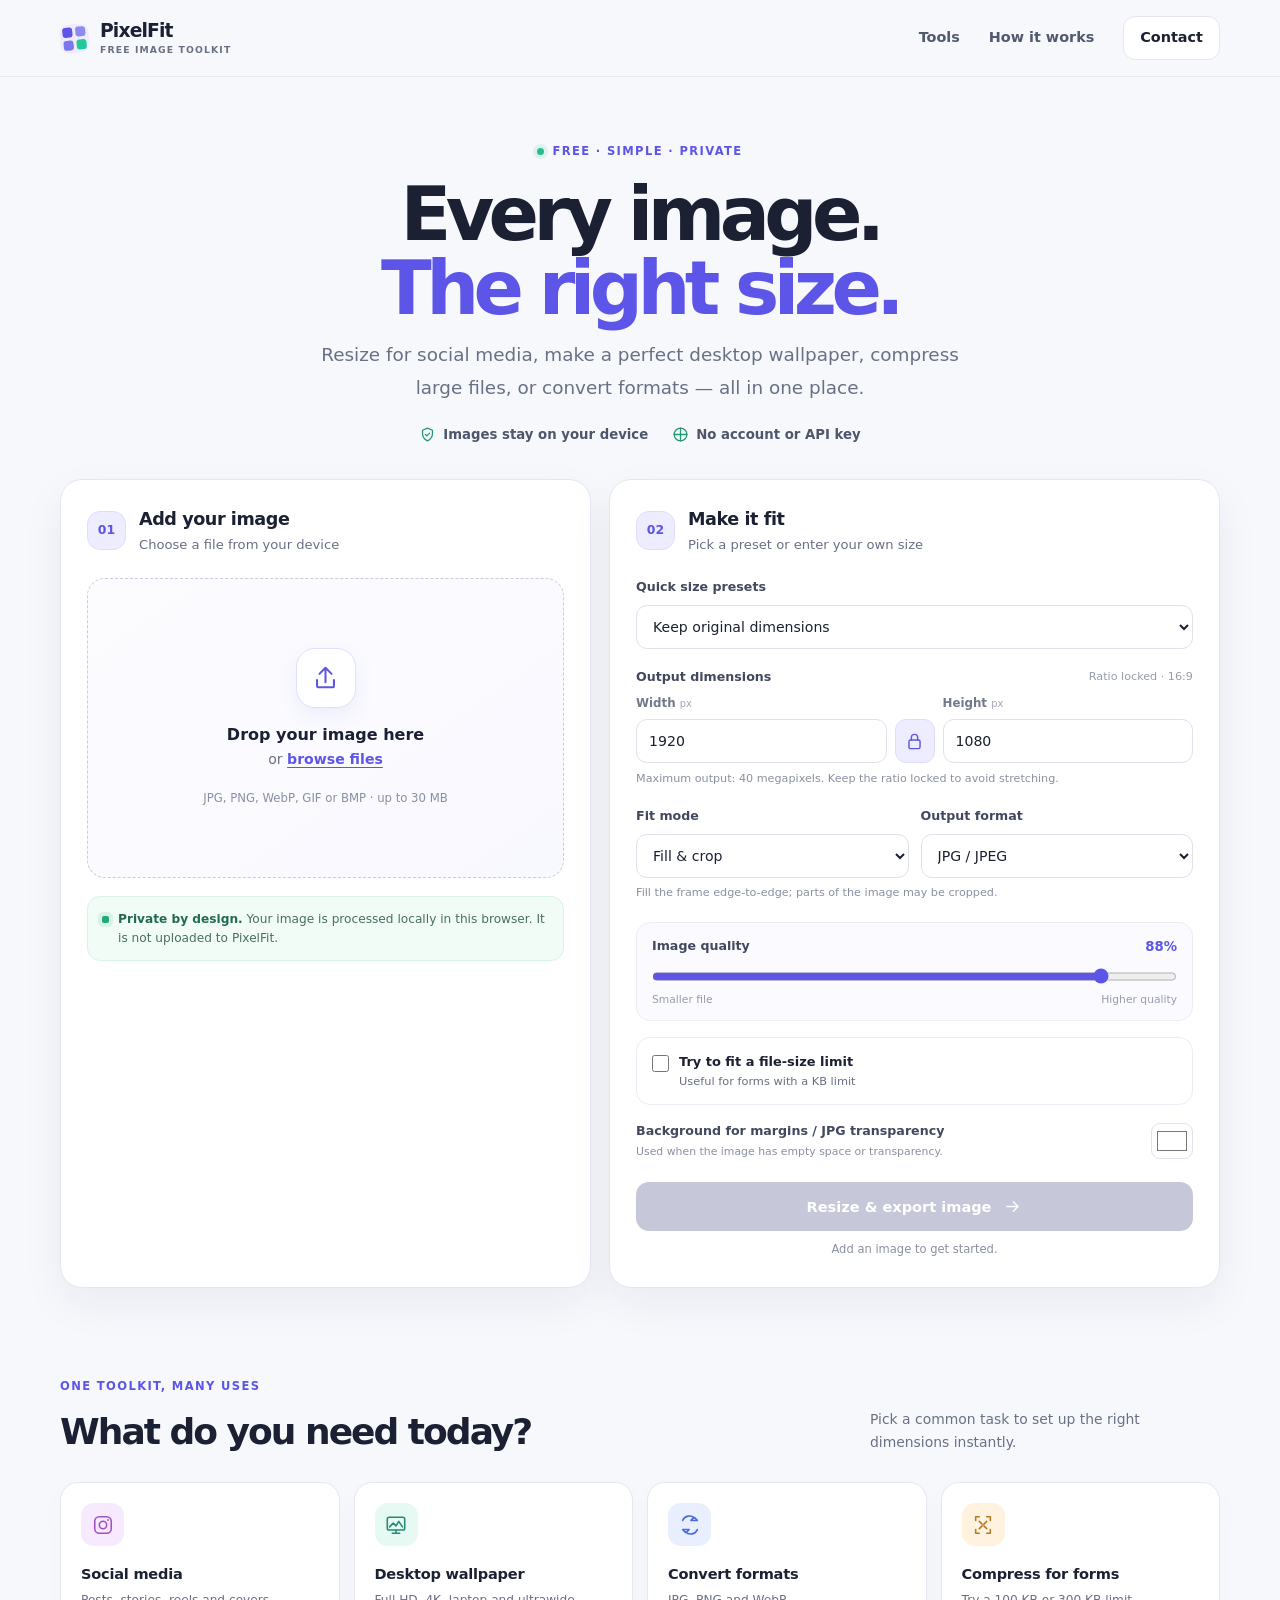
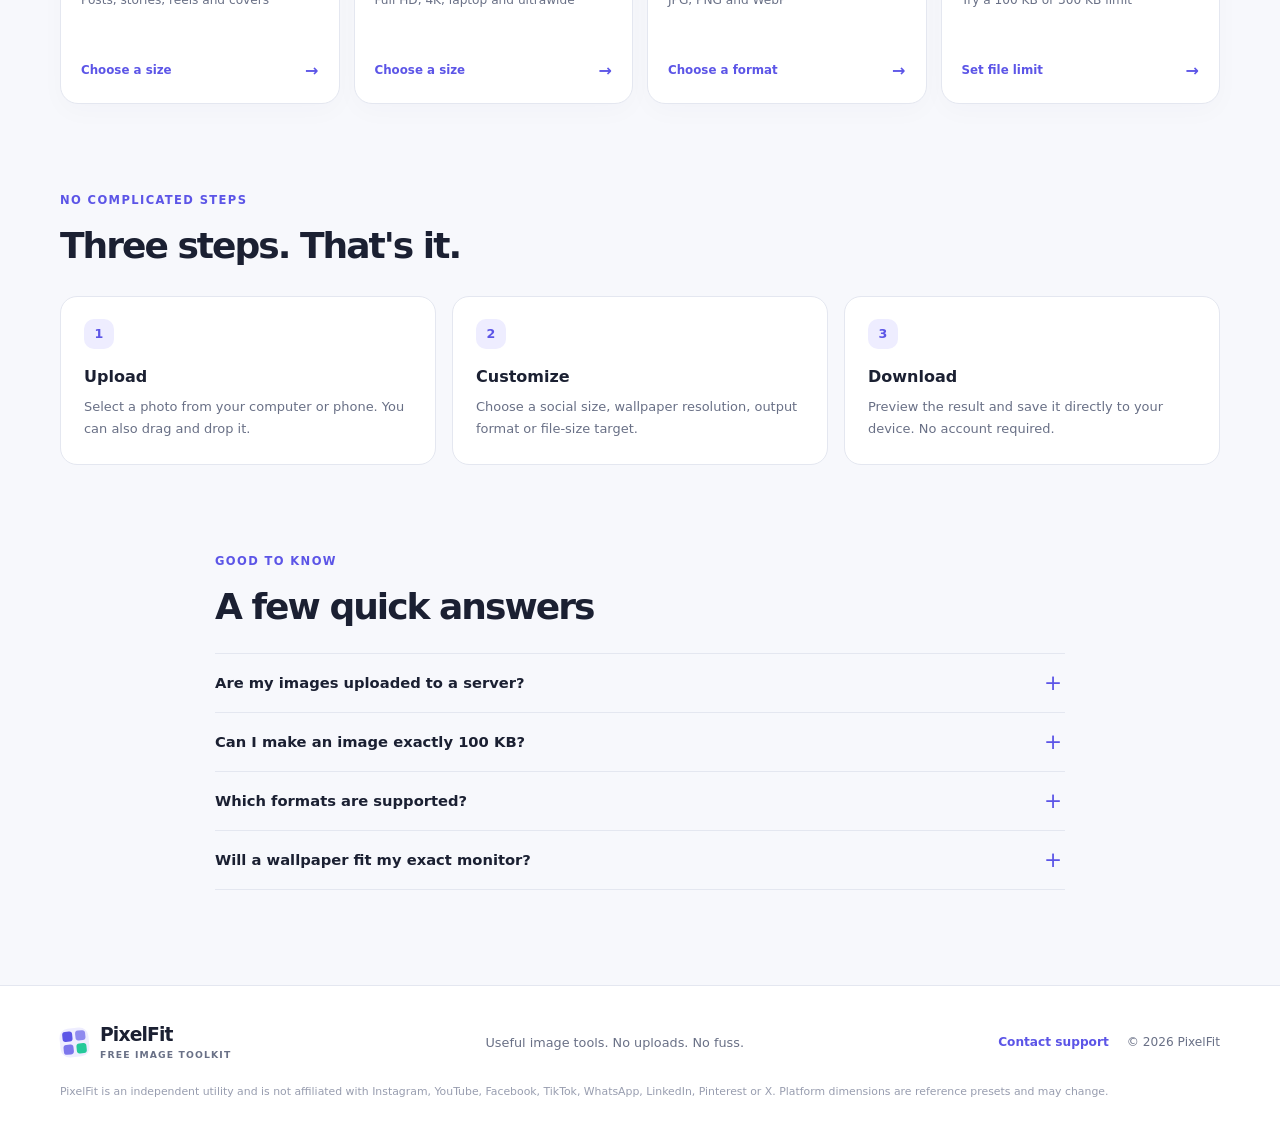
==== index.html @ 94f9a72b "Add files via upload" ====
<!doctype html>
<html lang="en">
<head>
  <meta charset="utf-8">
  <meta name="viewport" content="width=device-width, initial-scale=1">
  <meta name="theme-color" content="#f7f8fc">
  <meta name="description" content="Resize, crop, compress and convert images for social media, forms and desktop wallpapers. Free, private and processed in your browser.">
  <title>PixelFit — Free Image Resizer, Converter & Wallpaper Maker</title>
  <link rel="icon" type="image/svg+xml" href="favicon.svg">
  <link rel="stylesheet" href="styles.css">
  <script src="app.js" defer></script>
</head>
<body>
  <a class="skip-link" href="#main">Skip to content</a>
  <header class="site-header">
    <div class="header-inner">
      <a class="brand" href="#top" aria-label="PixelFit home">
        <span class="brand-mark" aria-hidden="true"><span></span><span></span><span></span><span></span></span>
        <span class="brand-copy"><strong>PixelFit</strong><small>FREE IMAGE TOOLKIT</small></span>
      </a>
      <nav class="top-nav" aria-label="Main navigation">
        <a href="#tools">Tools</a>
        <a href="#how-it-works">How it works</a>
        <a class="nav-contact" href="mailto:udc.officialteam@gmail.com?subject=PixelFit%20Support">Contact</a>
      </nav>
    </div>
  </header>

  <main id="main">
    <section class="hero" id="top">
      <div class="eyebrow"><span class="eyebrow-dot"></span> FREE · SIMPLE · PRIVATE</div>
      <h1>Every image.<br><span>The right size.</span></h1>
      <p class="hero-copy">Resize for social media, make a perfect desktop wallpaper, compress large files, or convert formats — all in one place.</p>
      <div class="trust-row">
        <span><svg viewBox="0 0 24 24" aria-hidden="true"><path d="M12 3 19 6v5c0 4.8-3 8-7 10-4-2-7-5.2-7-10V6l7-3Z"/><path d="m9 12 2 2 4-4"/></svg> Images stay on your device</span>
        <span><svg viewBox="0 0 24 24" aria-hidden="true"><path d="M12 3v18M3 12h18"/><circle cx="12" cy="12" r="9"/></svg> No account or API key</span>
      </div>
    </section>

    <section class="workspace" aria-label="Image editing tool">
      <div class="panel upload-panel">
        <div class="panel-heading">
          <span class="step-number">01</span>
          <div><h2>Add your image</h2><p>Choose a file from your device</p></div>
        </div>
        <input id="fileInput" type="file" accept="image/jpeg,image/png,image/webp,image/gif,image/bmp" hidden>
        <div class="dropzone" id="dropzone" role="button" tabindex="0" aria-label="Choose an image or drag and drop one here">
          <div class="upload-icon"><svg viewBox="0 0 24 24" aria-hidden="true"><path d="M12 16V4m0 0L7 9m5-5 5 5"/><path d="M5 14v5a1 1 0 0 0 1 1h12a1 1 0 0 0 1-1v-5"/></svg></div>
          <strong>Drop your image here</strong>
          <span>or <button id="browseButton" class="inline-button" type="button">browse files</button></span>
          <small>JPG, PNG, WebP, GIF or BMP · up to 30 MB</small>
        </div>
        <div id="sourceCard" class="source-card" hidden>
          <div class="source-preview-wrap"><img id="sourcePreview" alt="Uploaded image preview"></div>
          <div class="source-details">
            <strong id="sourceName" class="file-name">image.jpg</strong>
            <span id="sourceMeta">Original dimensions</span>
            <span id="sourceBytes" class="muted-small">File size</span>
            <button type="button" id="replaceButton" class="text-button">Choose another image</button>
          </div>
        </div>
        <div class="privacy-note"><span class="lock-symbol" aria-hidden="true">●</span><span><strong>Private by design.</strong> Your image is processed locally in this browser. It is not uploaded to PixelFit.</span></div>
        <p class="error-message" id="uploadError" role="alert" hidden></p>
      </div>

      <div class="panel settings-panel">
        <div class="panel-heading">
          <span class="step-number">02</span>
          <div><h2>Make it fit</h2><p>Pick a preset or enter your own size</p></div>
        </div>

        <label class="field-label" for="presetSelect">Quick size presets</label>
        <select id="presetSelect" class="control select-control">
          <option value="original">Keep original dimensions</option>
          <optgroup label="Instagram">
            <option value="instagram-square">Post — Square (1080 × 1080)</option>
            <option value="instagram-portrait">Post — Portrait (1080 × 1350)</option>
            <option value="instagram-story">Story / Reel (1080 × 1920)</option>
          </optgroup>
          <optgroup label="YouTube">
            <option value="youtube-thumbnail">Thumbnail (1280 × 720)</option>
            <option value="youtube-banner">Channel banner (2560 × 1440)</option>
            <option value="youtube-profile">Profile picture (800 × 800)</option>
          </optgroup>
          <optgroup label="Other social media">
            <option value="facebook-post">Facebook post (1200 × 630)</option>
            <option value="facebook-cover">Facebook cover (1640 × 624)</option>
            <option value="tiktok-video">TikTok video / cover (1080 × 1920)</option>
            <option value="whatsapp-status">WhatsApp status (1080 × 1920)</option>
            <option value="linkedin-post">LinkedIn post (1200 × 627)</option>
            <option value="pinterest-pin">Pinterest pin (1000 × 1500)</option>
            <option value="x-post">X post (1600 × 900)</option>
          </optgroup>
          <optgroup label="Desktop wallpapers">
            <option value="wallpaper-hd">HD (1280 × 720)</option>
            <option value="wallpaper-laptop">Laptop (1366 × 768)</option>
            <option value="wallpaper-fhd">Full HD (1920 × 1080)</option>
            <option value="wallpaper-qhd">QHD (2560 × 1440)</option>
            <option value="wallpaper-4k">4K UHD (3840 × 2160)</option>
            <option value="wallpaper-ultrawide">Ultrawide (3440 × 1440)</option>
            <option value="wallpaper-phone">Phone wallpaper (1080 × 2400)</option>
          </optgroup>
          <optgroup label="Forms & documents">
            <option value="square-photo">Square photo (600 × 600)</option>
          </optgroup>
          <option value="custom">Custom dimensions</option>
        </select>

        <div class="dimensions-heading"><span class="field-label">Output dimensions</span><span id="ratioLabel" class="ratio-label">Original ratio</span></div>
        <div class="dimension-row">
          <label class="dimension-field"><span>Width <small>px</small></span><input id="widthInput" class="control" type="number" min="1" max="12000" step="1" value="1920" inputmode="numeric"></label>
          <button type="button" id="lockRatioButton" class="ratio-lock is-locked" aria-pressed="true" aria-label="Unlock aspect ratio" title="Lock aspect ratio"><svg viewBox="0 0 24 24" aria-hidden="true"><rect x="5" y="10" width="14" height="11" rx="2"/><path d="M8 10V7a4 4 0 0 1 8 0v3"/></svg></button>
          <label class="dimension-field"><span>Height <small>px</small></span><input id="heightInput" class="control" type="number" min="1" max="12000" step="1" value="1080" inputmode="numeric"></label>
        </div>
        <div class="field-hint">Maximum output: 40 megapixels. Keep the ratio locked to avoid stretching.</div>

        <div class="field-grid two-col">
          <label><span class="field-label">Fit mode</span><select id="fitMode" class="control"><option value="cover">Fill & crop</option><option value="contain">Fit entire image</option><option value="stretch">Stretch to size</option></select></label>
          <label><span class="field-label">Output format</span><select id="formatSelect" class="control"><option value="image/jpeg">JPG / JPEG</option><option value="image/png">PNG</option><option value="image/webp">WebP</option></select></label>
        </div>
        <div class="field-hint mode-hint" id="fitHint">Fill the frame edge-to-edge; parts of the image may be cropped.</div>

        <div class="quality-block" id="qualityBlock">
          <div class="range-label-row"><label for="qualityRange" class="field-label">Image quality</label><strong id="qualityValue">88%</strong></div>
          <input id="qualityRange" type="range" min="10" max="100" value="88" step="1">
          <div class="range-ends"><span>Smaller file</span><span>Higher quality</span></div>
        </div>

        <div class="target-size-block">
          <label class="checkbox-line"><input id="targetEnabled" type="checkbox"><span><strong>Try to fit a file-size limit</strong><small>Useful for forms with a KB limit</small></span></label>
          <div id="targetOptions" class="target-options" hidden>
            <label class="target-input-wrap" for="targetKB"><span>Target size</span><span class="target-input-group"><input id="targetKB" class="control" type="number" min="5" max="20000" value="300" step="5"><span>KB</span></span></label>
            <label class="checkbox-line compact"><input id="allowDownscale" type="checkbox"><span><strong>Reduce dimensions if needed</strong><small>May make the output smaller than the selected dimensions</small></span></label>
          </div>
        </div>
        <label class="background-row" id="backgroundRow"><span><span class="field-label">Background for margins / JPG transparency</span><small>Used when the image has empty space or transparency.</small></span><input id="backgroundColor" type="color" value="#ffffff" aria-label="Choose background color"></label>

        <button type="button" class="primary-button" id="processButton" disabled><span>Resize & export image</span><svg viewBox="0 0 24 24" aria-hidden="true"><path d="M5 12h14m-6-6 6 6-6 6"/></svg></button>
        <p id="processStatus" class="process-status" role="status" aria-live="polite">Add an image to get started.</p>
      </div>
    </section>

    <section class="result-panel panel" id="resultPanel" hidden aria-labelledby="resultHeading">
      <div class="result-heading-row">
        <div class="panel-heading result-title"><span class="step-number success-step">03</span><div><h2 id="resultHeading">Your image is ready</h2><p id="resultSummary">Preview and download your processed image</p></div></div>
        <button type="button" id="startOverButton" class="secondary-button">Start over</button>
      </div>
      <div class="result-layout">
        <div class="output-preview-wrap"><img id="outputPreview" alt="Processed image preview"></div>
        <div class="output-details">
          <span class="ready-chip"><span></span> Ready to download</span>
          <h3 id="outputName">image-pixelfit.jpg</h3>
          <div class="stats-grid">
            <div class="stat-box"><span>Dimensions</span><strong id="outputDimensions">1920 × 1080</strong></div>
            <div class="stat-box"><span>File size</span><strong id="outputSize">—</strong></div>
            <div class="stat-box"><span>Format</span><strong id="outputFormat">JPG</strong></div>
            <div class="stat-box"><span>Change</span><strong id="outputChange">—</strong></div>
          </div>
          <p id="targetNotice" class="target-notice" hidden></p>
          <a id="downloadButton" class="primary-button download-button" href="#" download="image-pixelfit.jpg"><span>Download image</span><svg viewBox="0 0 24 24" aria-hidden="true"><path d="M12 3v12m0 0 5-5m-5 5-5-5M4 19h16"/></svg></a>
          <p class="download-note">Your download is saved directly to your device.</p>
        </div>
      </div>
    </section>

    <section class="tools-section" id="tools">
      <div class="section-heading"><div><div class="eyebrow">ONE TOOLKIT, MANY USES</div><h2>What do you need today?</h2></div><p>Pick a common task to set up the right dimensions instantly.</p></div>
      <div class="tool-cards">
        <button class="tool-card" type="button" data-preset="instagram-square"><span class="tool-icon social-icon"><svg viewBox="0 0 24 24" aria-hidden="true"><rect x="3" y="3" width="18" height="18" rx="5"/><circle cx="12" cy="12" r="4"/><circle class="fill-dot" cx="17.5" cy="6.5" r="1"/></svg></span><strong>Social media</strong><span>Posts, stories, reels and covers</span><span class="tool-link">Choose a size <b>→</b></span></button>
        <button class="tool-card" type="button" data-preset="wallpaper-fhd"><span class="tool-icon wallpaper-icon"><svg viewBox="0 0 24 24" aria-hidden="true"><rect x="2.5" y="3.5" width="19" height="14" rx="2"/><path d="M8 21h8m-4-3.5V21M5 14l4-4 3 3 3-5 4 6"/></svg></span><strong>Desktop wallpaper</strong><span>Full HD, 4K, laptop and ultrawide</span><span class="tool-link">Choose a size <b>→</b></span></button>
        <button class="tool-card" type="button" data-preset="custom" data-format="image/webp"><span class="tool-icon convert-icon"><svg viewBox="0 0 24 24" aria-hidden="true"><path d="M20 7h-7l2.5-2.5M4 17h7L8.5 19.5M20 7l-3-3M4 17l3 3M4 7a8 8 0 0 1 13-2.5M20 17a8 8 0 0 1-13 2.5"/></svg></span><strong>Convert formats</strong><span>JPG, PNG and WebP</span><span class="tool-link">Choose a format <b>→</b></span></button>
        <button class="tool-card" type="button" data-preset="original" data-target="100"><span class="tool-icon compress-icon"><svg viewBox="0 0 24 24" aria-hidden="true"><path d="M8 3H4v4m12-4h4v4M4 17v4h4m12-4v4h-4M8 8l3 3m5-3-3 3m-2 2-3 3m5-3 3 3"/></svg></span><strong>Compress for forms</strong><span>Try a 100 KB or 300 KB limit</span><span class="tool-link">Set file limit <b>→</b></span></button>
      </div>
    </section>

    <section class="how-section" id="how-it-works">
      <div class="section-heading"><div><div class="eyebrow">NO COMPLICATED STEPS</div><h2>Three steps. That's it.</h2></div></div>
      <div class="how-grid">
        <div class="how-card"><span>1</span><h3>Upload</h3><p>Select a photo from your computer or phone. You can also drag and drop it.</p></div>
        <div class="how-card"><span>2</span><h3>Customize</h3><p>Choose a social size, wallpaper resolution, output format or file-size target.</p></div>
        <div class="how-card"><span>3</span><h3>Download</h3><p>Preview the result and save it directly to your device. No account required.</p></div>
      </div>
    </section>

    <section class="faq-section" aria-labelledby="faqHeading">
      <div class="section-heading"><div><div class="eyebrow">GOOD TO KNOW</div><h2 id="faqHeading">A few quick answers</h2></div></div>
      <details><summary>Are my images uploaded to a server?</summary><p>No. PixelFit uses your browser to process the image. The image itself is not sent to PixelFit's server. As with any website, the static page still needs to load from its hosting provider.</p></details>
      <details><summary>Can I make an image exactly 100 KB?</summary><p>PixelFit can try to get the file at or below a target size by adjusting compression and, if you enable it, dimensions. Exact size is not always possible at the same dimensions without visible quality loss. Always check the final file size before submitting a form.</p></details>
      <details><summary>Which formats are supported?</summary><p>The current version supports common JPG/JPEG, PNG and WebP outputs. GIF and BMP may be accepted as source images when your browser can decode them, but output is a still image. HEIC/HEIF, TIFF and animated output formats are not supported in this initial version.</p></details>
      <details><summary>Will a wallpaper fit my exact monitor?</summary><p>Choose a listed resolution or enter your monitor's exact width and height. Fill & crop fills the whole frame but may cut off edges; Fit entire image keeps the whole picture and may add margins.</p></details>
    </section>
  </main>

  <footer class="site-footer">
    <div class="footer-inner">
      <a class="brand footer-brand" href="#top"><span class="brand-mark" aria-hidden="true"><span></span><span></span><span></span><span></span></span><span class="brand-copy"><strong>PixelFit</strong><small>FREE IMAGE TOOLKIT</small></span></a>
      <p>Useful image tools. No uploads. No fuss.</p>
      <div class="footer-links"><a href="mailto:udc.officialteam@gmail.com?subject=PixelFit%20Support">Contact support</a><span>© <span id="year">2026</span> PixelFit</span></div>
    </div>
    <p class="footer-note">PixelFit is an independent utility and is not affiliated with Instagram, YouTube, Facebook, TikTok, WhatsApp, LinkedIn, Pinterest or X. Platform dimensions are reference presets and may change.</p>
  </footer>

  <div id="toast" class="toast" role="status" aria-live="polite"></div>
</body>
</html>
---- styles.css ----
:root {
  color-scheme: light;
  --bg: #f7f8fc;
  --surface: #ffffff;
  --ink: #1b2032;
  --muted: #697086;
  --line: #e4e7f0;
  --primary: #5c55e7;
  --primary-dark: #4840c8;
  --primary-soft: #eeedff;
  --mint: #e9fbf4;
  --mint-ink: #167a58;
  --shadow: 0 16px 44px rgba(31, 36, 74, .06);
  --radius: 22px;
  font-family: Inter, ui-sans-serif, system-ui, -apple-system, BlinkMacSystemFont, "Segoe UI", sans-serif;
}
* { box-sizing: border-box; }
html { scroll-behavior: smooth; scroll-padding-top: 90px; }
body { margin: 0; background: var(--bg); color: var(--ink); line-height: 1.5; -webkit-font-smoothing: antialiased; }
button, input, select { font: inherit; }
button, select, input[type="checkbox"], input[type="range"], input[type="color"] { cursor: pointer; }
button:focus-visible, a:focus-visible, input:focus-visible, select:focus-visible, .dropzone:focus-visible { outline: 3px solid rgba(92, 85, 231, .34); outline-offset: 3px; }
a { color: inherit; }
[hidden] { display: none !important; }
.skip-link { position: absolute; left: 12px; top: -60px; padding: 10px 14px; z-index: 20; border-radius: 10px; background: var(--ink); color: #fff; }
.skip-link:focus { top: 12px; }
.site-header { position: sticky; top: 0; z-index: 10; border-bottom: 1px solid rgba(228, 231, 240, .8); background: rgba(247, 248, 252, .88); backdrop-filter: blur(16px); }
.header-inner, .footer-inner { width: min(1160px, calc(100% - 44px)); margin: 0 auto; display: flex; align-items: center; justify-content: space-between; min-height: 76px; }
.brand { display: inline-flex; align-items: center; gap: 11px; text-decoration: none; }
.brand-mark { display: grid; grid-template-columns: repeat(2, 10px); grid-template-rows: repeat(2, 10px); gap: 3px; padding: 3px; border-radius: 9px; transform: rotate(-6deg); background: var(--primary-soft); }
.brand-mark span { display: block; border-radius: 3px; background: var(--primary); }
.brand-mark span:nth-child(2) { opacity: .65; }
.brand-mark span:nth-child(3) { opacity: .78; }
.brand-mark span:nth-child(4) { background: #24c99a; }
.brand-copy { display: flex; flex-direction: column; gap: 0; line-height: 1.05; }
.brand-copy strong { font-size: 1.17rem; letter-spacing: -.045em; }
.brand-copy small { margin-top: 5px; color: var(--muted); font-size: .58rem; font-weight: 800; letter-spacing: .12em; }
.top-nav { display: flex; align-items: center; gap: 29px; color: #52596f; font-size: .9rem; font-weight: 650; }
.top-nav a { text-decoration: none; transition: color .18s ease; }
.top-nav a:hover { color: var(--primary); }
.top-nav .nav-contact { padding: 10px 16px; border: 1px solid var(--line); border-radius: 12px; background: #fff; color: var(--ink); }
main { overflow: hidden; }
.hero { width: min(850px, calc(100% - 36px)); margin: 0 auto; padding: 61px 0 34px; text-align: center; }
.eyebrow { display: inline-flex; align-items: center; gap: 8px; color: var(--primary); font-size: .72rem; font-weight: 850; letter-spacing: .12em; }
.eyebrow-dot { width: 7px; height: 7px; border-radius: 100%; background: #23bd91; box-shadow: 0 0 0 4px rgba(35, 189, 145, .12); }
h1 { margin: 16px 0 14px; font-size: clamp(2.7rem, 6.3vw, 4.65rem); line-height: .99; letter-spacing: -.075em; font-weight: 850; }
h1 span { color: var(--primary); }
.hero-copy { max-width: 650px; margin: 0 auto; color: var(--muted); font-size: clamp(1rem, 2vw, 1.15rem); line-height: 1.75; }
.trust-row { display: flex; flex-wrap: wrap; justify-content: center; gap: 11px 24px; margin-top: 21px; color: #4f566c; font-size: .83rem; font-weight: 650; }
.trust-row span { display: inline-flex; align-items: center; gap: 7px; }
.trust-row svg { width: 17px; height: 17px; fill: none; stroke: #239775; stroke-width: 1.8; stroke-linecap: round; stroke-linejoin: round; }
.workspace { width: min(1160px, calc(100% - 44px)); margin: 0 auto; display: grid; grid-template-columns: minmax(0, .93fr) minmax(0, 1.07fr); align-items: stretch; gap: 18px; }
.panel { border: 1px solid var(--line); border-radius: var(--radius); background: var(--surface); box-shadow: var(--shadow); }
.upload-panel, .settings-panel { padding: 26px; }
.panel-heading { display: flex; align-items: center; gap: 13px; margin-bottom: 23px; }
.step-number { display: grid; place-items: center; flex: 0 0 39px; width: 39px; height: 39px; border: 1px solid #dedcff; border-radius: 13px; color: var(--primary); background: var(--primary-soft); font-size: .78rem; font-weight: 850; }
.panel-heading h2 { margin: 0; font-size: 1.1rem; letter-spacing: -.025em; }
.panel-heading p { margin: 3px 0 0; color: var(--muted); font-size: .82rem; }
.dropzone { min-height: 300px; display: flex; flex-direction: column; justify-content: center; align-items: center; padding: 25px 18px; border: 1.5px dashed #c9cce0; border-radius: 18px; background: linear-gradient(145deg, #fcfcff, #f8f8ff); text-align: center; transition: border-color .18s ease, background .18s ease, transform .18s ease; cursor: pointer; }
.dropzone:hover, .dropzone.drag-over { border-color: var(--primary); background: #f0efff; }
.dropzone.drag-over { transform: scale(.995); }
.upload-icon { display: grid; place-items: center; width: 60px; height: 60px; margin-bottom: 15px; border: 1px solid #e1dfff; border-radius: 19px; background: #fff; box-shadow: 0 7px 20px rgba(92, 85, 231, .08); }
.upload-icon svg { width: 29px; height: 29px; fill: none; stroke: var(--primary); stroke-width: 1.7; stroke-linecap: round; stroke-linejoin: round; }
.dropzone > strong { margin-bottom: 2px; font-size: 1rem; }
.dropzone > span { color: var(--muted); font-size: .88rem; }
.inline-button { display: inline; padding: 0; border: 0; background: transparent; color: var(--primary); font-weight: 800; text-decoration: underline; text-underline-offset: 3px; }
.dropzone small { margin-top: 20px; color: #8990a3; font-size: .73rem; }
.source-card { overflow: hidden; border: 1px solid var(--line); border-radius: 17px; background: #fbfbfe; }
.source-preview-wrap { display: grid; place-items: center; height: 260px; padding: 12px; background-color: #f2f3f9; background-image: linear-gradient(45deg, #e7e9f1 25%, transparent 25%), linear-gradient(-45deg, #e7e9f1 25%, transparent 25%), linear-gradient(45deg, transparent 75%, #e7e9f1 75%), linear-gradient(-45deg, transparent 75%, #e7e9f1 75%); background-size: 16px 16px; background-position: 0 0, 0 8px, 8px -8px, -8px 0; }
.source-preview-wrap img { display: block; max-width: 100%; max-height: 236px; object-fit: contain; box-shadow: 0 5px 20px rgba(24, 31, 55, .08); }
.source-details { display: flex; flex-direction: column; align-items: flex-start; gap: 4px; padding: 14px 16px 16px; }
.file-name { width: 100%; overflow: hidden; text-overflow: ellipsis; white-space: nowrap; font-size: .9rem; }
.source-details > span { color: var(--muted); font-size: .79rem; }
.text-button { padding: 5px 0 0; border: 0; color: var(--primary); background: transparent; font-size: .8rem; font-weight: 750; }
.privacy-note { display: flex; align-items: flex-start; gap: 9px; margin-top: 18px; padding: 13px 14px; border: 1px solid #d8f3e7; border-radius: 13px; background: #f2fcf7; color: #477060; font-size: .76rem; line-height: 1.55; }
.privacy-note strong { color: #226b4e; }
.lock-symbol { flex: 0 0 7px; width: 7px; height: 7px; margin-top: 6px; overflow: hidden; border-radius: 2px; background: #23a878; box-shadow: 0 0 0 4px rgba(35, 168, 120, .12); font-size: 0; }
.error-message { margin: 13px 0 0; padding: 10px 12px; border: 1px solid #ffd6d6; border-radius: 10px; background: #fff5f5; color: #ad3131; font-size: .82rem; }
.field-label { display: block; margin: 0 0 8px; color: #42485e; font-size: .79rem; font-weight: 760; }
.control { width: 100%; min-width: 0; height: 44px; padding: 0 12px; border: 1px solid #dfe2ec; border-radius: 11px; outline: none; background: #fff; color: var(--ink); font-size: .88rem; transition: border-color .16s, box-shadow .16s; }
.control:hover { border-color: #c6c8dc; }
.control:focus { border-color: var(--primary); box-shadow: 0 0 0 3px rgba(92, 85, 231, .1); }
.select-control { margin-bottom: 19px; }
.dimensions-heading { display: flex; align-items: center; justify-content: space-between; gap: 10px; }
.ratio-label { margin-bottom: 8px; color: #969bae; font-size: .7rem; }
.dimension-row { display: grid; grid-template-columns: 1fr 40px 1fr; align-items: end; gap: 8px; }
.dimension-field { display: block; min-width: 0; }
.dimension-field > span { display: block; margin-bottom: 7px; color: #73798b; font-size: .74rem; font-weight: 650; }
.dimension-field small { color: #a0a5b5; font-weight: 500; }
.dimension-field .control { font-variant-numeric: tabular-nums; }
.ratio-lock { display: grid; place-items: center; width: 40px; height: 44px; padding: 0; border: 1px solid #dedcff; border-radius: 11px; background: var(--primary-soft); color: var(--primary); }
.ratio-lock svg { width: 19px; height: 19px; fill: none; stroke: currentColor; stroke-width: 1.8; stroke-linecap: round; stroke-linejoin: round; }
.ratio-lock:not(.is-locked) { border-color: var(--line); background: #f5f6fa; color: #9298ac; }
.field-hint { margin-top: 8px; color: #8a90a2; font-size: .7rem; line-height: 1.5; }
.field-grid { display: grid; gap: 12px; margin-top: 19px; }
.two-col { grid-template-columns: 1fr 1fr; }
.field-grid label { min-width: 0; }
.mode-hint { margin-top: 7px; }
.quality-block { margin-top: 20px; padding: 14px 15px 12px; border: 1px solid #ececf6; border-radius: 14px; background: #fbfbff; }
.range-label-row { display: flex; align-items: center; justify-content: space-between; gap: 12px; }
.range-label-row .field-label { margin-bottom: 0; }
.range-label-row strong { color: var(--primary); font-size: .83rem; }
input[type="range"] { width: 100%; height: 17px; margin: 11px 0 0; accent-color: var(--primary); }
.range-ends { display: flex; justify-content: space-between; color: #969bad; font-size: .67rem; }
.target-size-block { margin-top: 16px; padding: 14px 15px; border: 1px solid #ececf4; border-radius: 14px; }
.checkbox-line { display: flex; align-items: flex-start; gap: 10px; cursor: pointer; }
.checkbox-line > input { flex: 0 0 auto; width: 17px; height: 17px; margin: 3px 0 0; accent-color: var(--primary); }
.checkbox-line > span { display: flex; flex-direction: column; gap: 2px; }
.checkbox-line strong { font-size: .81rem; font-weight: 750; }
.checkbox-line small { color: var(--muted); font-size: .71rem; line-height: 1.5; }
.target-options { margin: 14px 0 0 27px; padding-top: 13px; border-top: 1px solid #edeef5; }
.target-input-wrap { display: flex; align-items: center; justify-content: space-between; gap: 12px; color: #666d81; font-size: .77rem; font-weight: 700; }
.target-input-group { display: flex; align-items: center; gap: 8px; }
.target-input-group .control { width: 102px; height: 38px; }
.target-input-group > span { color: #7b8193; }
.checkbox-line.compact { margin-top: 13px; }
.checkbox-line.compact strong { font-size: .76rem; }
.checkbox-line.compact small { font-size: .68rem; }
.background-row { display: flex; justify-content: space-between; align-items: center; gap: 15px; margin-top: 17px; }
.background-row .field-label { margin-bottom: 3px; }
.background-row small { display: block; color: #8a90a2; font-size: .68rem; line-height: 1.45; }
.background-row input[type="color"] { flex: 0 0 42px; width: 42px; height: 36px; padding: 3px; border: 1px solid #dfe2ec; border-radius: 9px; background: #fff; }
.primary-button { display: flex; justify-content: center; align-items: center; gap: 12px; width: 100%; min-height: 49px; margin-top: 22px; padding: 12px 17px; border: 0; border-radius: 13px; background: var(--primary); color: #fff; font-size: .91rem; font-weight: 800; text-align: center; text-decoration: none; box-shadow: 0 8px 18px rgba(92, 85, 231, .18); transition: transform .16s ease, background .16s ease, box-shadow .16s ease; }
.primary-button svg { width: 19px; height: 19px; fill: none; stroke: currentColor; stroke-width: 1.8; stroke-linecap: round; stroke-linejoin: round; }
.primary-button:hover:not(:disabled) { background: var(--primary-dark); box-shadow: 0 10px 24px rgba(92, 85, 231, .25); transform: translateY(-1px); }
.primary-button:disabled { cursor: not-allowed; background: #c6c7d8; box-shadow: none; }
.process-status { min-height: 20px; margin: 10px 0 0; color: #8a90a2; font-size: .72rem; text-align: center; }
.process-status.is-error { color: #b12e3b; }
.process-status.is-success { color: #25815c; }
.result-panel { width: min(1160px, calc(100% - 44px)); margin: 22px auto 0; padding: 25px; }
.result-heading-row { display: flex; align-items: center; justify-content: space-between; gap: 14px; margin-bottom: 18px; }
.result-title { margin-bottom: 0; }
.success-step { border-color: #ccf1e0; background: var(--mint); color: var(--mint-ink); }
.secondary-button { padding: 9px 13px; border: 1px solid var(--line); border-radius: 10px; background: white; color: #555c71; font-size: .78rem; font-weight: 750; }
.secondary-button:hover { background: #f8f8ff; border-color: #c9c9e7; }
.result-layout { display: grid; grid-template-columns: minmax(0, 1.12fr) minmax(280px, .88fr); gap: 26px; align-items: stretch; }
.output-preview-wrap { display: grid; place-items: center; min-height: 310px; padding: 18px; overflow: hidden; border: 1px solid var(--line); border-radius: 15px; background-color: #f3f4f9; background-image: linear-gradient(45deg, #e5e7ef 25%, transparent 25%), linear-gradient(-45deg, #e5e7ef 25%, transparent 25%), linear-gradient(45deg, transparent 75%, #e5e7ef 75%), linear-gradient(-45deg, transparent 75%, #e5e7ef 75%); background-size: 18px 18px; background-position: 0 0, 0 9px, 9px -9px, -9px 0; }
.output-preview-wrap img { display: block; max-width: 100%; max-height: 440px; object-fit: contain; box-shadow: 0 9px 30px rgba(24, 31, 55, .12); }
.output-details { display: flex; flex-direction: column; align-items: flex-start; min-width: 0; }
.ready-chip { display: inline-flex; align-items: center; gap: 7px; padding: 6px 10px; border-radius: 100px; background: var(--mint); color: var(--mint-ink); font-size: .7rem; font-weight: 800; }
.ready-chip span { width: 6px; height: 6px; border-radius: 50%; background: #20a46f; }
.output-details h3 { max-width: 100%; overflow-wrap: anywhere; margin: 12px 0 14px; font-size: 1.1rem; letter-spacing: -.025em; }
.stats-grid { display: grid; grid-template-columns: 1fr 1fr; gap: 9px; width: 100%; }
.stat-box { min-width: 0; padding: 12px; border: 1px solid #e9eaf2; border-radius: 12px; background: #fbfbfe; }
.stat-box span { display: block; margin-bottom: 4px; color: #82889b; font-size: .68rem; }
.stat-box strong { display: block; overflow-wrap: anywhere; font-size: .88rem; font-weight: 800; font-variant-numeric: tabular-nums; }
.target-notice { width: 100%; margin: 13px 0 0; padding: 10px 11px; border-radius: 10px; background: #fff8e8; color: #8b6422; font-size: .76rem; line-height: 1.5; }
.target-notice.success { background: #effaf5; color: #236e50; }
.download-button { margin-top: auto; margin-bottom: 0; }
.download-note { margin: 10px 0 0; color: #8b91a2; font-size: .7rem; }
.tools-section, .how-section, .faq-section { width: min(1160px, calc(100% - 44px)); margin: 85px auto 0; }
.section-heading { display: flex; align-items: flex-end; justify-content: space-between; gap: 25px; margin-bottom: 23px; }
.section-heading h2 { margin: 8px 0 0; font-size: clamp(1.65rem, 3.5vw, 2.25rem); letter-spacing: -.055em; }
.section-heading > p { max-width: 350px; margin: 0 0 4px; color: var(--muted); font-size: .87rem; line-height: 1.7; }
.tool-cards { display: grid; grid-template-columns: repeat(4, minmax(0, 1fr)); gap: 14px; }
.tool-card { display: flex; flex-direction: column; align-items: flex-start; min-height: 222px; padding: 20px; border: 1px solid var(--line); border-radius: 18px; background: #fff; color: var(--ink); text-align: left; box-shadow: 0 8px 26px rgba(31, 36, 74, .025); transition: transform .18s ease, border-color .18s ease, box-shadow .18s ease; }
.tool-card:hover { transform: translateY(-3px); border-color: #cfccff; box-shadow: var(--shadow); }
.tool-icon { display: grid; place-items: center; width: 43px; height: 43px; margin-bottom: 17px; border-radius: 13px; }
.tool-icon svg { width: 22px; height: 22px; fill: none; stroke: currentColor; stroke-width: 1.7; stroke-linecap: round; stroke-linejoin: round; }
.tool-icon .fill-dot { fill: currentColor; stroke: none; }
.social-icon { color: #a34ec4; background: #f7eaff; }
.wallpaper-icon { color: #238b76; background: #e6f9f2; }
.convert-icon { color: #4d6cd7; background: #e9efff; }
.compress-icon { color: #b77a25; background: #fff3df; }
.tool-card > strong { font-size: .91rem; letter-spacing: -.015em; }
.tool-card > span:not(.tool-icon):not(.tool-link) { margin-top: 6px; color: var(--muted); font-size: .76rem; line-height: 1.55; }
.tool-link { display: flex; justify-content: space-between; align-items: center; gap: 12px; width: 100%; margin-top: auto; padding-top: 17px; color: var(--primary); font-size: .74rem; font-weight: 800; }
.tool-link b { font-size: 1rem; }
.how-section { margin-top: 83px; }
.how-grid { display: grid; grid-template-columns: repeat(3, 1fr); gap: 16px; }
.how-card { position: relative; padding: 22px 23px 24px; border: 1px solid var(--line); border-radius: 17px; background: #fff; }
.how-card > span { display: grid; place-items: center; width: 30px; height: 30px; border-radius: 10px; background: var(--primary-soft); color: var(--primary); font-size: .79rem; font-weight: 850; }
.how-card h3 { margin: 16px 0 7px; font-size: 1rem; }
.how-card p { margin: 0; color: var(--muted); font-size: .81rem; line-height: 1.7; }
.faq-section { max-width: 850px; margin-top: 83px; }
.faq-section .section-heading { margin-bottom: 19px; }
.faq-section details { border-bottom: 1px solid var(--line); }
.faq-section details:first-of-type { border-top: 1px solid var(--line); }
.faq-section summary { position: relative; padding: 18px 33px 18px 0; list-style: none; cursor: pointer; font-size: .92rem; font-weight: 750; }
.faq-section summary::-webkit-details-marker { display: none; }
.faq-section summary::after { content: "+"; position: absolute; right: 3px; top: 50%; color: var(--primary); font-size: 1.35rem; font-weight: 500; transform: translateY(-50%); }
.faq-section details[open] summary::after { content: "−"; }
.faq-section details p { max-width: 780px; margin: -3px 0 18px; color: var(--muted); font-size: .84rem; line-height: 1.75; }
.site-footer { margin-top: 95px; padding: 27px 0 23px; border-top: 1px solid var(--line); background: #fff; }
.footer-inner { min-height: 58px; gap: 20px; }
.footer-inner > p { margin: 0; color: var(--muted); font-size: .8rem; }
.footer-links { display: flex; align-items: center; gap: 18px; color: var(--muted); font-size: .76rem; }
.footer-links a { color: var(--primary); font-weight: 750; text-decoration: none; }
.footer-links a:hover { text-decoration: underline; }
.footer-note { width: min(1160px, calc(100% - 44px)); margin: 12px auto 0; color: #989daf; font-size: .68rem; line-height: 1.6; }
.toast { position: fixed; z-index: 30; right: 20px; bottom: 20px; max-width: min(420px, calc(100% - 40px)); padding: 12px 16px; border: 1px solid #dce0ef; border-radius: 13px; background: #20243a; color: #fff; font-size: .82rem; box-shadow: 0 12px 36px rgba(17, 20, 43, .2); opacity: 0; pointer-events: none; transform: translateY(9px); transition: opacity .2s ease, transform .2s ease; }
.toast.show { opacity: 1; transform: translateY(0); }

@media (max-width: 950px) {
  .workspace { grid-template-columns: minmax(0, .88fr) minmax(0, 1.12fr); gap: 13px; }
  .upload-panel, .settings-panel { padding: 20px; }
  .tool-cards { grid-template-columns: repeat(2, minmax(0, 1fr)); }
  .tool-card { min-height: 202px; }
  .result-layout { gap: 18px; }
}
@media (max-width: 720px) {
  .header-inner, .footer-inner { width: min(100% - 30px, 580px); }
  .header-inner { min-height: 67px; }
  .top-nav { gap: 12px; font-size: .78rem; }
  .top-nav a:nth-child(2) { display: none; }
  .top-nav .nav-contact { padding: 8px 11px; }
  .hero { padding-top: 47px; }
  .workspace { width: min(100% - 26px, 540px); grid-template-columns: 1fr; }
  .dropzone { min-height: 235px; }
  .source-preview-wrap { height: 240px; }
  .result-panel { width: min(100% - 26px, 540px); padding: 18px; }
  .result-layout { grid-template-columns: 1fr; }
  .output-preview-wrap { min-height: 220px; }
  .output-preview-wrap img { max-height: 340px; }
  .download-button { margin-top: 17px; }
  .tools-section, .how-section, .faq-section { width: min(100% - 30px, 580px); margin-top: 65px; }
  .section-heading { align-items: flex-start; flex-direction: column; gap: 10px; }
  .section-heading > p { max-width: none; }
  .how-grid { grid-template-columns: 1fr; gap: 10px; }
  .how-card { padding: 18px; }
  .how-card h3 { margin-top: 11px; }
  .site-footer { margin-top: 68px; padding-top: 24px; }
  .footer-inner { align-items: flex-start; flex-direction: column; gap: 14px; padding-bottom: 7px; }
  .footer-links { flex-wrap: wrap; }
  .footer-note { width: min(100% - 30px, 580px); }
}
@media (max-width: 430px) {
  .brand { gap: 8px; }
  .brand-copy strong { font-size: 1.04rem; }
  .brand-copy small { font-size: .51rem; }
  .top-nav { gap: 8px; }
  .top-nav .nav-contact { padding: 7px 9px; }
  h1 { font-size: 2.75rem; }
  .hero-copy { font-size: .94rem; }
  .trust-row { align-items: center; flex-direction: column; gap: 8px; }
  .upload-panel, .settings-panel { padding: 17px; }
  .panel-heading { gap: 10px; }
  .step-number { flex-basis: 34px; width: 34px; height: 34px; border-radius: 11px; }
  .two-col { grid-template-columns: 1fr; gap: 12px; }
  .tool-cards { grid-template-columns: 1fr 1fr; gap: 9px; }
  .tool-card { min-height: 205px; padding: 15px; }
  .tool-card > strong { font-size: .83rem; }
  .tool-card > span:not(.tool-icon):not(.tool-link) { font-size: .72rem; }
  .tool-link { font-size: .68rem; }
  .result-heading-row { align-items: flex-start; }
  .result-heading-row .secondary-button { padding: 8px 9px; font-size: .7rem; }
  .result-title h2 { font-size: 1rem; }
  .result-title p { font-size: .74rem; }
}
@media (prefers-reduced-motion: reduce) {
  *, *::before, *::after { scroll-behavior: auto !important; transition-duration: .01ms !important; animation-duration: .01ms !important; animation-iteration-count: 1 !important; }
}
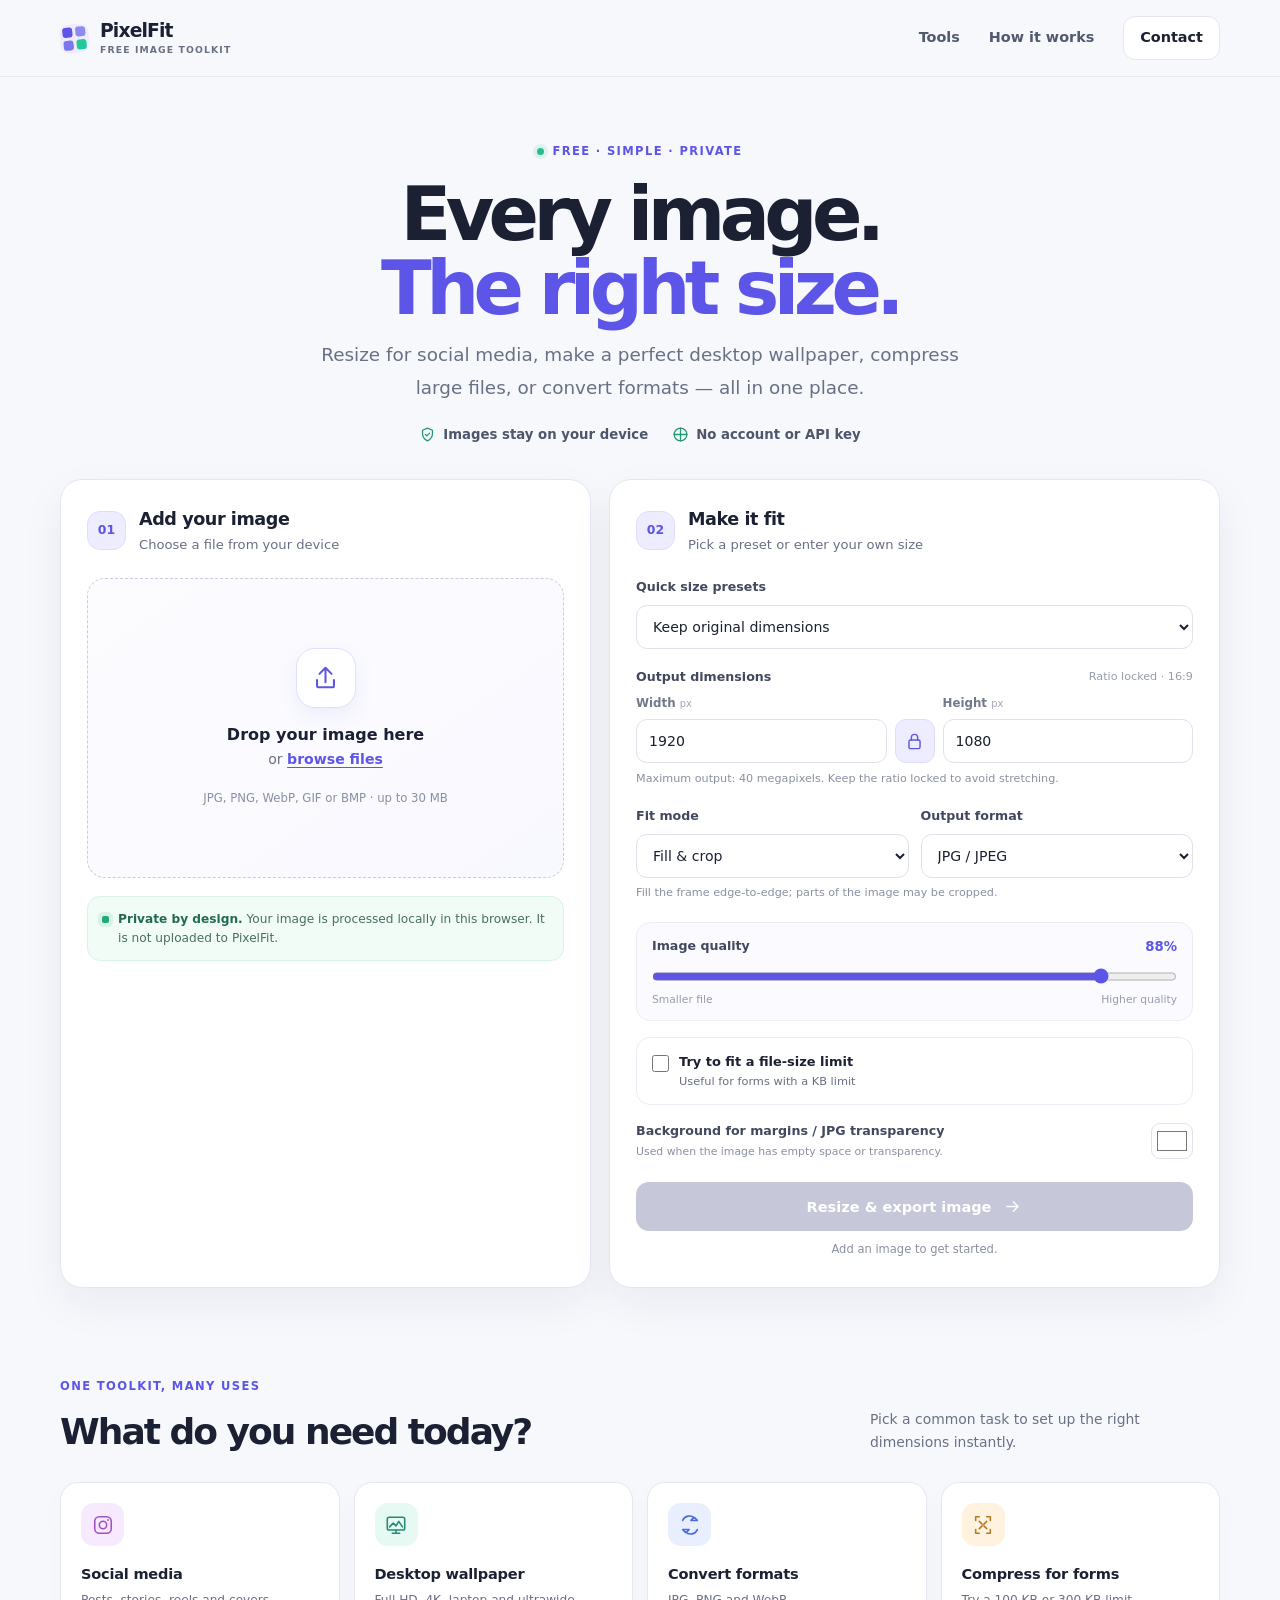
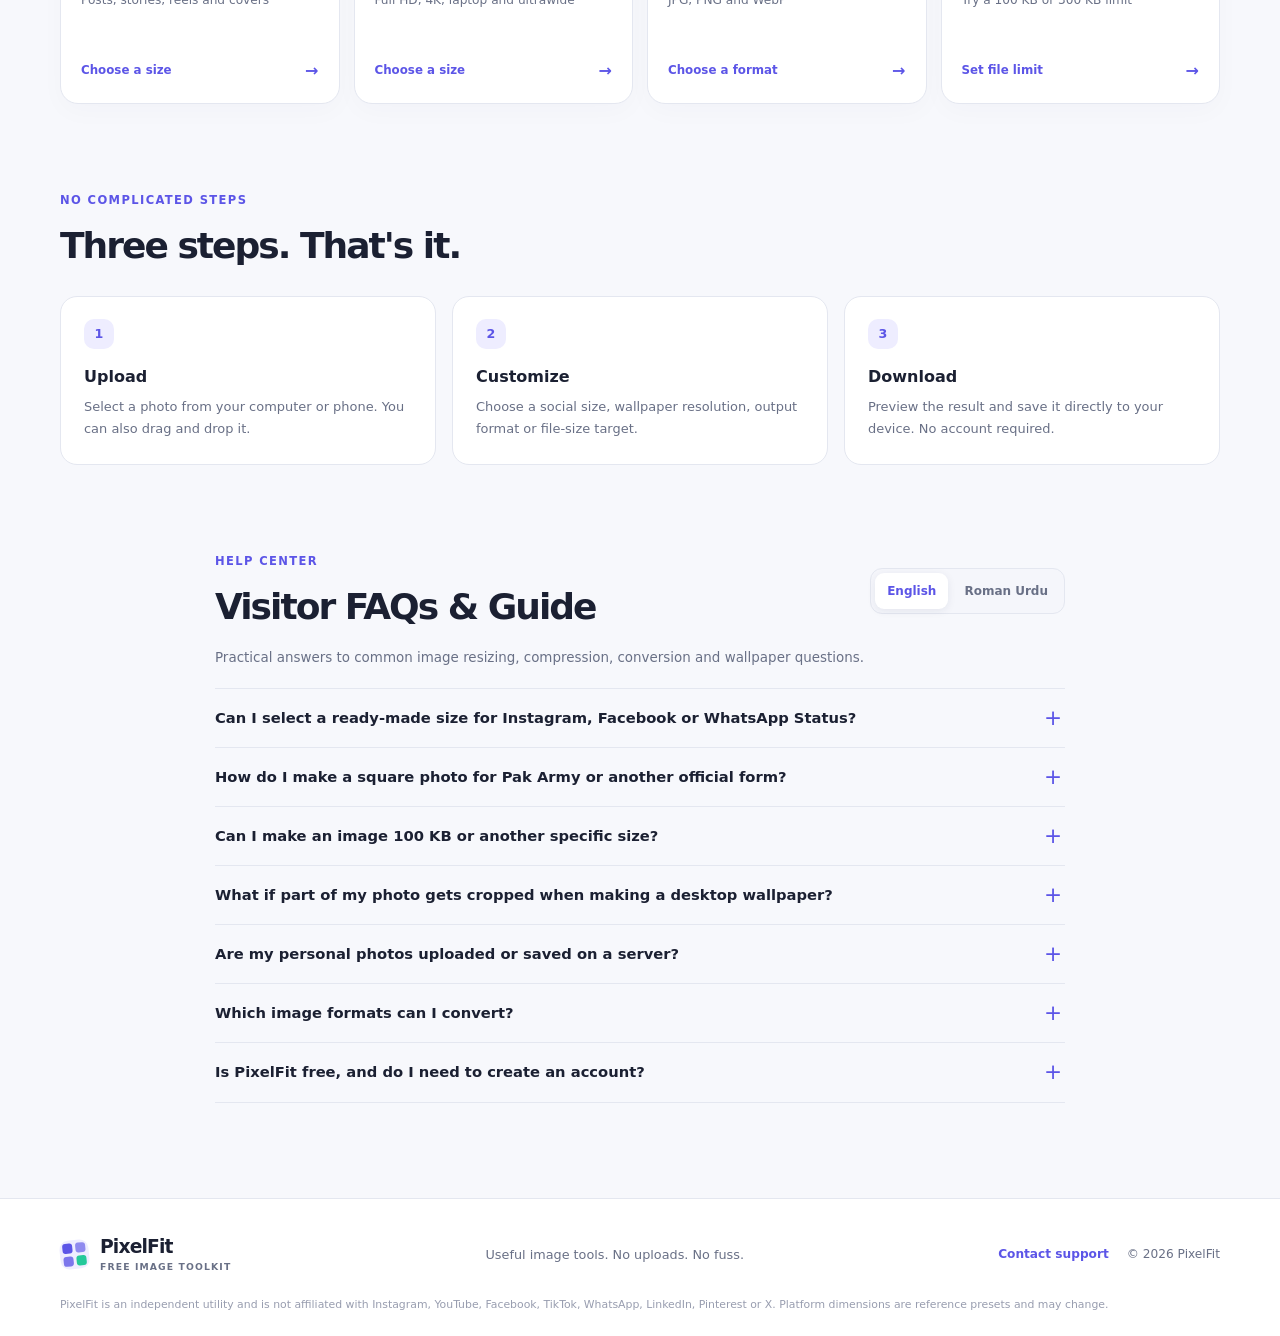
==== commit b61f71e7: "Add files via upload" ====
--- a/index.html
+++ b/index.html
@@ -21,7 +21,7 @@
       <nav class="top-nav" aria-label="Main navigation">
         <a href="#tools">Tools</a>
         <a href="#how-it-works">How it works</a>
-        <a class="nav-contact" href="mailto:udc.officialteam@gmail.com?subject=PixelFit%20Support">Contact</a>
+        <button class="nav-contact" id="contactButton" type="button" aria-haspopup="dialog" aria-controls="contactDialog">Contact</button>
       </nav>
     </div>
   </header>
@@ -182,12 +182,57 @@
       </div>
     </section>
 
-    <section class="faq-section" aria-labelledby="faqHeading">
-      <div class="section-heading"><div><div class="eyebrow">GOOD TO KNOW</div><h2 id="faqHeading">A few quick answers</h2></div></div>
-      <details><summary>Are my images uploaded to a server?</summary><p>No. PixelFit uses your browser to process the image. The image itself is not sent to PixelFit's server. As with any website, the static page still needs to load from its hosting provider.</p></details>
-      <details><summary>Can I make an image exactly 100 KB?</summary><p>PixelFit can try to get the file at or below a target size by adjusting compression and, if you enable it, dimensions. Exact size is not always possible at the same dimensions without visible quality loss. Always check the final file size before submitting a form.</p></details>
-      <details><summary>Which formats are supported?</summary><p>The current version supports common JPG/JPEG, PNG and WebP outputs. GIF and BMP may be accepted as source images when your browser can decode them, but output is a still image. HEIC/HEIF, TIFF and animated output formats are not supported in this initial version.</p></details>
-      <details><summary>Will a wallpaper fit my exact monitor?</summary><p>Choose a listed resolution or enter your monitor's exact width and height. Fill & crop fills the whole frame but may cut off edges; Fit entire image keeps the whole picture and may add margins.</p></details>
+    <section class="faq-section" id="faq" aria-labelledby="faqHeading">
+      <div class="section-heading faq-heading-row">
+        <div><div class="eyebrow">HELP CENTER</div><h2 id="faqHeading">Visitor FAQs &amp; Guide</h2></div>
+        <div class="faq-language-switch" role="group" aria-label="FAQ language">
+          <button type="button" data-faq-language="en" aria-pressed="true" class="is-active">English</button>
+          <button type="button" data-faq-language="ur" aria-pressed="false">Roman Urdu</button>
+        </div>
+      </div>
+      <p class="faq-intro"><span data-faq-text="en">Practical answers to common image resizing, compression, conversion and wallpaper questions.</span><span data-faq-text="ur" hidden>Image resize, compression, conversion aur wallpaper se mutalliq aam sawalon ke asaan jawab.</span></p>
+
+      <details>
+        <summary><span data-faq-text="en">Can I select a ready-made size for Instagram, Facebook or WhatsApp Status?</span><span data-faq-text="ur" hidden>Kya Instagram, Facebook ya WhatsApp Status ke liye ready-made size select kar sakta hoon?</span></summary>
+        <p data-faq-text="en">Yes. In Step 02, open “Quick size presets” and choose a preset such as Instagram Square, Portrait or Story/Reel, TikTok, or WhatsApp Status (1080 × 1920). You do not need to enter the dimensions manually. Preview the crop before exporting.</p>
+        <p data-faq-text="ur" hidden>Ji haan. Step 02 mein “Quick size presets” khol kar Instagram Square, Portrait ya Story/Reel, TikTok, ya WhatsApp Status (1080 × 1920) select karein. Dimensions khud likhne ki zaroorat nahi. Export se pehle crop ka preview zaroor dekh lein.</p>
+      </details>
+
+      <details>
+        <summary><span data-faq-text="en">How do I make a square photo for Pak Army or another official form?</span><span data-faq-text="ur" hidden>Pak Army ya kisi official form ke liye square photo kaise banaoon?</span></summary>
+        <p data-faq-text="en">In Step 02, choose “Forms & documents” → “Square photo (600 × 600)”. If your form also has a file-size limit, enable “Try to fit a file-size limit” and enter the required KB limit. Requirements differ by application, so check the official portal for the exact dimensions, background, dress code and maximum file size before uploading.</p>
+        <p data-faq-text="ur" hidden>Step 02 mein “Forms & documents” se “Square photo (600 × 600)” select karein. Agar form par file-size limit bhi di gayi hai to “Try to fit a file-size limit” on karke required KB enter karein. Har application ki requirements mukhtalif ho sakti hain, is liye upload se pehle official portal par dimensions, background, dress code aur maximum file size check kar lein.</p>
+      </details>
+
+      <details>
+        <summary><span data-faq-text="en">Can I make an image 100 KB or another specific size?</span><span data-faq-text="ur" hidden>Kya image ko 100 KB ya kisi aur khaas size tak la sakta hoon?</span></summary>
+        <p data-faq-text="en">Enable “Try to fit a file-size limit”, enter your target in KB, and export. PixelFit adjusts compression and can also reduce dimensions if you enable “Reduce dimensions if needed”. This is best-effort, not a guarantee for every image. Read the result message and check the downloaded file size before submitting it.</p>
+        <p data-faq-text="ur" hidden>“Try to fit a file-size limit” on karein, target KB mein likhein aur export karein. PixelFit compression adjust karta hai; “Reduce dimensions if needed” on ho to dimensions bhi chhoti kar sakta hai. Har image ke liye target ki guarantee nahi hoti. Result ka message aur downloaded file ka actual size check kar ke hi form par submit karein.</p>
+      </details>
+
+      <details>
+        <summary><span data-faq-text="en">What if part of my photo gets cropped when making a desktop wallpaper?</span><span data-faq-text="ur" hidden>Desktop wallpaper banate waqt photo ka hissa cut ho jaye to kya karoon?</span></summary>
+        <p data-faq-text="en">Choose “Fit entire image” if you want to keep the whole picture; this may leave margins. Choose “Fill & crop” to cover the whole frame edge-to-edge, but some edges may be cut off. You can choose a background color for the empty margins.</p>
+        <p data-faq-text="ur" hidden>Agar poori tasveer bachani hai to “Fit entire image” select karein; is se sides par khaali margins aa sakte hain. Screen ko poora bharna ho to “Fill & crop” select karein, lekin tasveer ke kuch kinare cut ho sakte hain. Khaali margins ke liye background color bhi select kar sakte hain.</p>
+      </details>
+
+      <details>
+        <summary><span data-faq-text="en">Are my personal photos uploaded or saved on a server?</span><span data-faq-text="ur" hidden>Kya meri personal photos kisi server par upload ya save hoti hain?</span></summary>
+        <p data-faq-text="en">PixelFit processes the selected image locally in your browser and does not upload the image to PixelFit. The website itself is delivered by its hosting provider, and your device and browser security still matter. Avoid using a shared or untrusted device for sensitive photos.</p>
+        <p data-faq-text="ur" hidden>PixelFit aapki select ki hui image ko browser mein locally process karta hai aur image ko PixelFit par upload nahi karta. Website khud hosting provider se load hoti hai, aur aapke device aur browser ki security bhi aham hai. Sensitive photos ke liye shared ya ghair-motabar device istemal na karein.</p>
+      </details>
+
+      <details>
+        <summary><span data-faq-text="en">Which image formats can I convert?</span><span data-faq-text="ur" hidden>Main kin image formats ko convert kar sakta hoon?</span></summary>
+        <p data-faq-text="en">You can export to JPG/JPEG, PNG or WebP. JPG and WebP are useful when a smaller file is needed; PNG can preserve transparency. When converting a transparent image to JPG, the transparent area is filled with the selected background color.</p>
+        <p data-faq-text="ur" hidden>Aap JPG/JPEG, PNG ya WebP mein export kar sakte hain. Chhoti file ke liye JPG aur WebP useful hain; PNG transparency rakh sakta hai. Transparent image ko JPG mein convert karte waqt transparent hissa aapke select kiye hue background color se fill hota hai.</p>
+      </details>
+
+      <details>
+        <summary><span data-faq-text="en">Is PixelFit free, and do I need to create an account?</span><span data-faq-text="ur" hidden>Kya PixelFit free hai, aur account banana zaroori hai?</span></summary>
+        <p data-faq-text="en">PixelFit’s current tools are free to use and do not require an account, API key or separate app installation. Open the website in a modern browser, choose your image, adjust the settings and download the result.</p>
+        <p data-faq-text="ur" hidden>PixelFit ke mojooda tools free hain aur account, API key ya alag app install karne ki zaroorat nahi. Website modern browser mein kholein, image select karein, settings adjust karein aur result download kar lein.</p>
+      </details>
     </section>
   </main>
 
@@ -195,10 +240,32 @@
     <div class="footer-inner">
       <a class="brand footer-brand" href="#top"><span class="brand-mark" aria-hidden="true"><span></span><span></span><span></span><span></span></span><span class="brand-copy"><strong>PixelFit</strong><small>FREE IMAGE TOOLKIT</small></span></a>
       <p>Useful image tools. No uploads. No fuss.</p>
-      <div class="footer-links"><a href="mailto:udc.officialteam@gmail.com?subject=PixelFit%20Support">Contact support</a><span>© <span id="year">2026</span> PixelFit</span></div>
+      <div class="footer-links"><button class="footer-contact-button" id="footerContactButton" type="button" aria-haspopup="dialog" aria-controls="contactDialog">Contact support</button><span>© <span id="year">2026</span> PixelFit</span></div>
     </div>
     <p class="footer-note">PixelFit is an independent utility and is not affiliated with Instagram, YouTube, Facebook, TikTok, WhatsApp, LinkedIn, Pinterest or X. Platform dimensions are reference presets and may change.</p>
   </footer>
+
+  <dialog id="contactDialog" class="contact-dialog" aria-labelledby="contactHeading">
+    <div class="contact-dialog-header">
+      <div>
+        <p class="contact-eyebrow">PIXELFIT SUPPORT</p>
+        <h2 id="contactHeading">How can we help?</h2>
+      </div>
+      <button type="button" id="closeContactButton" class="dialog-close" aria-label="Close contact window">×</button>
+    </div>
+    <p class="contact-intro">Questions, suggestions, or found a bug? Reach the PixelFit team by email.</p>
+    <div class="contact-email-card">
+      <div class="contact-email-icon" aria-hidden="true">@</div>
+      <div class="contact-email-copy">
+        <span>Support email</span>
+        <strong id="supportEmailText">udc.officialteam@gmail.com</strong>
+      </div>
+      <button type="button" id="copyEmailButton" class="secondary-button">Copy email</button>
+    </div>
+    <a class="contact-mail-button" href="mailto:udc.officialteam@gmail.com?subject=PixelFit%20Support">Open email app <span aria-hidden="true">↗</span></a>
+    <p id="contactFeedback" class="contact-feedback" role="status" aria-live="polite"></p>
+    <p class="contact-note">If your email app does not open, use “Copy email” and send your message from Gmail or any email service. This free static website does not send messages itself.</p>
+  </dialog>
 
   <div id="toast" class="toast" role="status" aria-live="polite"></div>
 </body>
--- a/styles.css
+++ b/styles.css
@@ -38,7 +38,8 @@
 .top-nav { display: flex; align-items: center; gap: 29px; color: #52596f; font-size: .9rem; font-weight: 650; }
 .top-nav a { text-decoration: none; transition: color .18s ease; }
 .top-nav a:hover { color: var(--primary); }
-.top-nav .nav-contact { padding: 10px 16px; border: 1px solid var(--line); border-radius: 12px; background: #fff; color: var(--ink); }
+.top-nav .nav-contact { padding: 10px 16px; border: 1px solid var(--line); border-radius: 12px; background: #fff; color: var(--ink); font: inherit; cursor: pointer; transition: border-color .18s ease, color .18s ease, background .18s ease; }
+.top-nav .nav-contact:hover { border-color: #d2d0ff; color: var(--primary); background: #fbfaff; }
 main { overflow: hidden; }
 .hero { width: min(850px, calc(100% - 36px)); margin: 0 auto; padding: 61px 0 34px; text-align: center; }
 .eyebrow { display: inline-flex; align-items: center; gap: 8px; color: var(--primary); font-size: .72rem; font-weight: 850; letter-spacing: .12em; }
@@ -185,9 +186,28 @@
 .footer-inner { min-height: 58px; gap: 20px; }
 .footer-inner > p { margin: 0; color: var(--muted); font-size: .8rem; }
 .footer-links { display: flex; align-items: center; gap: 18px; color: var(--muted); font-size: .76rem; }
-.footer-links a { color: var(--primary); font-weight: 750; text-decoration: none; }
-.footer-links a:hover { text-decoration: underline; }
+.footer-links a, .footer-links button { padding: 0; border: 0; color: var(--primary); background: transparent; font: inherit; font-weight: 750; text-decoration: none; cursor: pointer; }
+.footer-links a:hover, .footer-links button:hover { text-decoration: underline; }
 .footer-note { width: min(1160px, calc(100% - 44px)); margin: 12px auto 0; color: #989daf; font-size: .68rem; line-height: 1.6; }
+.contact-dialog { width: min(510px, calc(100% - 28px)); max-width: 510px; padding: 27px; border: 1px solid var(--line); border-radius: 22px; background: #fff; color: var(--ink); box-shadow: 0 28px 90px rgba(20, 25, 58, .24); }
+.contact-dialog::backdrop { background: rgba(20, 24, 47, .48); backdrop-filter: blur(4px); }
+.contact-dialog-header { display: flex; align-items: flex-start; justify-content: space-between; gap: 16px; }
+.contact-eyebrow { margin: 0 0 5px; color: var(--primary); font-size: .68rem; font-weight: 850; letter-spacing: .13em; }
+.contact-dialog h2 { margin: 0; font-size: clamp(1.35rem, 4vw, 1.7rem); letter-spacing: -.04em; }
+.dialog-close { display: grid; place-items: center; flex: 0 0 37px; width: 37px; height: 37px; border: 1px solid var(--line); border-radius: 11px; background: #fff; color: var(--muted); font-size: 1.5rem; line-height: 1; cursor: pointer; }
+.dialog-close:hover { background: #f5f6fb; color: var(--ink); }
+.contact-intro { margin: 14px 0 19px; color: var(--muted); font-size: .9rem; line-height: 1.65; }
+.contact-email-card { display: flex; align-items: center; gap: 12px; padding: 13px; border: 1px solid var(--line); border-radius: 15px; background: #fbfbfe; }
+.contact-email-icon { display: grid; place-items: center; flex: 0 0 40px; width: 40px; height: 40px; border-radius: 12px; background: var(--primary-soft); color: var(--primary); font-size: 1.2rem; font-weight: 850; }
+.contact-email-copy { display: flex; flex: 1; min-width: 0; flex-direction: column; gap: 2px; }
+.contact-email-copy span { color: var(--muted); font-size: .7rem; }
+.contact-email-copy strong { overflow-wrap: anywhere; font-size: clamp(.75rem, 2.8vw, .9rem); }
+.secondary-button { flex: 0 0 auto; padding: 9px 11px; border: 1px solid #dcdafa; border-radius: 10px; background: #fff; color: var(--primary); font-size: .78rem; font-weight: 800; cursor: pointer; }
+.secondary-button:hover { background: var(--primary-soft); }
+.contact-mail-button { display: flex; align-items: center; justify-content: center; gap: 8px; width: 100%; margin-top: 12px; padding: 13px 16px; border-radius: 12px; background: var(--primary); color: #fff; font-size: .88rem; font-weight: 800; text-decoration: none; }
+.contact-mail-button:hover { background: var(--primary-dark); }
+.contact-feedback { min-height: 1.1em; margin: 8px 0 0; color: var(--mint-ink); font-size: .78rem; }
+.contact-note { margin: 9px 0 0; color: #82889a; font-size: .73rem; line-height: 1.6; }
 .toast { position: fixed; z-index: 30; right: 20px; bottom: 20px; max-width: min(420px, calc(100% - 40px)); padding: 12px 16px; border: 1px solid #dce0ef; border-radius: 13px; background: #20243a; color: #fff; font-size: .82rem; box-shadow: 0 12px 36px rgba(17, 20, 43, .2); opacity: 0; pointer-events: none; transform: translateY(9px); transition: opacity .2s ease, transform .2s ease; }
 .toast.show { opacity: 1; transform: translateY(0); }
 
@@ -204,6 +224,7 @@
   .top-nav { gap: 12px; font-size: .78rem; }
   .top-nav a:nth-child(2) { display: none; }
   .top-nav .nav-contact { padding: 8px 11px; }
+  .contact-dialog { padding: 21px; }
   .hero { padding-top: 47px; }
   .workspace { width: min(100% - 26px, 540px); grid-template-columns: 1fr; }
   .dropzone { min-height: 235px; }
@@ -230,6 +251,9 @@
   .brand-copy small { font-size: .51rem; }
   .top-nav { gap: 8px; }
   .top-nav .nav-contact { padding: 7px 9px; }
+  .contact-email-card { flex-wrap: wrap; }
+  .contact-email-copy { flex-basis: calc(100% - 56px); }
+  .contact-email-card .secondary-button { margin-left: 52px; }
   h1 { font-size: 2.75rem; }
   .hero-copy { font-size: .94rem; }
   .trust-row { align-items: center; flex-direction: column; gap: 8px; }
@@ -250,3 +274,16 @@
 @media (prefers-reduced-motion: reduce) {
   *, *::before, *::after { scroll-behavior: auto !important; transition-duration: .01ms !important; animation-duration: .01ms !important; animation-iteration-count: 1 !important; }
 }
+
+/* Bilingual FAQ controls */
+.faq-heading-row { align-items: center; }
+.faq-language-switch { display: inline-flex; flex: 0 0 auto; gap: 4px; padding: 4px; border: 1px solid var(--line); border-radius: 12px; background: #f5f6fb; }
+.faq-language-switch button { min-height: 36px; padding: 8px 12px; border: 0; border-radius: 9px; background: transparent; color: var(--muted); font: inherit; font-size: .75rem; font-weight: 800; cursor: pointer; }
+.faq-language-switch button.is-active { background: #fff; color: var(--primary); box-shadow: 0 2px 8px rgba(31, 36, 74, .08); }
+.faq-language-switch button:focus-visible { outline: 2px solid var(--primary); outline-offset: 2px; }
+.faq-intro { margin: -6px 0 18px; color: var(--muted); font-size: .84rem; line-height: 1.7; }
+.faq-section details p { white-space: normal; }
+@media (max-width: 560px) {
+  .faq-heading-row { align-items: flex-start; flex-direction: column; }
+  .faq-language-switch { align-self: flex-start; }
+}
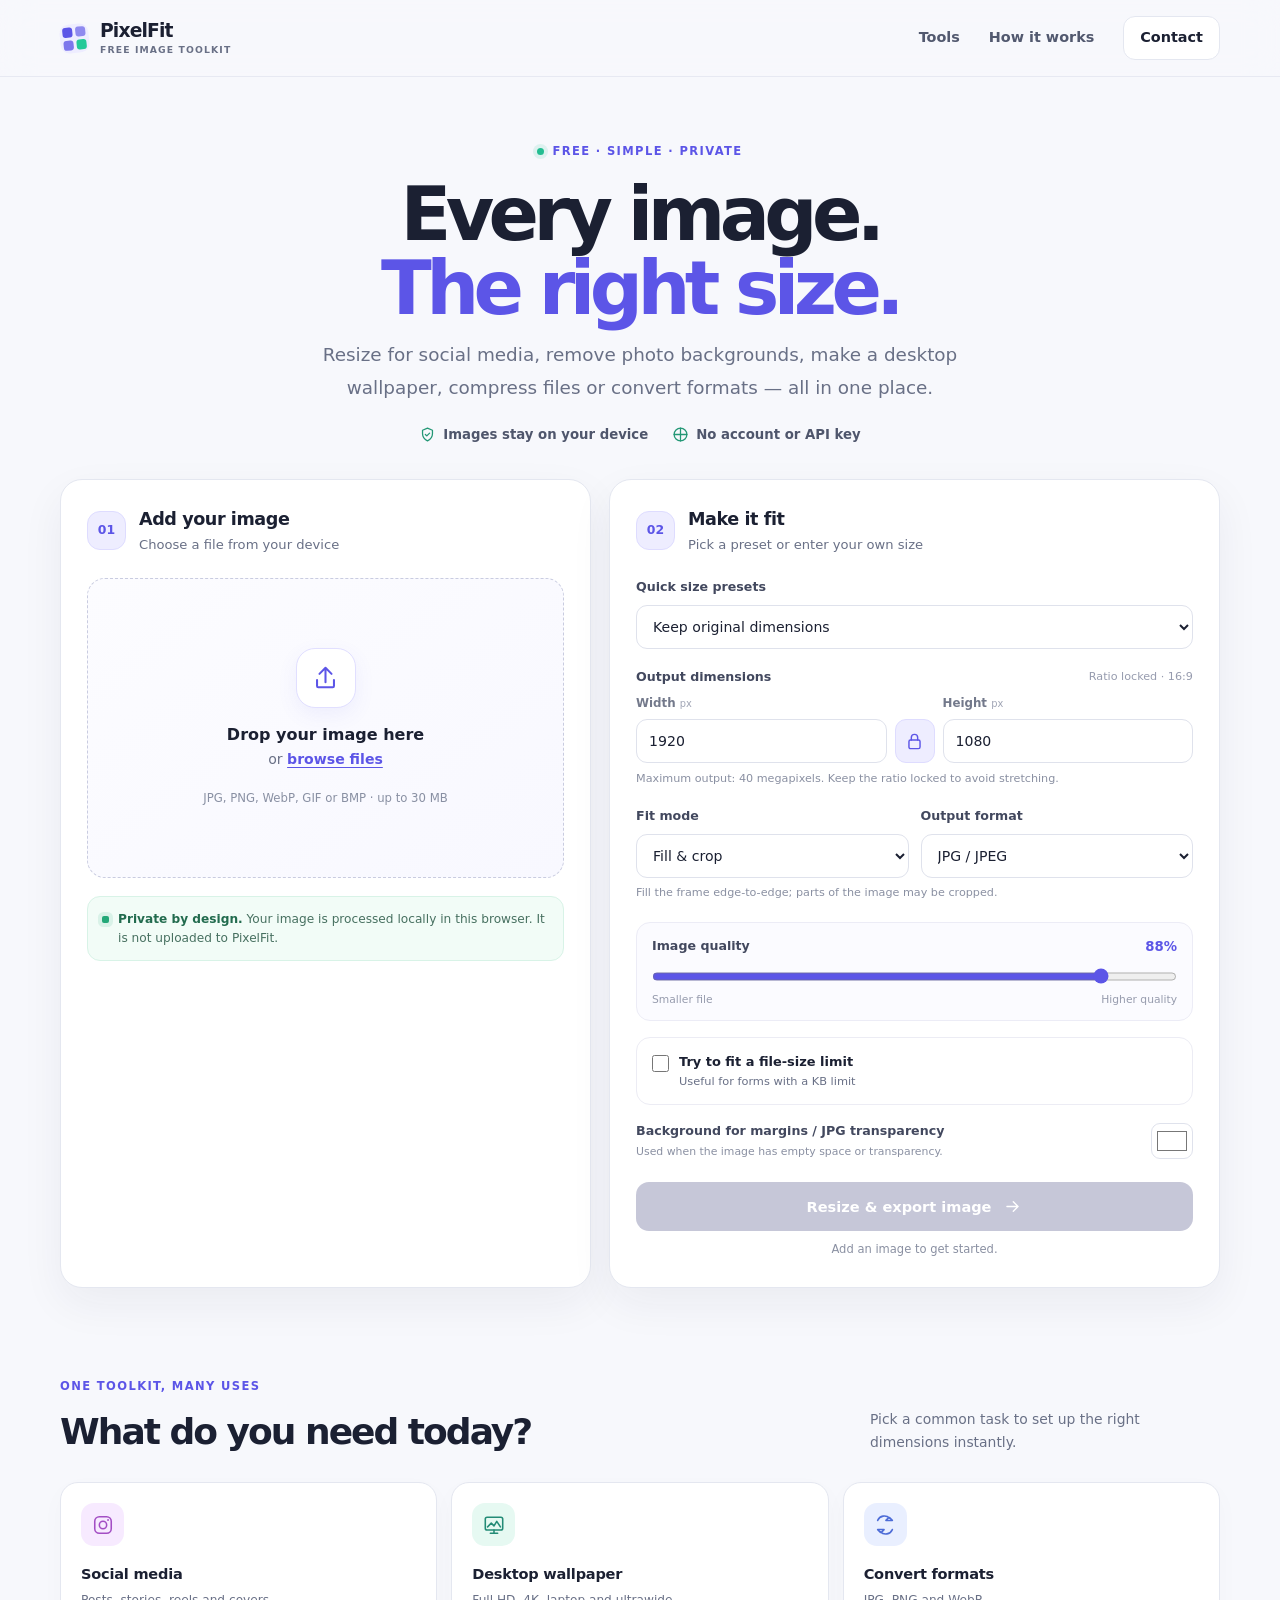
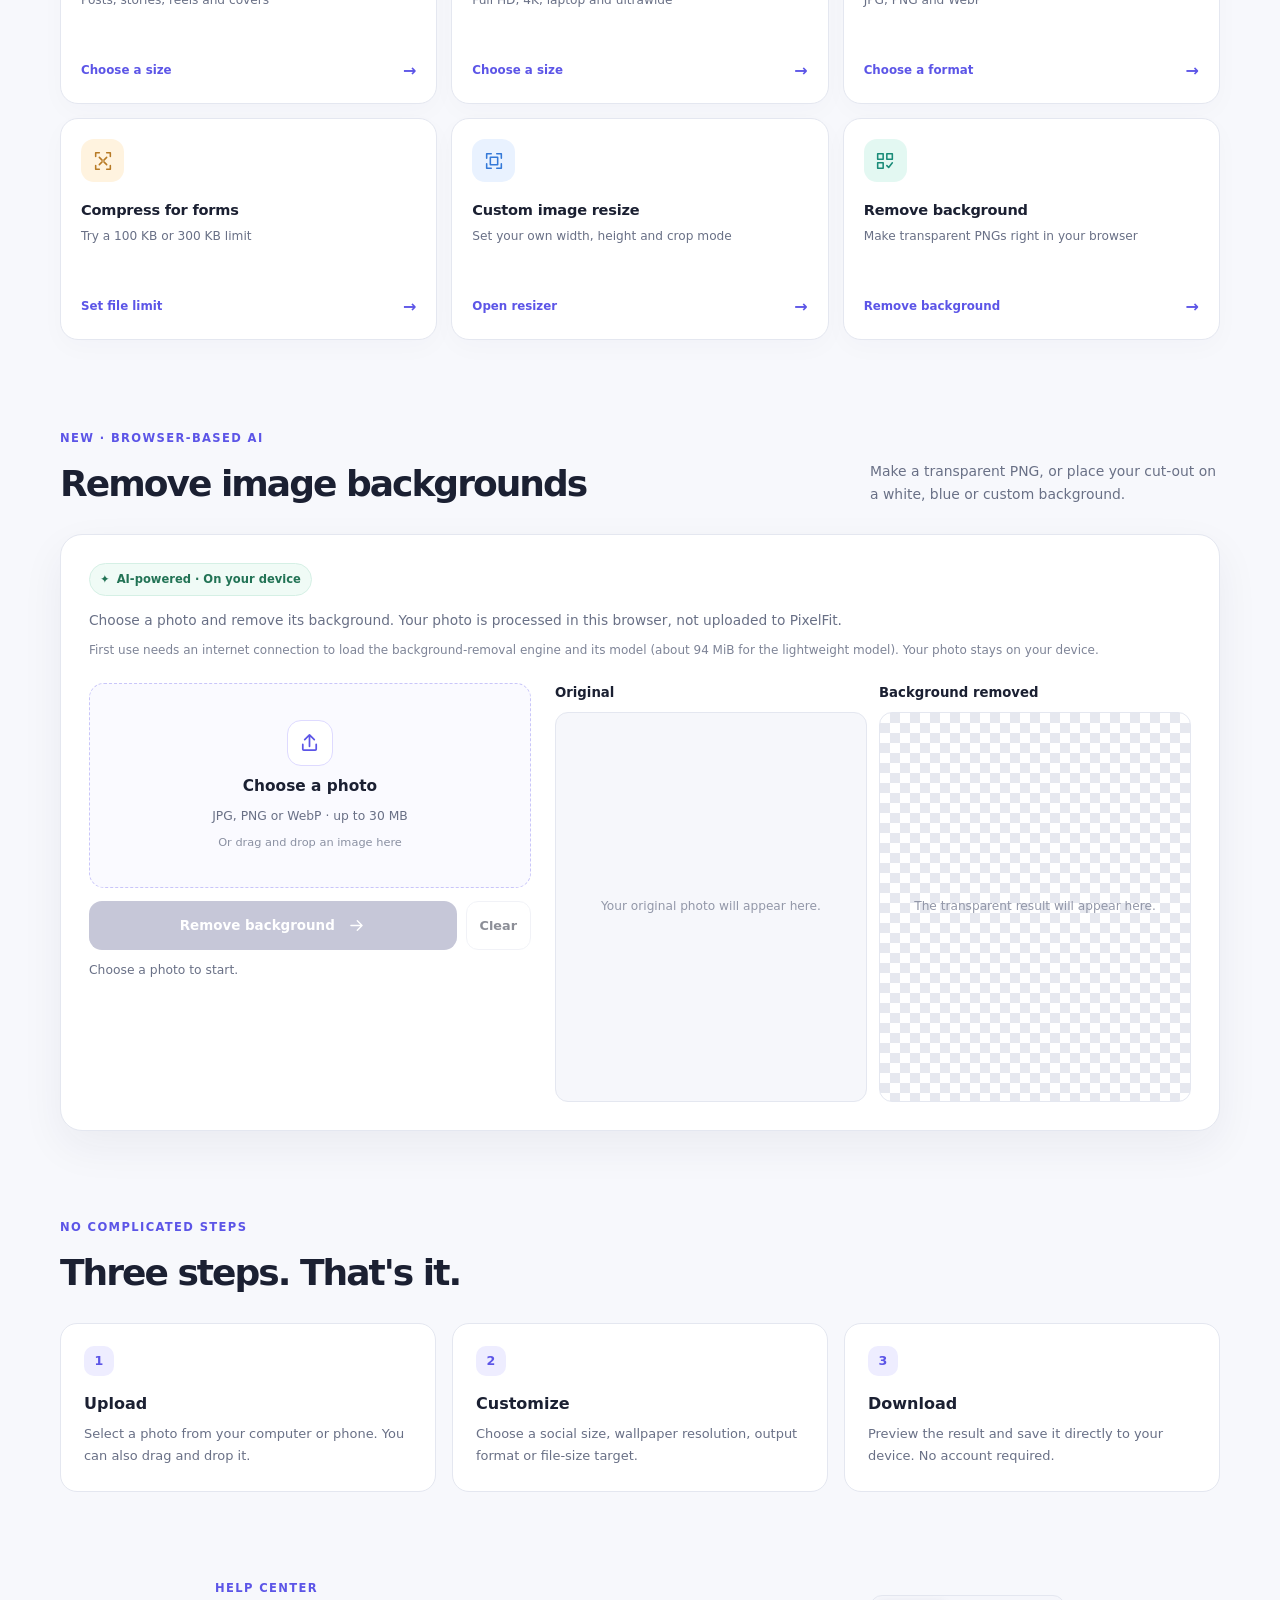
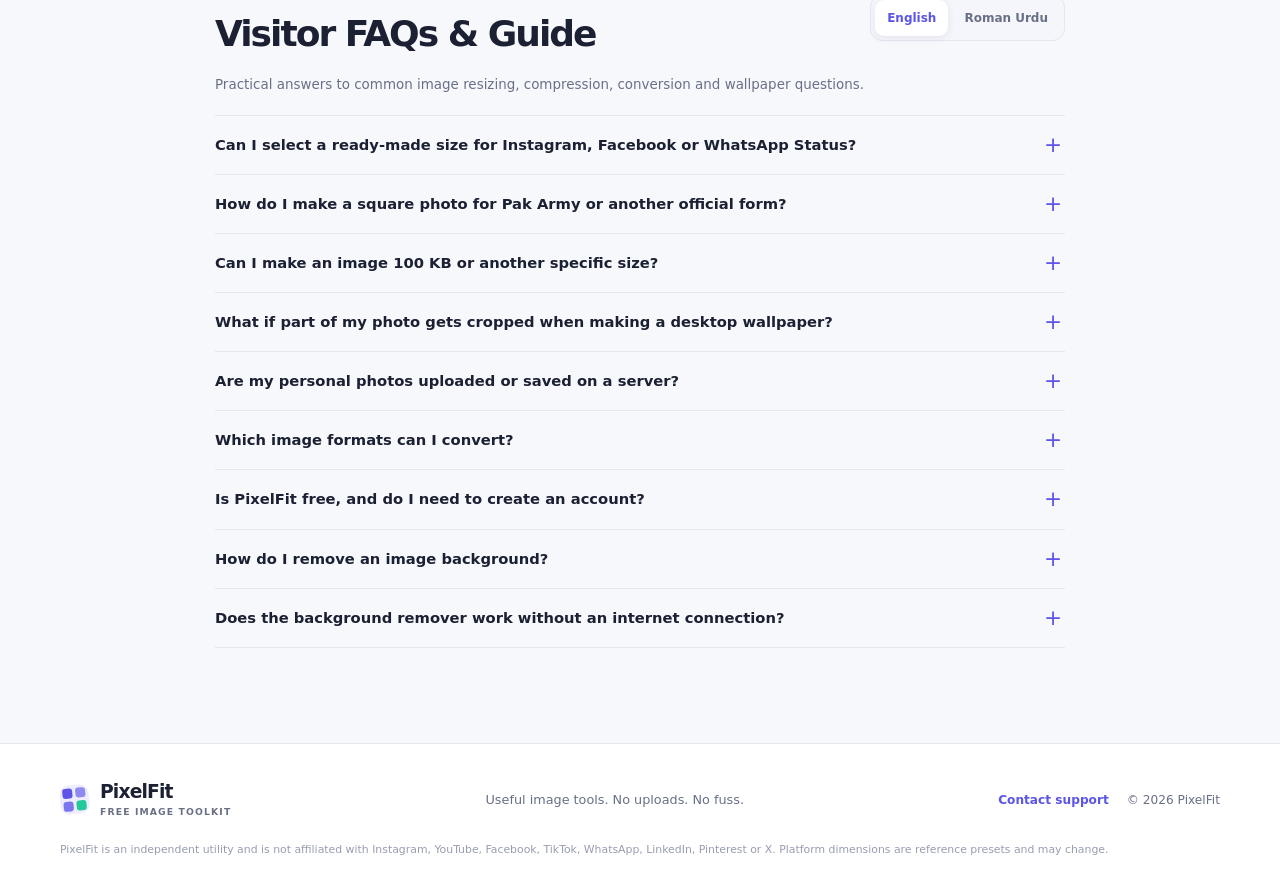
==== commit 24f86f04: "Add files via upload" ====
--- a/index.html
+++ b/index.html
@@ -4,7 +4,7 @@
   <meta charset="utf-8">
   <meta name="viewport" content="width=device-width, initial-scale=1">
   <meta name="theme-color" content="#f7f8fc">
-  <meta name="description" content="Resize, crop, compress and convert images for social media, forms and desktop wallpapers. Free, private and processed in your browser.">
+  <meta name="description" content="Resize, crop, compress, convert images, and remove photo backgrounds online for free. Make social media graphics, form photos and desktop wallpapers with PixelFit.">
   <title>PixelFit — Free Image Resizer, Converter & Wallpaper Maker</title>
   <link rel="icon" type="image/svg+xml" href="favicon.svg">
   <link rel="stylesheet" href="styles.css">
@@ -30,7 +30,7 @@
     <section class="hero" id="top">
       <div class="eyebrow"><span class="eyebrow-dot"></span> FREE · SIMPLE · PRIVATE</div>
       <h1>Every image.<br><span>The right size.</span></h1>
-      <p class="hero-copy">Resize for social media, make a perfect desktop wallpaper, compress large files, or convert formats — all in one place.</p>
+      <p class="hero-copy">Resize for social media, remove photo backgrounds, make a desktop wallpaper, compress files or convert formats — all in one place.</p>
       <div class="trust-row">
         <span><svg viewBox="0 0 24 24" aria-hidden="true"><path d="M12 3 19 6v5c0 4.8-3 8-7 10-4-2-7-5.2-7-10V6l7-3Z"/><path d="m9 12 2 2 4-4"/></svg> Images stay on your device</span>
         <span><svg viewBox="0 0 24 24" aria-hidden="true"><path d="M12 3v18M3 12h18"/><circle cx="12" cy="12" r="9"/></svg> No account or API key</span>
@@ -170,6 +170,70 @@
         <button class="tool-card" type="button" data-preset="wallpaper-fhd"><span class="tool-icon wallpaper-icon"><svg viewBox="0 0 24 24" aria-hidden="true"><rect x="2.5" y="3.5" width="19" height="14" rx="2"/><path d="M8 21h8m-4-3.5V21M5 14l4-4 3 3 3-5 4 6"/></svg></span><strong>Desktop wallpaper</strong><span>Full HD, 4K, laptop and ultrawide</span><span class="tool-link">Choose a size <b>→</b></span></button>
         <button class="tool-card" type="button" data-preset="custom" data-format="image/webp"><span class="tool-icon convert-icon"><svg viewBox="0 0 24 24" aria-hidden="true"><path d="M20 7h-7l2.5-2.5M4 17h7L8.5 19.5M20 7l-3-3M4 17l3 3M4 7a8 8 0 0 1 13-2.5M20 17a8 8 0 0 1-13 2.5"/></svg></span><strong>Convert formats</strong><span>JPG, PNG and WebP</span><span class="tool-link">Choose a format <b>→</b></span></button>
         <button class="tool-card" type="button" data-preset="original" data-target="100"><span class="tool-icon compress-icon"><svg viewBox="0 0 24 24" aria-hidden="true"><path d="M8 3H4v4m12-4h4v4M4 17v4h4m12-4v4h-4M8 8l3 3m5-3-3 3m-2 2-3 3m5-3 3 3"/></svg></span><strong>Compress for forms</strong><span>Try a 100 KB or 300 KB limit</span><span class="tool-link">Set file limit <b>→</b></span></button>
+        <button class="tool-card" type="button" data-preset="custom"><span class="tool-icon resize-icon"><svg viewBox="0 0 24 24" aria-hidden="true"><path d="M4 9V4h5M15 4h5v5M20 15v5h-5M9 20H4v-5"/><path d="M8 8h8v8H8z"/></svg></span><strong>Custom image resize</strong><span>Set your own width, height and crop mode</span><span class="tool-link">Open resizer <b>→</b></span></button>
+        <button class="tool-card" type="button" data-scroll-target="background-remover"><span class="tool-icon bg-remove-icon"><svg viewBox="0 0 24 24" aria-hidden="true"><path d="M4 4h6v6H4zM14 4h6v6h-6zM4 14h6v6H4z"/><path d="M14 17l2 2 4-5"/></svg></span><strong>Remove background</strong><span>Make transparent PNGs right in your browser</span><span class="tool-link">Remove background <b>→</b></span></button>
+      </div>
+    </section>
+
+
+    <section class="background-remover-section" id="background-remover" aria-labelledby="bgRemoverHeading">
+      <div class="section-heading">
+        <div><div class="eyebrow">NEW · BROWSER-BASED AI</div><h2 id="bgRemoverHeading">Remove image backgrounds</h2></div>
+        <p>Make a transparent PNG, or place your cut-out on a white, blue or custom background.</p>
+      </div>
+      <div class="panel bg-remover-panel">
+        <div class="bg-remover-intro">
+          <span class="bg-remover-badge"><span aria-hidden="true">✦</span> AI-powered · On your device</span>
+          <p>Choose a photo and remove its background. Your photo is processed in this browser, not uploaded to PixelFit.</p>
+          <p class="bg-remover-model-note">First use needs an internet connection to load the background-removal engine and its model (about 94 MiB for the lightweight model). Your photo stays on your device.</p>
+        </div>
+        <div class="bg-remover-layout">
+          <div class="bg-remover-controls">
+            <input id="bgFileInput" type="file" accept="image/jpeg,image/png,image/webp" hidden>
+            <button class="bg-upload-zone" id="bgUploadButton" type="button" aria-controls="bgFileInput">
+              <span class="bg-upload-icon" aria-hidden="true"><svg viewBox="0 0 24 24"><path d="M12 16V4m0 0L7 9m5-5 5 5"/><path d="M5 14v5a1 1 0 0 0 1 1h12a1 1 0 0 0 1-1v-5"/></svg></span>
+              <strong id="bgUploadTitle">Choose a photo</strong>
+              <span>JPG, PNG or WebP · up to 30 MB</span>
+              <small>Or drag and drop an image here</small>
+            </button>
+            <p id="bgFileInfo" class="bg-file-info" hidden></p>
+            <div class="bg-action-row">
+              <button type="button" class="primary-button" id="bgRemoveButton" disabled><span>Remove background</span><svg viewBox="0 0 24 24" aria-hidden="true"><path d="M5 12h14m-6-6 6 6-6 6"/></svg></button>
+              <button type="button" class="secondary-button" id="bgClearButton" disabled>Clear</button>
+            </div>
+            <div id="bgProgressWrap" class="bg-progress-wrap" hidden>
+              <div class="bg-progress-heading"><span id="bgProgressLabel">Preparing the AI model…</span><strong id="bgProgressPercent">0%</strong></div>
+              <progress id="bgProgress" max="100" value="0">0%</progress>
+            </div>
+            <p id="bgStatus" class="bg-status" role="status" aria-live="polite">Choose a photo to start.</p>
+          </div>
+          <div class="bg-remover-results">
+            <div class="bg-preview-grid">
+              <div class="bg-preview-card">
+                <h3>Original</h3>
+                <div class="bg-preview-frame"><div class="bg-preview-empty" id="bgOriginalEmpty">Your original photo will appear here.</div><img id="bgOriginalPreview" alt="Original photo preview" hidden></div>
+              </div>
+              <div class="bg-preview-card">
+                <h3>Background removed</h3>
+                <div class="bg-preview-frame checkerboard" id="bgResultFrame"><div class="bg-preview-empty" id="bgResultEmpty">The transparent result will appear here.</div><img id="bgResultPreview" alt="Photo with background removed" hidden></div>
+              </div>
+            </div>
+            <div id="bgExportControls" class="bg-export-controls" hidden>
+              <label class="bg-export-label" for="bgBackgroundSelect">Background for download</label>
+              <div class="bg-export-row">
+                <select class="control" id="bgBackgroundSelect">
+                  <option value="transparent">Transparent PNG</option>
+                  <option value="white">White background</option>
+                  <option value="blue">Blue background</option>
+                  <option value="custom">Custom color</option>
+                </select>
+                <input type="color" id="bgCustomColor" value="#f7f8fc" aria-label="Choose custom background color" hidden>
+              </div>
+              <button type="button" class="primary-button bg-download-button" id="bgDownloadButton"><span>Download PNG</span><svg viewBox="0 0 24 24" aria-hidden="true"><path d="M12 3v12m0 0 5-5m-5 5-5-5M4 19h16"/></svg></button>
+              <p class="bg-export-note">PNG preserves transparency. If you select a solid color, that color is included in the downloaded PNG.</p>
+            </div>
+          </div>
+        </div>
       </div>
     </section>
 
@@ -232,6 +296,18 @@
         <summary><span data-faq-text="en">Is PixelFit free, and do I need to create an account?</span><span data-faq-text="ur" hidden>Kya PixelFit free hai, aur account banana zaroori hai?</span></summary>
         <p data-faq-text="en">PixelFit’s current tools are free to use and do not require an account, API key or separate app installation. Open the website in a modern browser, choose your image, adjust the settings and download the result.</p>
         <p data-faq-text="ur" hidden>PixelFit ke mojooda tools free hain aur account, API key ya alag app install karne ki zaroorat nahi. Website modern browser mein kholein, image select karein, settings adjust karein aur result download kar lein.</p>
+      </details>
+
+      <details>
+        <summary><span data-faq-text="en">How do I remove an image background?</span><span data-faq-text="ur" hidden>Image ka background kaise remove karoon?</span></summary>
+        <p data-faq-text="en">Open “Remove background”, choose a JPG, PNG or WebP photo, and select “Remove background”. The first use downloads the browser-based AI engine and its model; your photo itself is not uploaded to PixelFit. When it finishes, download a transparent PNG or choose a white, blue or custom background.</p>
+        <p data-faq-text="ur" hidden>“Remove background” section kholein, JPG, PNG ya WebP photo select karein aur “Remove background” dabayein. Pehli dafa browser AI engine aur model download karega; aapki photo PixelFit par upload nahi hoti. Kaam complete hone par transparent PNG download karein ya white, blue ya custom background select karein.</p>
+      </details>
+
+      <details>
+        <summary><span data-faq-text="en">Does the background remover work without an internet connection?</span><span data-faq-text="ur" hidden>Kya background remover internet ke baghair chalta hai?</span></summary>
+        <p data-faq-text="en">An internet connection is needed the first time to download the AI engine and model. The browser may reuse cached files on later visits, but offline availability depends on the browser cache and device storage.</p>
+        <p data-faq-text="ur" hidden>Pehli dafa AI engine aur model download karne ke liye internet chahiye. Baad mein browser cached files dobara use kar sakta hai, lekin offline chalna browser cache aur device storage par depend karta hai.</p>
       </details>
     </section>
   </main>
--- a/styles.css
+++ b/styles.css
@@ -149,11 +149,11 @@
 .target-notice.success { background: #effaf5; color: #236e50; }
 .download-button { margin-top: auto; margin-bottom: 0; }
 .download-note { margin: 10px 0 0; color: #8b91a2; font-size: .7rem; }
-.tools-section, .how-section, .faq-section { width: min(1160px, calc(100% - 44px)); margin: 85px auto 0; }
+.tools-section, .background-remover-section, .how-section, .faq-section { width: min(1160px, calc(100% - 44px)); margin: 85px auto 0; }
 .section-heading { display: flex; align-items: flex-end; justify-content: space-between; gap: 25px; margin-bottom: 23px; }
 .section-heading h2 { margin: 8px 0 0; font-size: clamp(1.65rem, 3.5vw, 2.25rem); letter-spacing: -.055em; }
 .section-heading > p { max-width: 350px; margin: 0 0 4px; color: var(--muted); font-size: .87rem; line-height: 1.7; }
-.tool-cards { display: grid; grid-template-columns: repeat(4, minmax(0, 1fr)); gap: 14px; }
+.tool-cards { display: grid; grid-template-columns: repeat(3, minmax(0, 1fr)); gap: 14px; }
 .tool-card { display: flex; flex-direction: column; align-items: flex-start; min-height: 222px; padding: 20px; border: 1px solid var(--line); border-radius: 18px; background: #fff; color: var(--ink); text-align: left; box-shadow: 0 8px 26px rgba(31, 36, 74, .025); transition: transform .18s ease, border-color .18s ease, box-shadow .18s ease; }
 .tool-card:hover { transform: translateY(-3px); border-color: #cfccff; box-shadow: var(--shadow); }
 .tool-icon { display: grid; place-items: center; width: 43px; height: 43px; margin-bottom: 17px; border-radius: 13px; }
@@ -163,6 +163,8 @@
 .wallpaper-icon { color: #238b76; background: #e6f9f2; }
 .convert-icon { color: #4d6cd7; background: #e9efff; }
 .compress-icon { color: #b77a25; background: #fff3df; }
+.resize-icon { color: #3479d8; background: #e9f2ff; }
+.bg-remove-icon { color: #198b78; background: #e3f8f2; }
 .tool-card > strong { font-size: .91rem; letter-spacing: -.015em; }
 .tool-card > span:not(.tool-icon):not(.tool-link) { margin-top: 6px; color: var(--muted); font-size: .76rem; line-height: 1.55; }
 .tool-link { display: flex; justify-content: space-between; align-items: center; gap: 12px; width: 100%; margin-top: auto; padding-top: 17px; color: var(--primary); font-size: .74rem; font-weight: 800; }
@@ -234,7 +236,7 @@
   .output-preview-wrap { min-height: 220px; }
   .output-preview-wrap img { max-height: 340px; }
   .download-button { margin-top: 17px; }
-  .tools-section, .how-section, .faq-section { width: min(100% - 30px, 580px); margin-top: 65px; }
+  .tools-section, .background-remover-section, .how-section, .faq-section { width: min(100% - 30px, 580px); margin-top: 65px; }
   .section-heading { align-items: flex-start; flex-direction: column; gap: 10px; }
   .section-heading > p { max-width: none; }
   .how-grid { grid-template-columns: 1fr; gap: 10px; }
@@ -287,3 +289,57 @@
   .faq-heading-row { align-items: flex-start; flex-direction: column; }
   .faq-language-switch { align-self: flex-start; }
 }
+
+
+/* Background remover */
+.background-remover-section { width: min(1160px, calc(100% - 44px)); margin: 85px auto 0; scroll-margin-top: 24px; }
+.bg-remover-badge { display: inline-flex; align-items: center; gap: 7px; padding: 7px 10px; border: 1px solid #d5f0e5; border-radius: 999px; background: #f0fbf6; color: #227355; font-size: .72rem; font-weight: 800; }
+.bg-remover-intro > p { margin: 13px 0 0; color: var(--muted); font-size: .86rem; line-height: 1.7; }
+.bg-remover-intro .bg-remover-model-note { margin-top: 7px; font-size: .75rem; color: #7e8497; }
+.bg-remover-panel { padding: clamp(18px, 3vw, 28px); }
+.bg-remover-layout { display: grid; grid-template-columns: minmax(250px, .82fr) minmax(0, 1.18fr); gap: 24px; margin-top: 23px; align-items: start; }
+.bg-remover-controls { min-width: 0; }
+.bg-upload-zone { display: flex; flex-direction: column; align-items: center; justify-content: center; gap: 9px; width: 100%; min-height: 205px; padding: 22px; border: 1.5px dashed #c9c6f9; border-radius: 15px; background: #fafaff; color: var(--ink); text-align: center; cursor: pointer; transition: border-color .18s ease, background .18s ease; }
+.bg-upload-zone:hover, .bg-upload-zone.drag-over { border-color: var(--primary); background: #f2f1ff; }
+.bg-upload-zone:focus-visible, .tool-card:focus-visible { outline: 3px solid rgba(92,85,231,.32); outline-offset: 3px; }
+.bg-upload-icon { display: grid; place-items: center; width: 46px; height: 46px; border: 1px solid #dedaff; border-radius: 14px; background: #fff; color: var(--primary); }
+.bg-upload-icon svg { width: 23px; height: 23px; fill: none; stroke: currentColor; stroke-width: 1.8; stroke-linecap: round; stroke-linejoin: round; }
+.bg-upload-zone strong { font-size: .96rem; }
+.bg-upload-zone > span:not(.bg-upload-icon) { color: var(--muted); font-size: .77rem; }
+.bg-upload-zone small { color: #8a90a2; font-size: .71rem; }
+.bg-file-info { overflow-wrap: anywhere; margin: 9px 0 0; color: var(--muted); font-size: .76rem; line-height: 1.55; }
+.bg-action-row { display: grid; grid-template-columns: minmax(0, 1fr) auto; gap: 9px; margin-top: 13px; align-items: stretch; }
+.bg-action-row .primary-button, .bg-download-button { margin-top: 0; }
+.bg-action-row .primary-button { min-width: 0; padding: 11px 13px; font-size: .84rem; }
+.bg-action-row .primary-button svg { flex: 0 0 auto; }
+.secondary-button { display: inline-flex; align-items: center; justify-content: center; min-height: 43px; padding: 10px 13px; border: 1px solid var(--line); border-radius: 12px; background: #fff; color: var(--ink); font-size: .8rem; font-weight: 750; cursor: pointer; transition: background .16s ease, border-color .16s ease; }
+.secondary-button:hover:not(:disabled) { border-color: #c8c4fb; background: #faf9ff; }
+.secondary-button:disabled { cursor: not-allowed; opacity: .5; }
+.bg-progress-wrap { margin-top: 18px; padding: 12px; border: 1px solid var(--line); border-radius: 12px; background: #fbfbfe; }
+.bg-progress-heading { display: flex; justify-content: space-between; gap: 10px; margin-bottom: 8px; color: var(--muted); font-size: .73rem; }
+.bg-progress-heading strong { flex: 0 0 auto; color: var(--primary); font-variant-numeric: tabular-nums; }
+.bg-progress-wrap progress { display: block; width: 100%; height: 8px; overflow: hidden; border: 0; border-radius: 99px; background: #e7e8f2; accent-color: var(--primary); }
+.bg-progress-wrap progress::-webkit-progress-bar { border-radius: 99px; background: #e7e8f2; }
+.bg-progress-wrap progress::-webkit-progress-value { border-radius: 99px; background: linear-gradient(90deg, #6c63ed, #29b49b); }
+.bg-progress-wrap progress::-moz-progress-bar { border-radius: 99px; background: #6c63ed; }
+.bg-status { margin: 11px 0 0; color: var(--muted); font-size: .77rem; line-height: 1.6; }
+.bg-status.is-error { color: #b34242; }
+.bg-status.is-success { color: #237454; }
+.bg-remover-results { min-width: 0; }
+.bg-preview-grid { display: grid; grid-template-columns: repeat(2, minmax(0, 1fr)); gap: 12px; }
+.bg-preview-card { min-width: 0; }
+.bg-preview-card h3 { margin: 0 0 9px; color: var(--ink); font-size: .83rem; }
+.bg-preview-frame { display: flex; align-items: center; justify-content: center; width: 100%; min-height: 205px; aspect-ratio: 4 / 5; overflow: hidden; border: 1px solid var(--line); border-radius: 13px; background: #f6f7fb; }
+.bg-preview-frame.checkerboard { background-color: #fff; background-image: linear-gradient(45deg, #e6e8ef 25%, transparent 25%), linear-gradient(-45deg, #e6e8ef 25%, transparent 25%), linear-gradient(45deg, transparent 75%, #e6e8ef 75%), linear-gradient(-45deg, transparent 75%, #e6e8ef 75%); background-size: 20px 20px; background-position: 0 0, 0 10px, 10px -10px, -10px 0px; }
+.bg-preview-frame img { display: block; width: 100%; height: 100%; max-height: 390px; object-fit: contain; }
+.bg-preview-empty { padding: 20px; color: #9297a8; font-size: .76rem; line-height: 1.6; text-align: center; }
+.bg-export-controls { margin-top: 17px; padding-top: 17px; border-top: 1px solid var(--line); }
+.bg-export-label { display: block; margin-bottom: 8px; color: var(--ink); font-size: .78rem; font-weight: 750; }
+.bg-export-row { display: flex; gap: 9px; }
+.bg-export-row select { flex: 1; min-width: 0; }
+.bg-export-row input[type="color"] { width: 50px; height: 44px; padding: 4px; border: 1px solid var(--line); border-radius: 10px; background: #fff; cursor: pointer; }
+.bg-download-button { margin-top: 13px; }
+.bg-export-note { margin: 9px 0 0; color: #8a90a2; font-size: .71rem; line-height: 1.55; }
+@media (max-width: 950px) { .background-remover-section { width: min(100% - 36px, 820px); } .bg-remover-layout { grid-template-columns: 1fr; } .bg-remover-controls { max-width: none; } .bg-preview-frame { min-height: 230px; } }
+@media (max-width: 720px) { .background-remover-section { width: min(100% - 30px, 580px); margin-top: 65px; } .bg-remover-layout { gap: 23px; } .bg-preview-grid { gap: 9px; } .bg-preview-frame { min-height: 175px; } .bg-upload-zone { min-height: 185px; } }
+@media (max-width: 430px) { .bg-remover-panel { padding: 15px; } .bg-preview-frame { min-height: 150px; } .bg-action-row { grid-template-columns: 1fr; } .bg-action-row .secondary-button { width: 100%; } }
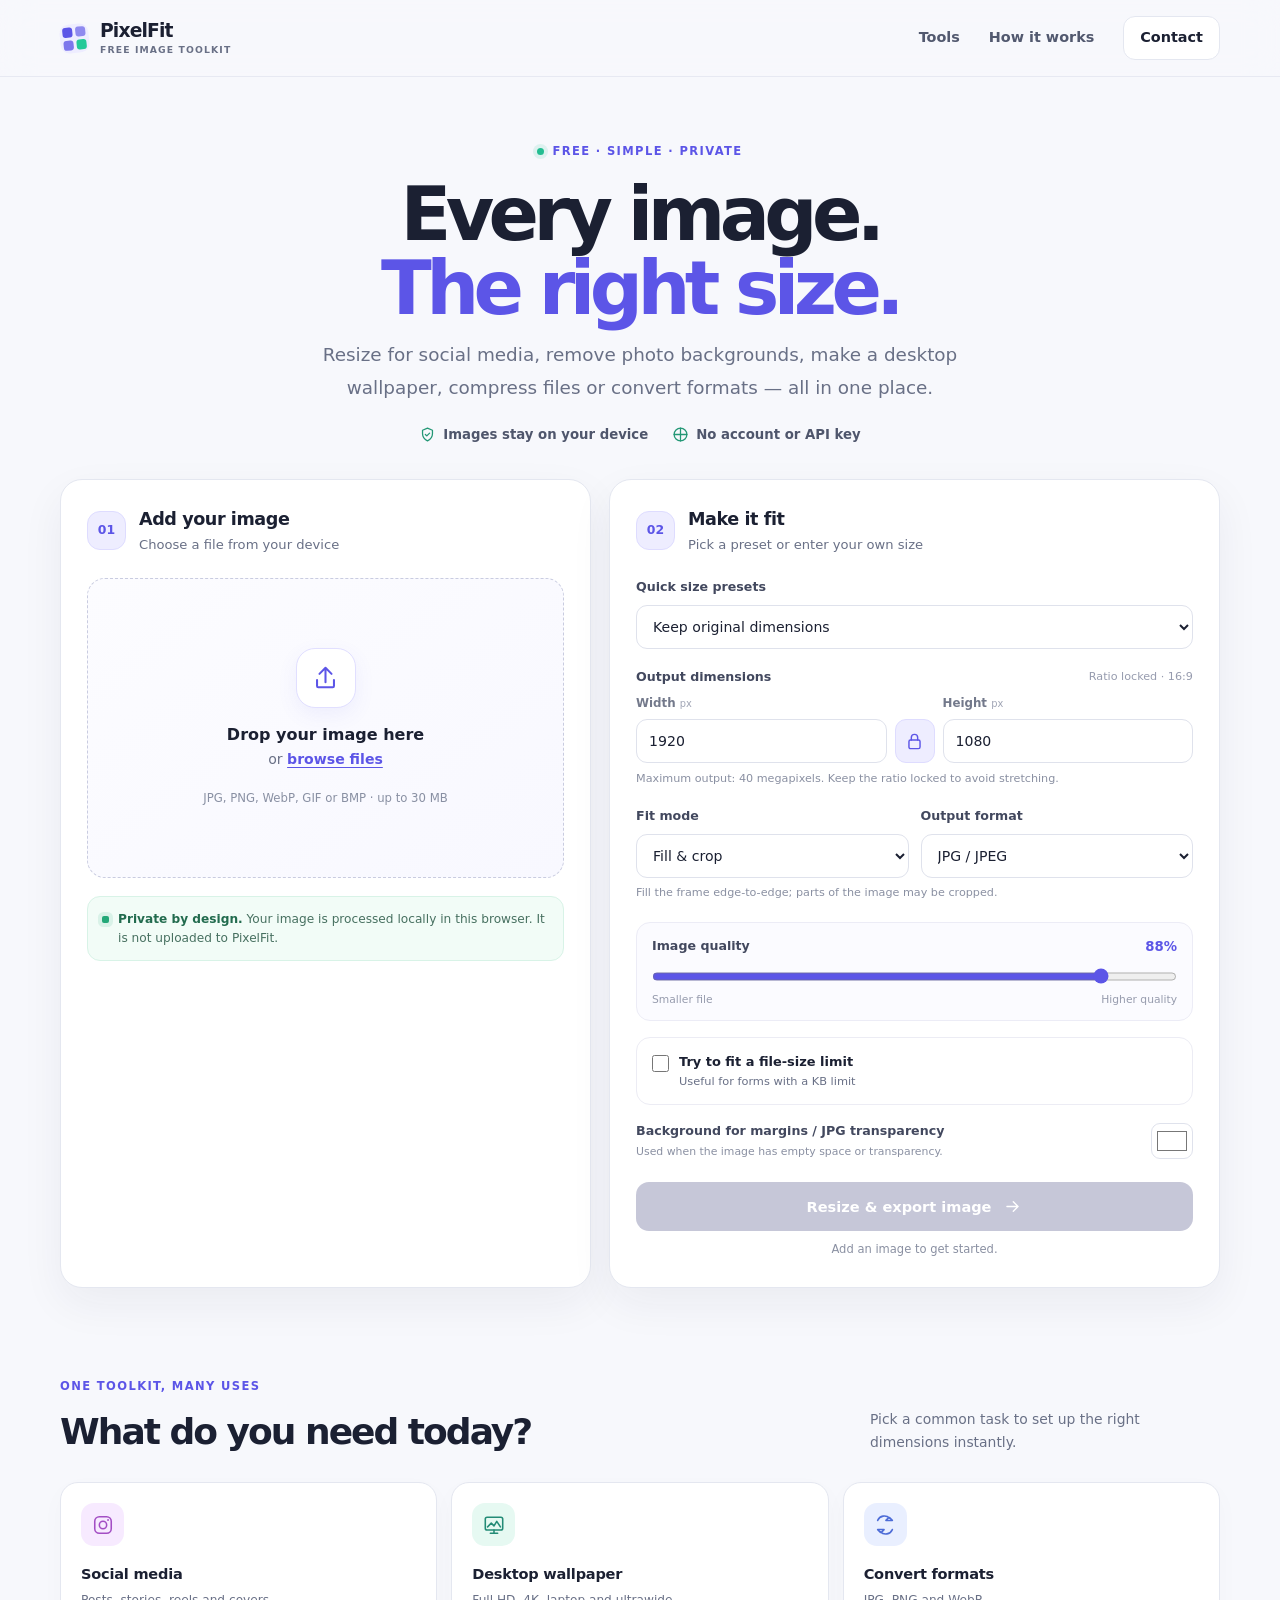
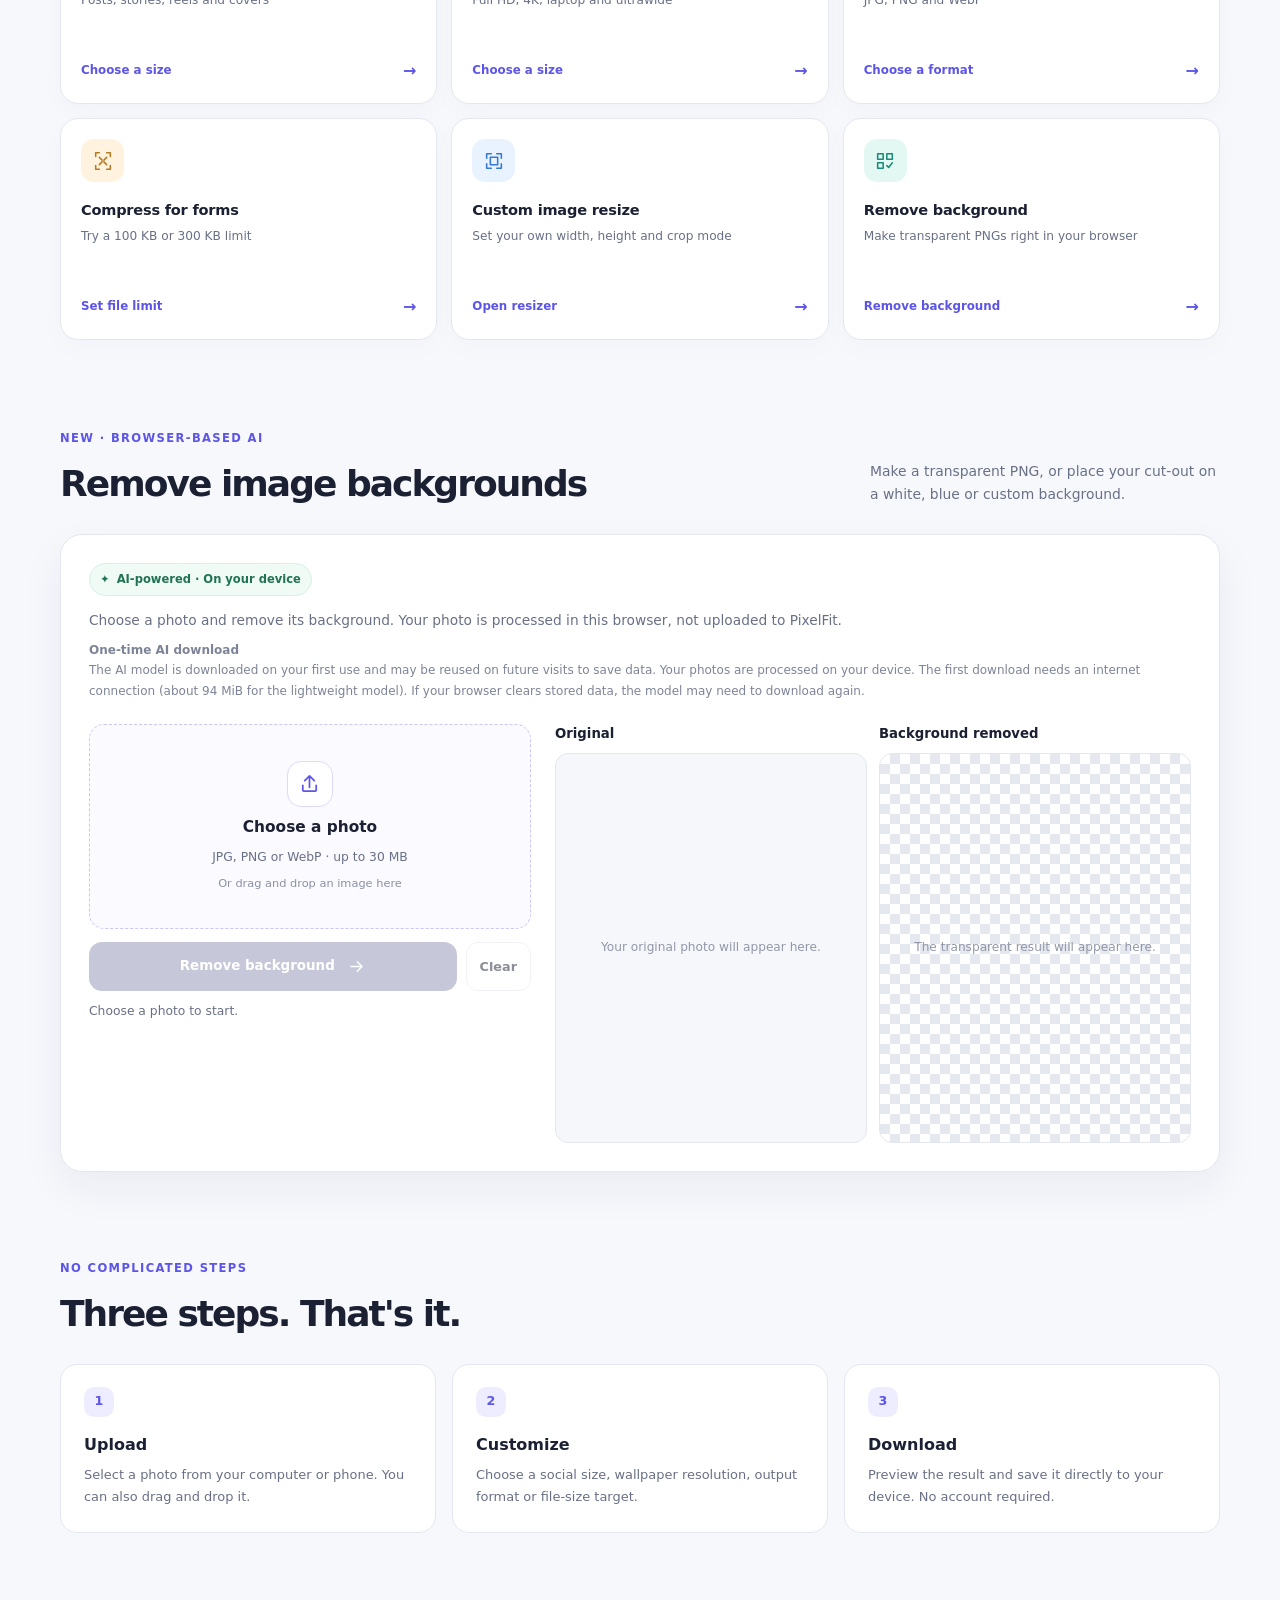
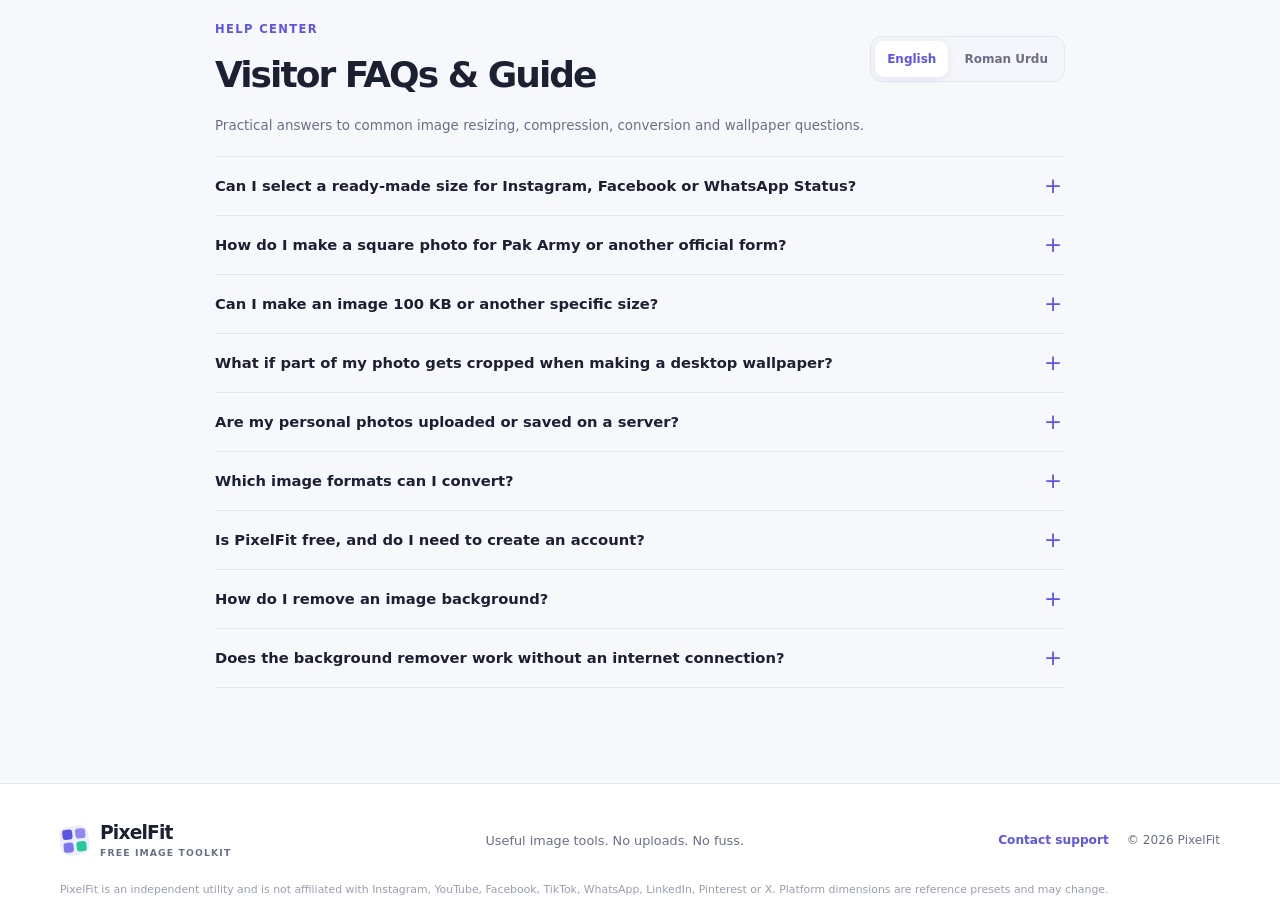
==== commit a60a06d1: "Add files via upload" ====
--- a/index.html
+++ b/index.html
@@ -185,7 +185,7 @@
         <div class="bg-remover-intro">
           <span class="bg-remover-badge"><span aria-hidden="true">✦</span> AI-powered · On your device</span>
           <p>Choose a photo and remove its background. Your photo is processed in this browser, not uploaded to PixelFit.</p>
-          <p class="bg-remover-model-note">First use needs an internet connection to load the background-removal engine and its model (about 94 MiB for the lightweight model). Your photo stays on your device.</p>
+          <p class="bg-remover-model-note"><strong>One-time AI download</strong><br>The AI model is downloaded on your first use and may be reused on future visits to save data. Your photos are processed on your device. The first download needs an internet connection (about 94 MiB for the lightweight model). If your browser clears stored data, the model may need to download again.</p>
         </div>
         <div class="bg-remover-layout">
           <div class="bg-remover-controls">
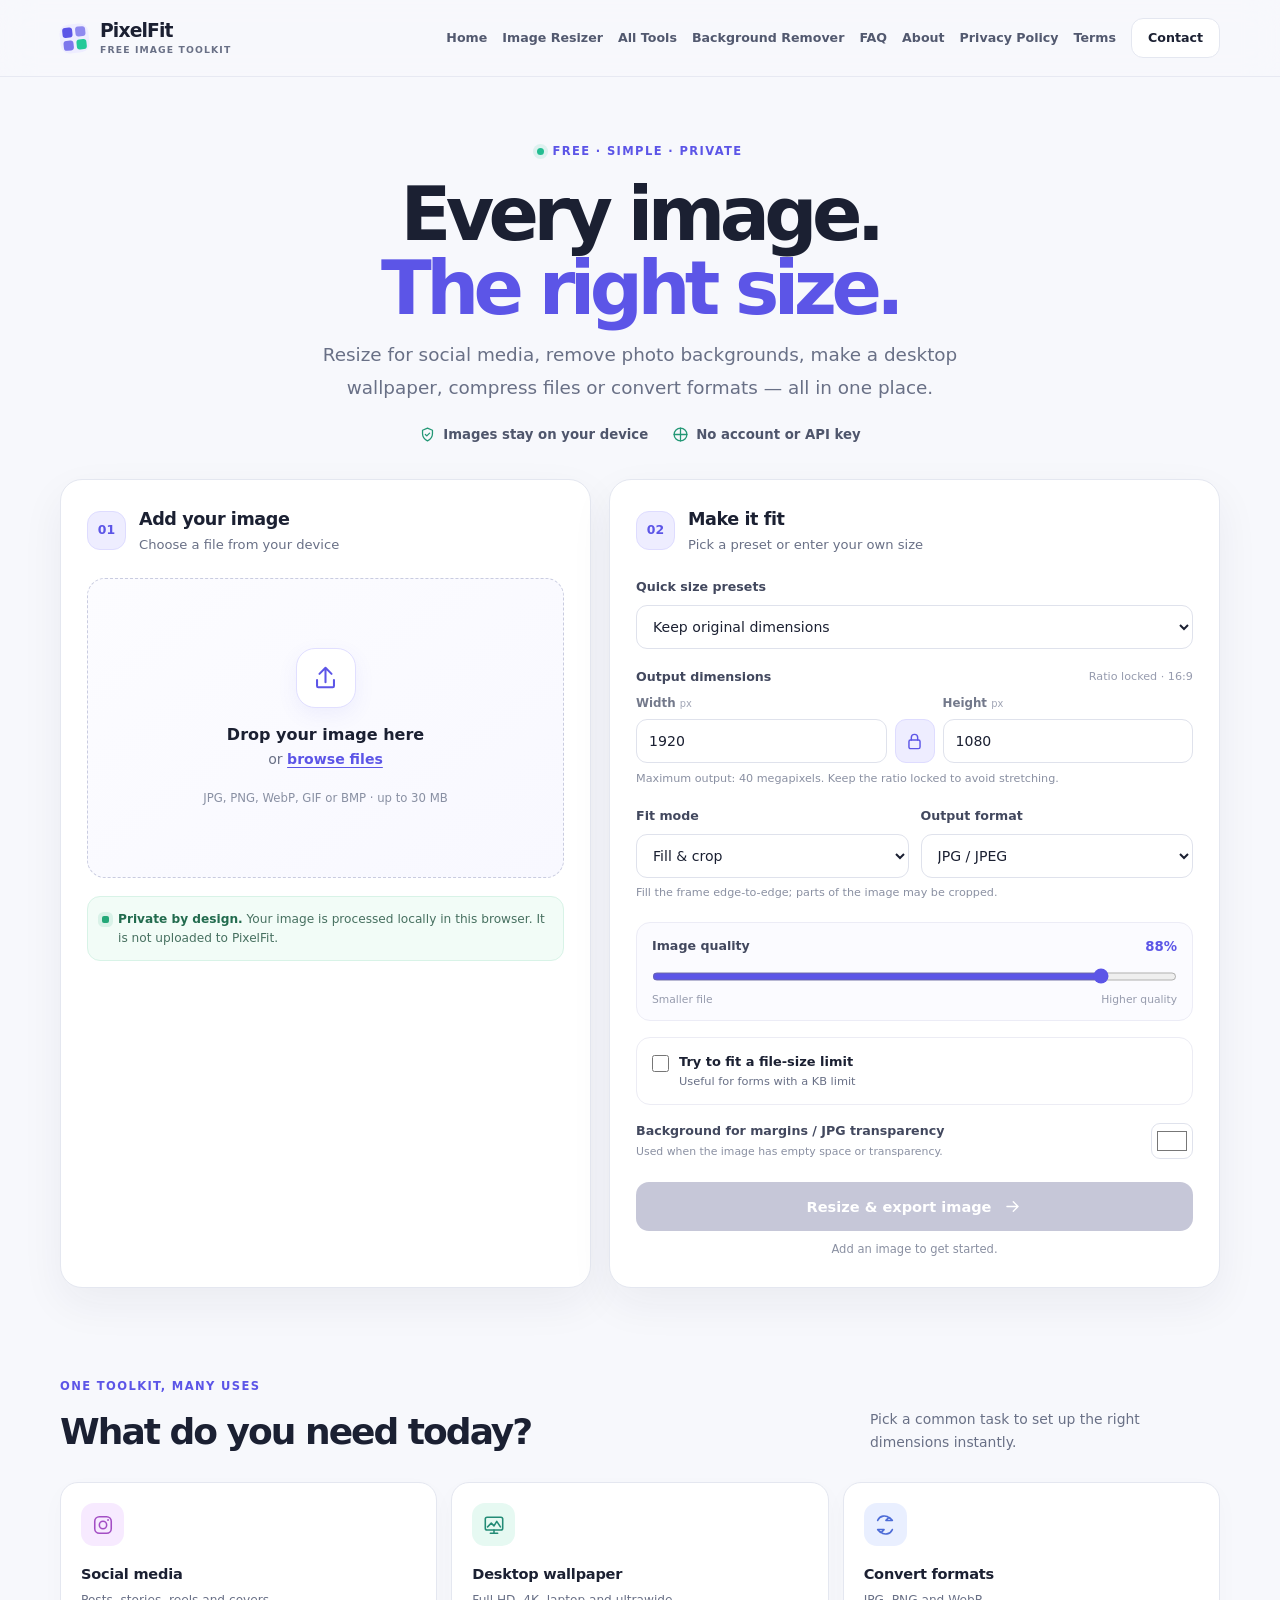
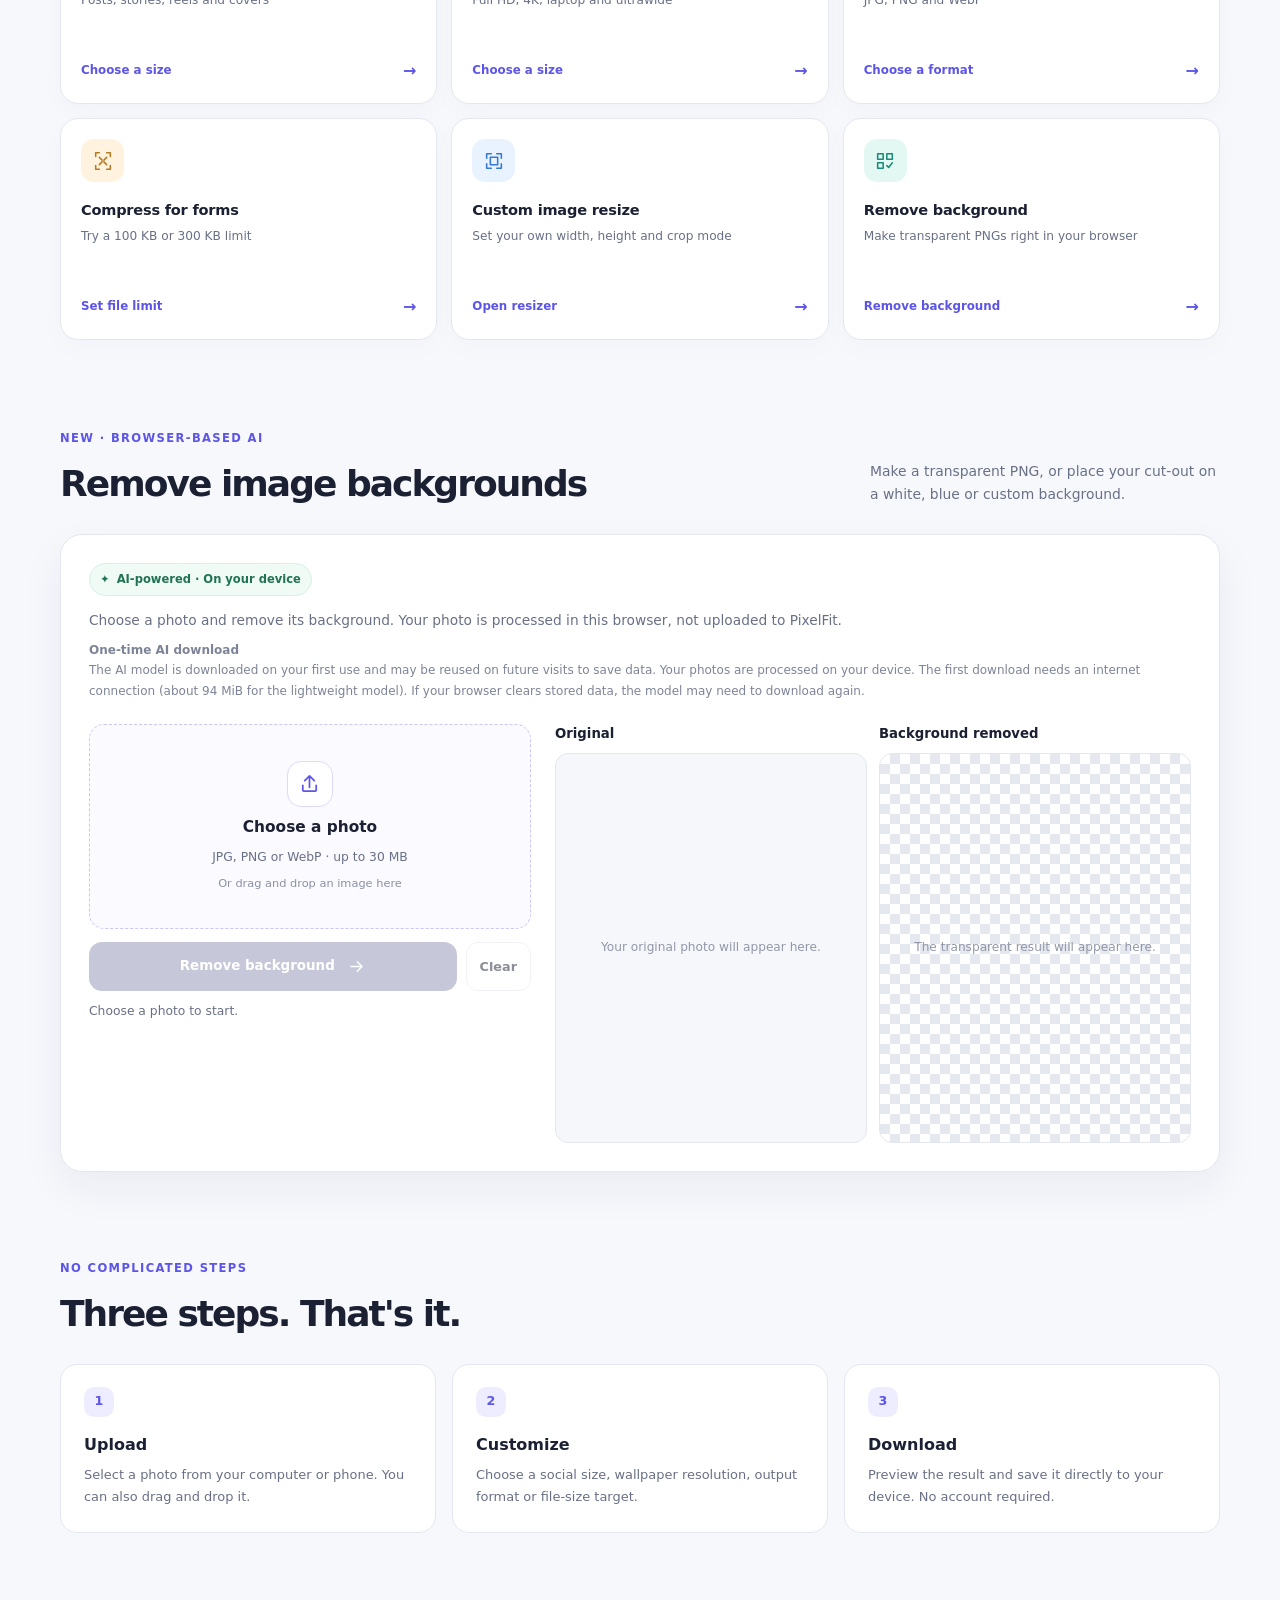
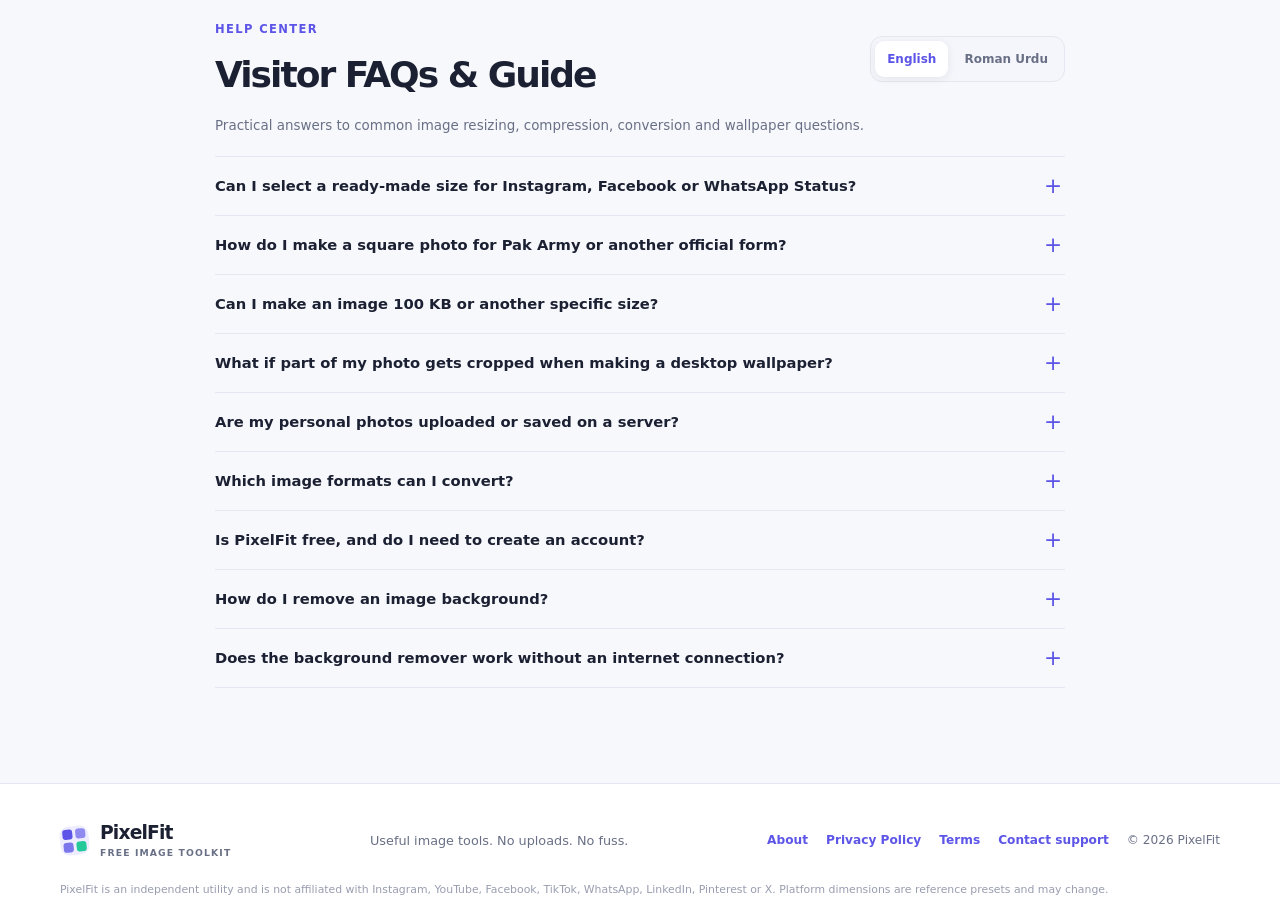
==== commit ad409622: "Add files via upload" ====
--- a/index.html
+++ b/index.html
@@ -5,7 +5,7 @@
   <meta name="viewport" content="width=device-width, initial-scale=1">
   <meta name="theme-color" content="#f7f8fc">
   <meta name="description" content="Resize, crop, compress, convert images, and remove photo backgrounds online for free. Make social media graphics, form photos and desktop wallpapers with PixelFit.">
-  <title>PixelFit — Free Image Resizer, Converter & Wallpaper Maker</title>
+  <title>PixelFit — Free Image Resizer, Converter &amp; Background Remover</title>
   <link rel="icon" type="image/svg+xml" href="favicon.svg">
   <link rel="stylesheet" href="styles.css">
   <script src="app.js" defer></script>
@@ -19,8 +19,14 @@
         <span class="brand-copy"><strong>PixelFit</strong><small>FREE IMAGE TOOLKIT</small></span>
       </a>
       <nav class="top-nav" aria-label="Main navigation">
-        <a href="#tools">Tools</a>
-        <a href="#how-it-works">How it works</a>
+        <a href="#top">Home</a>
+        <a href="#workspace">Image Resizer</a>
+        <a href="#tools">All Tools</a>
+        <a href="#background-remover">Background Remover</a>
+        <a href="#faq">FAQ</a>
+        <a href="about.html">About</a>
+        <a href="privacy.html">Privacy Policy</a>
+        <a href="terms.html">Terms</a>
         <button class="nav-contact" id="contactButton" type="button" aria-haspopup="dialog" aria-controls="contactDialog">Contact</button>
       </nav>
     </div>
@@ -37,7 +43,7 @@
       </div>
     </section>
 
-    <section class="workspace" aria-label="Image editing tool">
+    <section class="workspace" id="workspace" aria-label="Image editing tool">
       <div class="panel upload-panel">
         <div class="panel-heading">
           <span class="step-number">01</span>
@@ -316,7 +322,13 @@
     <div class="footer-inner">
       <a class="brand footer-brand" href="#top"><span class="brand-mark" aria-hidden="true"><span></span><span></span><span></span><span></span></span><span class="brand-copy"><strong>PixelFit</strong><small>FREE IMAGE TOOLKIT</small></span></a>
       <p>Useful image tools. No uploads. No fuss.</p>
-      <div class="footer-links"><button class="footer-contact-button" id="footerContactButton" type="button" aria-haspopup="dialog" aria-controls="contactDialog">Contact support</button><span>© <span id="year">2026</span> PixelFit</span></div>
+      <div class="footer-links">
+        <a href="about.html">About</a>
+        <a href="privacy.html">Privacy Policy</a>
+        <a href="terms.html">Terms</a>
+        <button class="footer-contact-button" id="footerContactButton" type="button" aria-haspopup="dialog" aria-controls="contactDialog">Contact support</button>
+        <span>© <span id="year">2026</span> PixelFit</span>
+      </div>
     </div>
     <p class="footer-note">PixelFit is an independent utility and is not affiliated with Instagram, YouTube, Facebook, TikTok, WhatsApp, LinkedIn, Pinterest or X. Platform dimensions are reference presets and may change.</p>
   </footer>
@@ -345,4 +357,4 @@
 
   <div id="toast" class="toast" role="status" aria-live="polite"></div>
 </body>
-</html>
+</html>
--- a/styles.css
+++ b/styles.css
@@ -15,7 +15,7 @@
   font-family: Inter, ui-sans-serif, system-ui, -apple-system, BlinkMacSystemFont, "Segoe UI", sans-serif;
 }
 * { box-sizing: border-box; }
-html { scroll-behavior: smooth; scroll-padding-top: 90px; }
+html { scroll-behavior: smooth; scroll-padding-top: 96px; }
 body { margin: 0; background: var(--bg); color: var(--ink); line-height: 1.5; -webkit-font-smoothing: antialiased; }
 button, input, select { font: inherit; }
 button, select, input[type="checkbox"], input[type="range"], input[type="color"] { cursor: pointer; }
@@ -35,9 +35,9 @@
 .brand-copy { display: flex; flex-direction: column; gap: 0; line-height: 1.05; }
 .brand-copy strong { font-size: 1.17rem; letter-spacing: -.045em; }
 .brand-copy small { margin-top: 5px; color: var(--muted); font-size: .58rem; font-weight: 800; letter-spacing: .12em; }
-.top-nav { display: flex; align-items: center; gap: 29px; color: #52596f; font-size: .9rem; font-weight: 650; }
+.top-nav { display: flex; align-items: center; gap: 15px; color: #52596f; font-size: .79rem; font-weight: 700; }
 .top-nav a { text-decoration: none; transition: color .18s ease; }
-.top-nav a:hover { color: var(--primary); }
+.top-nav a:hover, .top-nav a.is-current { color: var(--primary); }
 .top-nav .nav-contact { padding: 10px 16px; border: 1px solid var(--line); border-radius: 12px; background: #fff; color: var(--ink); font: inherit; cursor: pointer; transition: border-color .18s ease, color .18s ease, background .18s ease; }
 .top-nav .nav-contact:hover { border-color: #d2d0ff; color: var(--primary); background: #fbfaff; }
 main { overflow: hidden; }
@@ -187,7 +187,7 @@
 .site-footer { margin-top: 95px; padding: 27px 0 23px; border-top: 1px solid var(--line); background: #fff; }
 .footer-inner { min-height: 58px; gap: 20px; }
 .footer-inner > p { margin: 0; color: var(--muted); font-size: .8rem; }
-.footer-links { display: flex; align-items: center; gap: 18px; color: var(--muted); font-size: .76rem; }
+.footer-links { display: flex; align-items: center; flex-wrap: wrap; gap: 12px 18px; color: var(--muted); font-size: .76rem; }
 .footer-links a, .footer-links button { padding: 0; border: 0; color: var(--primary); background: transparent; font: inherit; font-weight: 750; text-decoration: none; cursor: pointer; }
 .footer-links a:hover, .footer-links button:hover { text-decoration: underline; }
 .footer-note { width: min(1160px, calc(100% - 44px)); margin: 12px auto 0; color: #989daf; font-size: .68rem; line-height: 1.6; }
@@ -220,12 +220,19 @@
   .tool-card { min-height: 202px; }
   .result-layout { gap: 18px; }
 }
+@media (max-width: 950px) {
+  .top-nav { gap: 11px; font-size: .76rem; }
+  .top-nav .nav-contact { padding: 8px 11px; }
+}
 @media (max-width: 720px) {
+  html { scroll-padding-top: 125px; }
   .header-inner, .footer-inner { width: min(100% - 30px, 580px); }
-  .header-inner { min-height: 67px; }
-  .top-nav { gap: 12px; font-size: .78rem; }
-  .top-nav a:nth-child(2) { display: none; }
-  .top-nav .nav-contact { padding: 8px 11px; }
+  .header-inner { min-height: 0; flex-wrap: wrap; gap: 10px; padding: 12px 0 7px; }
+  .top-nav { order: 2; width: 100%; max-width: 100%; gap: 17px; overflow-x: auto; overflow-y: hidden; padding: 1px 1px 8px; font-size: .78rem; white-space: nowrap; justify-content: flex-start; scrollbar-width: none; -webkit-overflow-scrolling: touch; }
+  .top-nav::-webkit-scrollbar { display: none; }
+  .top-nav a { flex: 0 0 auto; }
+  .top-nav .nav-contact { flex: 0 0 auto; padding: 7px 11px; }
+  .top-nav a:nth-child(2) { display: inline; }
   .contact-dialog { padding: 21px; }
   .hero { padding-top: 47px; }
   .workspace { width: min(100% - 26px, 540px); grid-template-columns: 1fr; }
@@ -343,3 +350,22 @@
 @media (max-width: 950px) { .background-remover-section { width: min(100% - 36px, 820px); } .bg-remover-layout { grid-template-columns: 1fr; } .bg-remover-controls { max-width: none; } .bg-preview-frame { min-height: 230px; } }
 @media (max-width: 720px) { .background-remover-section { width: min(100% - 30px, 580px); margin-top: 65px; } .bg-remover-layout { gap: 23px; } .bg-preview-grid { gap: 9px; } .bg-preview-frame { min-height: 175px; } .bg-upload-zone { min-height: 185px; } }
 @media (max-width: 430px) { .bg-remover-panel { padding: 15px; } .bg-preview-frame { min-height: 150px; } .bg-action-row { grid-template-columns: 1fr; } .bg-action-row .secondary-button { width: 100%; } }
+
+
+/* Static About, Privacy and Terms pages */
+.legal-main { width: min(920px, calc(100% - 40px)); margin: 0 auto; padding: 56px 0 12px; }
+.legal-hero { margin: 0 0 26px; padding: 10px 0 12px; }
+.legal-hero h1 { margin: 12px 0 12px; font-size: clamp(2.1rem, 5vw, 3.45rem); line-height: 1.04; }
+.legal-hero p { max-width: 760px; margin: 0; color: var(--muted); font-size: 1rem; line-height: 1.8; }
+.legal-card { padding: clamp(22px, 4vw, 36px); border: 1px solid var(--line); border-radius: var(--radius); background: var(--surface); box-shadow: var(--shadow); }
+.legal-card h2 { margin: 27px 0 9px; font-size: 1.18rem; letter-spacing: -.025em; }
+.legal-card h2:first-child { margin-top: 0; }
+.legal-card p, .legal-card li { color: #626980; font-size: .92rem; line-height: 1.85; }
+.legal-card p { margin: 8px 0 14px; }
+.legal-card ul { padding-left: 22px; }
+.legal-card li + li { margin-top: 7px; }
+.legal-card a { color: var(--primary-dark); text-underline-offset: 3px; }
+.legal-updated { display: inline-block; margin-top: 17px; color: #858ba0; font-size: .78rem; }
+.legal-back-link { display: inline-flex; align-items: center; gap: 8px; margin-top: 22px; color: var(--primary-dark); font-size: .88rem; font-weight: 800; text-decoration: none; }
+.legal-back-link:hover { text-decoration: underline; }
+@media (max-width: 720px) { .legal-main { width: min(100% - 30px, 580px); padding-top: 36px; } .legal-card { padding: 21px; } }
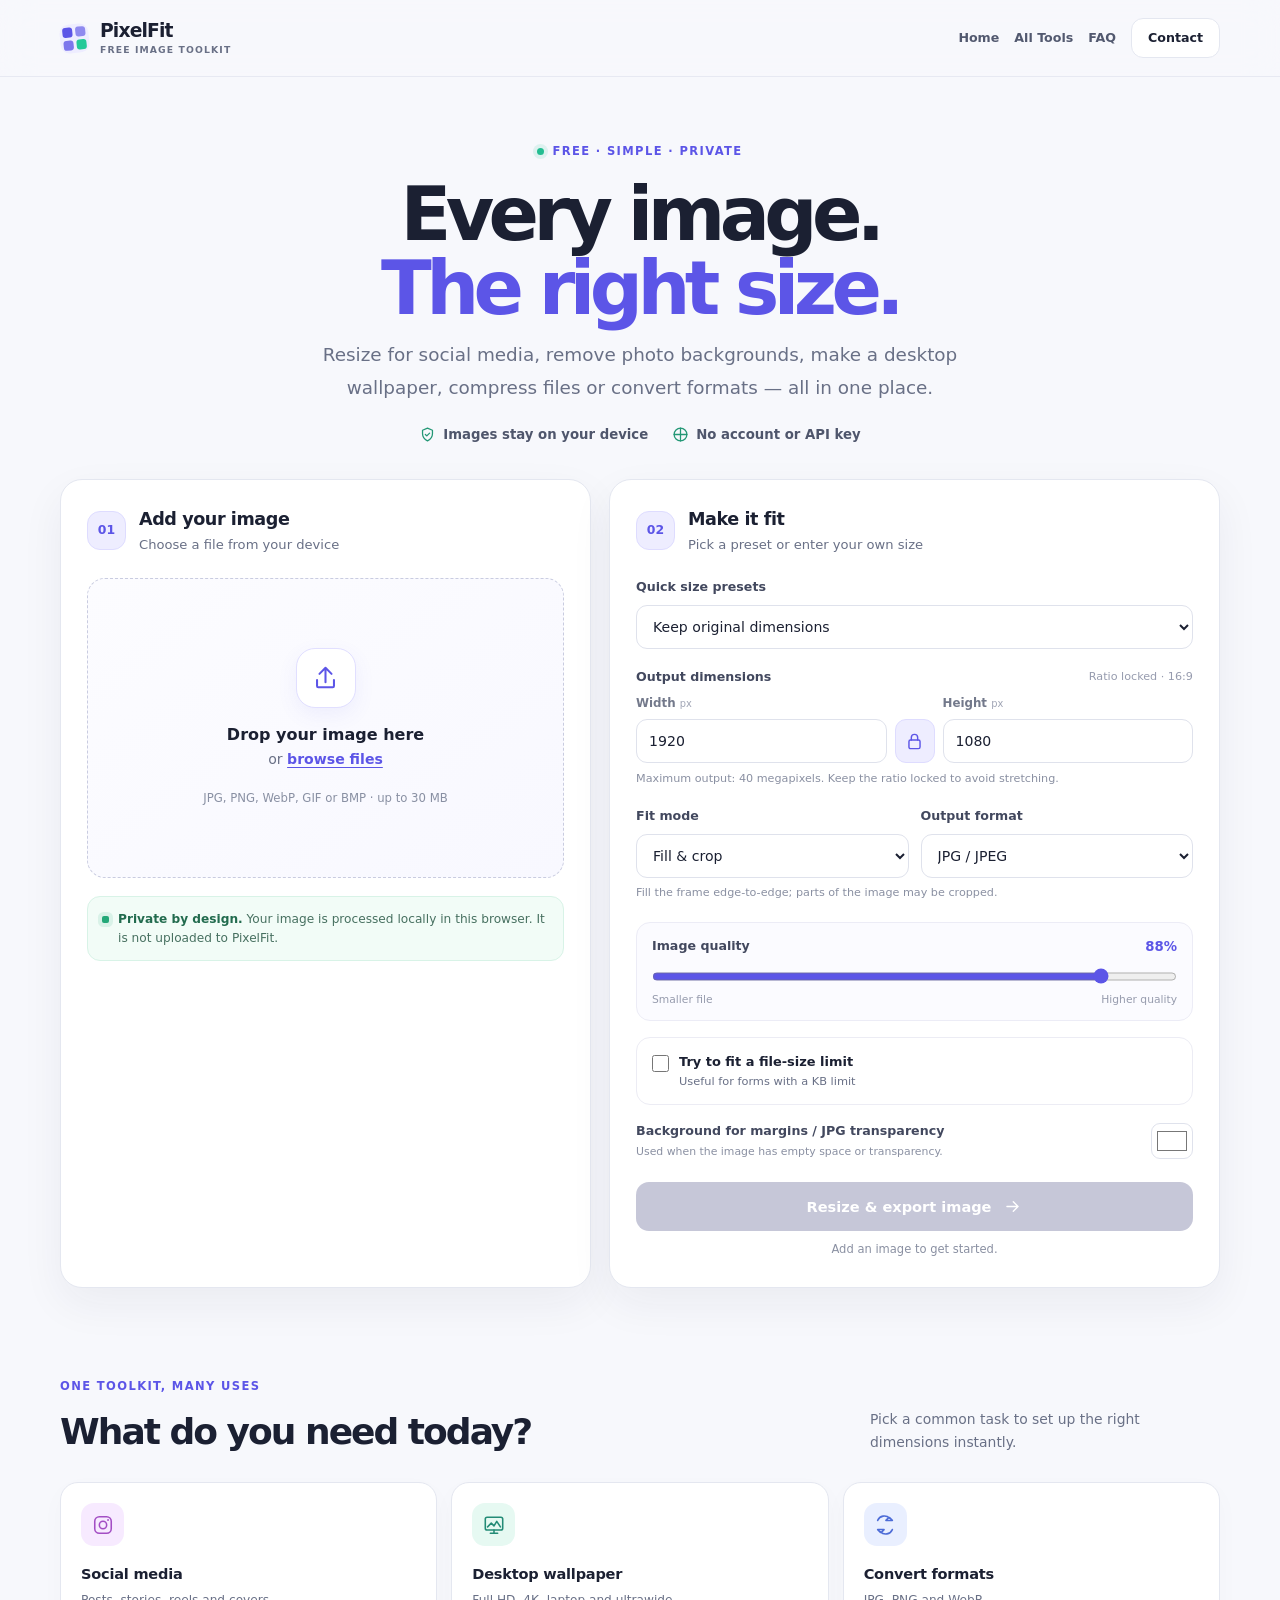
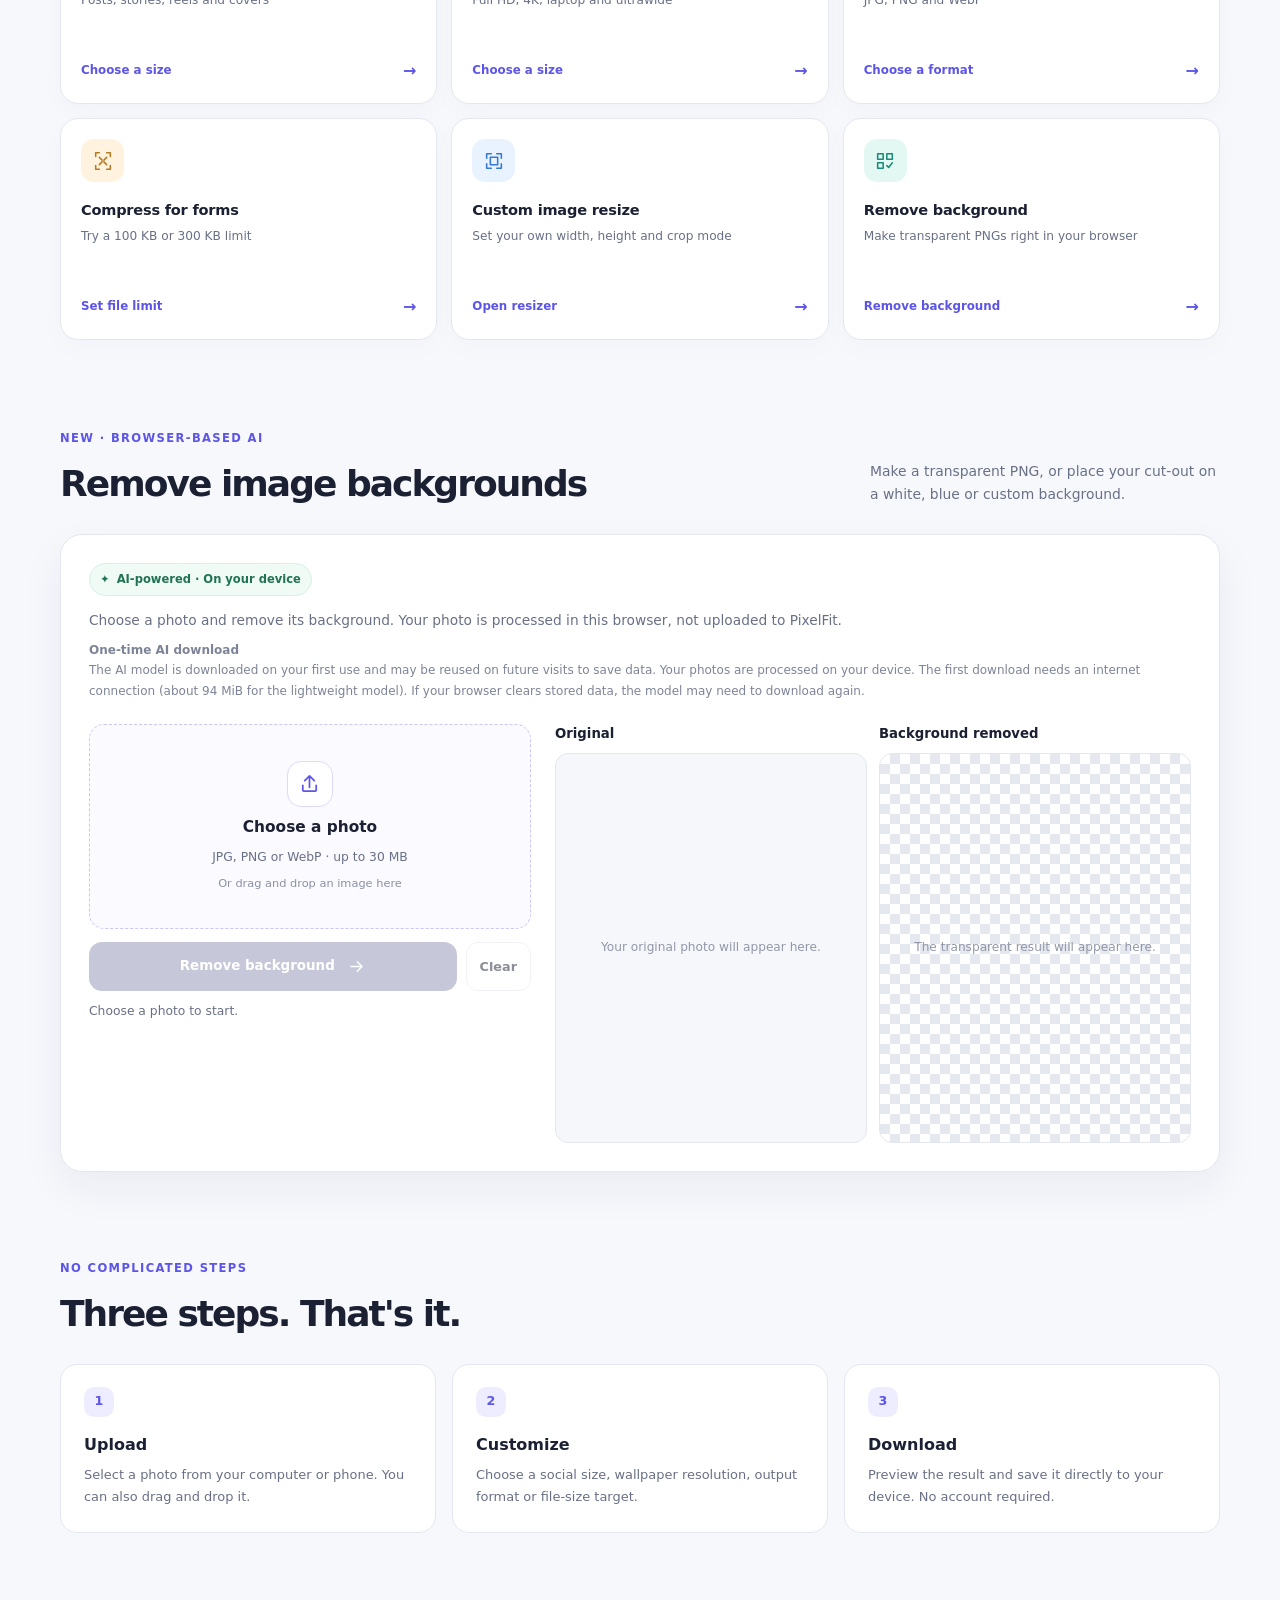
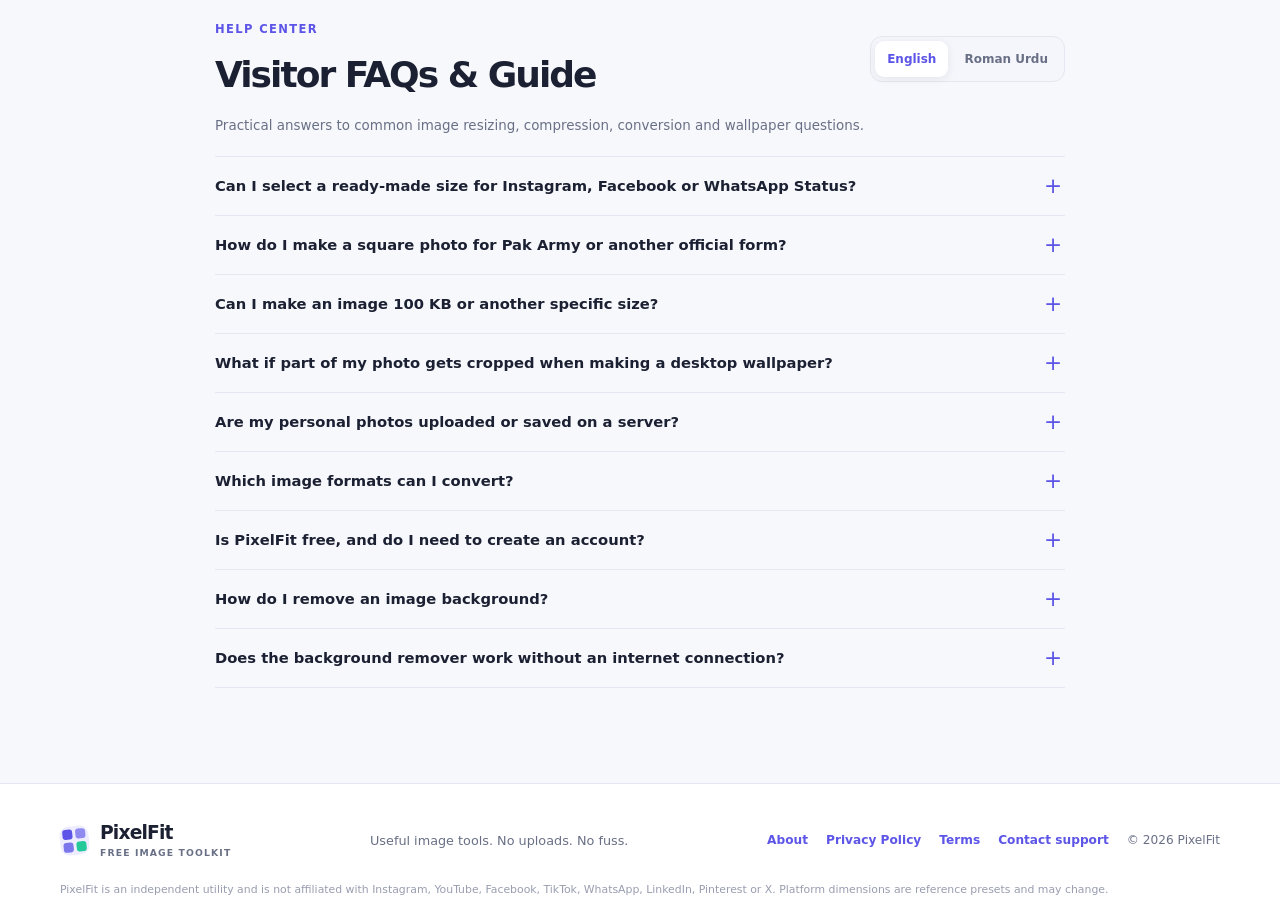
==== commit 837ad776: "Add files via upload" ====
--- a/index.html
+++ b/index.html
@@ -20,13 +20,8 @@
       </a>
       <nav class="top-nav" aria-label="Main navigation">
         <a href="#top">Home</a>
-        <a href="#workspace">Image Resizer</a>
         <a href="#tools">All Tools</a>
-        <a href="#background-remover">Background Remover</a>
         <a href="#faq">FAQ</a>
-        <a href="about.html">About</a>
-        <a href="privacy.html">Privacy Policy</a>
-        <a href="terms.html">Terms</a>
         <button class="nav-contact" id="contactButton" type="button" aria-haspopup="dialog" aria-controls="contactDialog">Contact</button>
       </nav>
     </div>
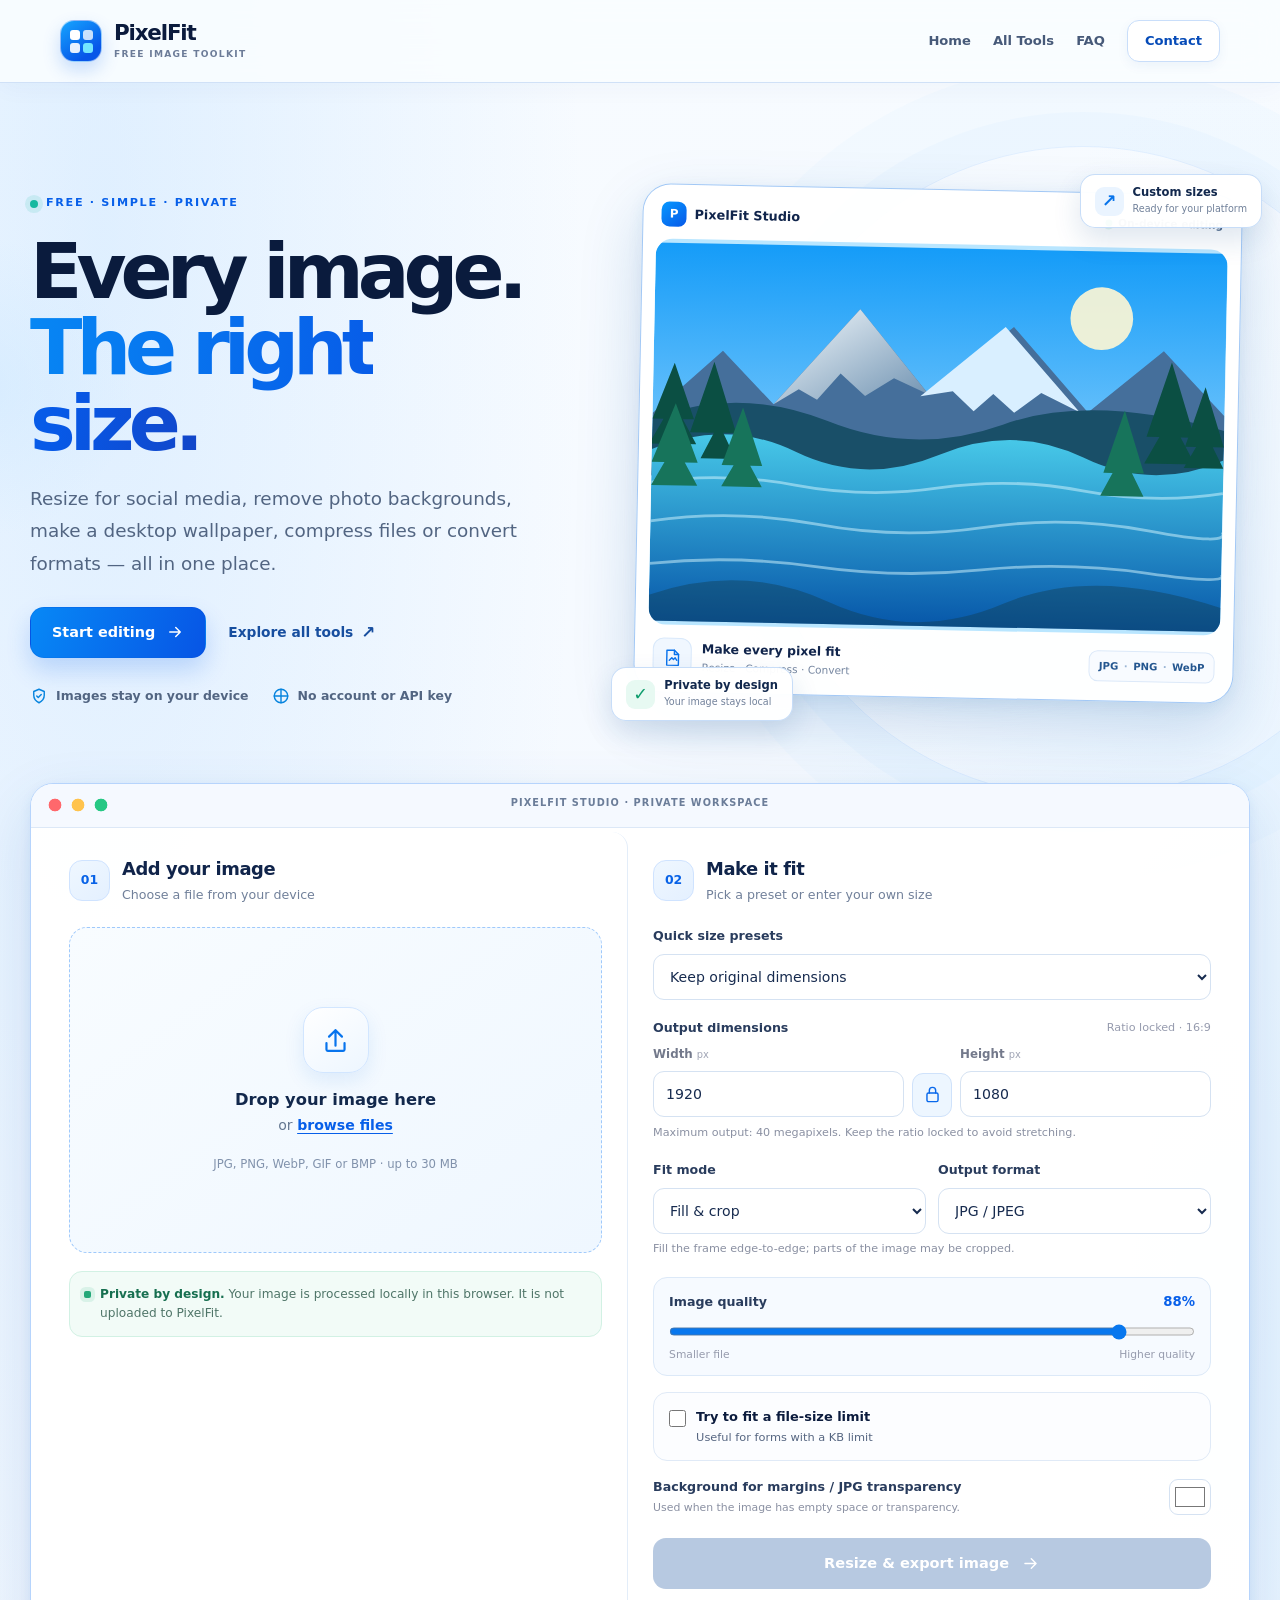
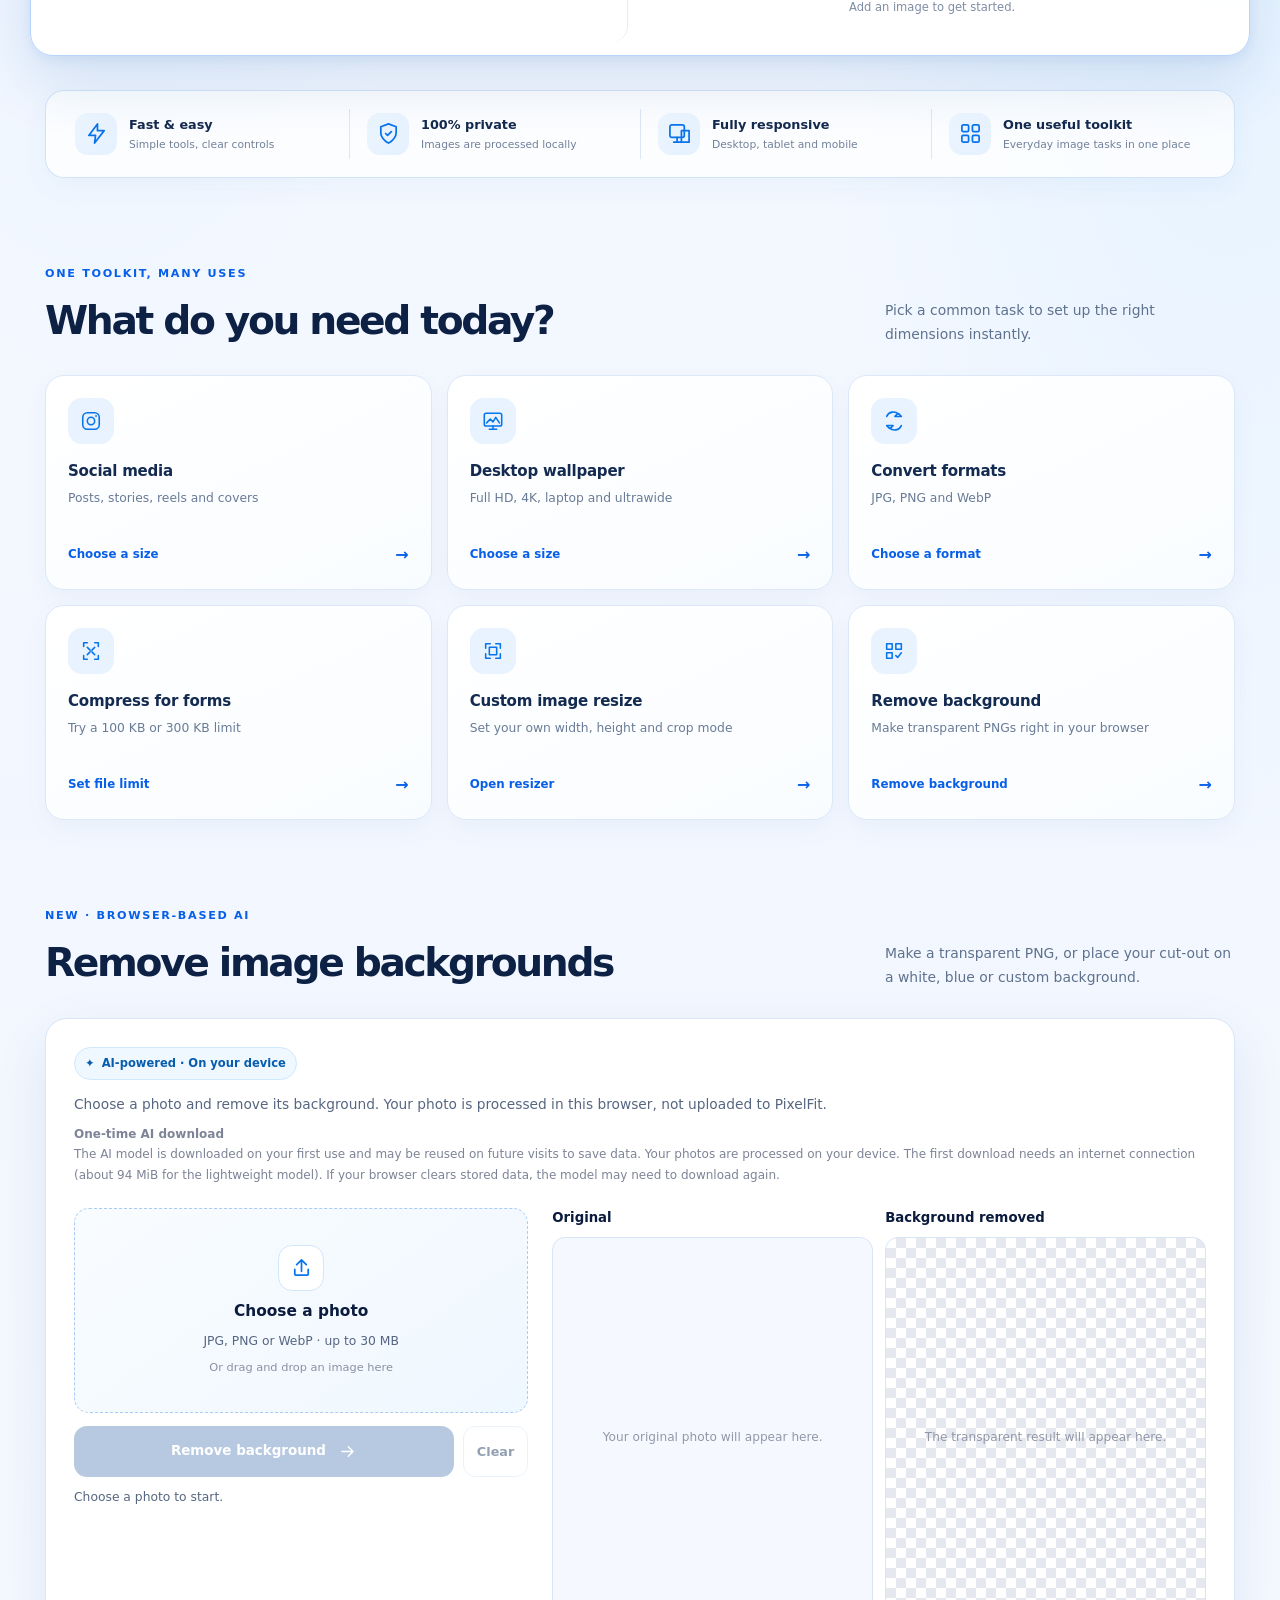
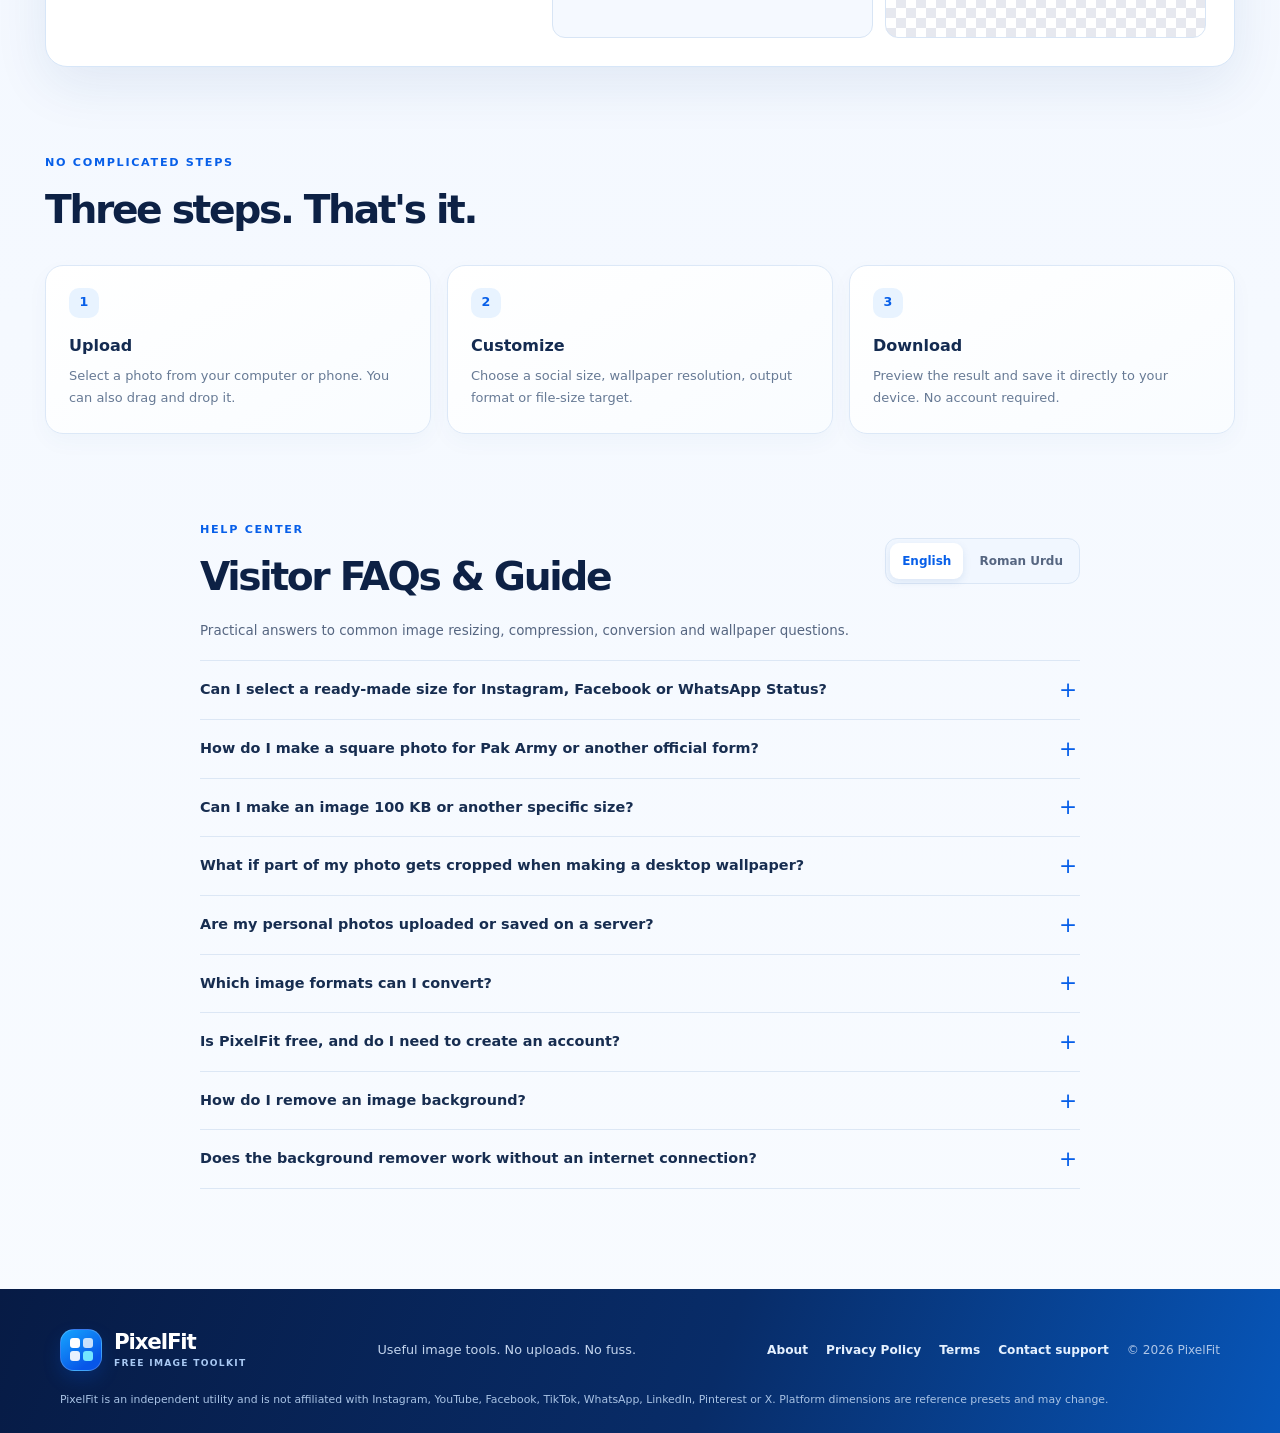
==== commit 8d9e5a9a: "Updated" ====
--- a/index.html
+++ b/index.html
@@ -3,11 +3,12 @@
 <head>
   <meta charset="utf-8">
   <meta name="viewport" content="width=device-width, initial-scale=1">
-  <meta name="theme-color" content="#f7f8fc">
+  <meta name="theme-color" content="#f1f7ff">
   <meta name="description" content="Resize, crop, compress, convert images, and remove photo backgrounds online for free. Make social media graphics, form photos and desktop wallpapers with PixelFit.">
   <title>PixelFit — Free Image Resizer, Converter &amp; Background Remover</title>
   <link rel="icon" type="image/svg+xml" href="favicon.svg">
   <link rel="stylesheet" href="styles.css">
+  <link rel="stylesheet" href="pixel-fit-redesign.css">
   <script src="app.js" defer></script>
 </head>
 <body>
@@ -29,12 +30,53 @@
 
   <main id="main">
     <section class="hero" id="top">
-      <div class="eyebrow"><span class="eyebrow-dot"></span> FREE · SIMPLE · PRIVATE</div>
-      <h1>Every image.<br><span>The right size.</span></h1>
-      <p class="hero-copy">Resize for social media, remove photo backgrounds, make a desktop wallpaper, compress files or convert formats — all in one place.</p>
-      <div class="trust-row">
-        <span><svg viewBox="0 0 24 24" aria-hidden="true"><path d="M12 3 19 6v5c0 4.8-3 8-7 10-4-2-7-5.2-7-10V6l7-3Z"/><path d="m9 12 2 2 4-4"/></svg> Images stay on your device</span>
-        <span><svg viewBox="0 0 24 24" aria-hidden="true"><path d="M12 3v18M3 12h18"/><circle cx="12" cy="12" r="9"/></svg> No account or API key</span>
+      <div class="hero-inner">
+        <div class="hero-message">
+          <div class="eyebrow"><span class="eyebrow-dot"></span> FREE · SIMPLE · PRIVATE</div>
+          <h1>Every image.<br><span>The right size.</span></h1>
+          <p class="hero-copy">Resize for social media, remove photo backgrounds, make a desktop wallpaper, compress files or convert formats — all in one place.</p>
+          <div class="hero-actions">
+            <a class="hero-primary-link" href="#workspace">Start editing <svg viewBox="0 0 24 24" aria-hidden="true"><path d="M5 12h14m-6-6 6 6-6 6"/></svg></a>
+            <a class="hero-secondary-link" href="#tools">Explore all tools <span aria-hidden="true">↗</span></a>
+          </div>
+          <div class="trust-row">
+            <span><svg viewBox="0 0 24 24" aria-hidden="true"><path d="M12 3 19 6v5c0 4.8-3 8-7 10-4-2-7-5.2-7-10V6l7-3Z"/><path d="m9 12 2 2 4-4"/></svg> Images stay on your device</span>
+            <span><svg viewBox="0 0 24 24" aria-hidden="true"><path d="M12 3v18M3 12h18"/><circle cx="12" cy="12" r="9"/></svg> No account or API key</span>
+          </div>
+        </div>
+        <div class="hero-art" aria-hidden="true">
+          <div class="hero-art-halo"></div>
+          <div class="hero-art-frame">
+            <div class="hero-art-topline"><span class="hero-art-brand"><span class="hero-art-mark">P</span> PixelFit Studio</span><span class="hero-art-private"><i></i> On-device editing</span></div>
+            <div class="hero-art-scene">
+              <svg viewBox="0 0 620 410" role="presentation" xmlns="http://www.w3.org/2000/svg">
+                <defs>
+                  <linearGradient id="pfSky" x1="0" y1="0" x2="0" y2="1"><stop stop-color="#159cf8"/><stop offset="1" stop-color="#c4eaff"/></linearGradient>
+                  <linearGradient id="pfLake" x1="0" y1="0" x2="0" y2="1"><stop stop-color="#47c8e8"/><stop offset="1" stop-color="#0757a9"/></linearGradient>
+                  <linearGradient id="pfPeak" x1="0" y1="0" x2="1" y2="1"><stop stop-color="#f7fcff"/><stop offset="1" stop-color="#6a8eae"/></linearGradient>
+                </defs>
+                <rect width="620" height="410" fill="url(#pfSky)"/>
+                <circle cx="485" cy="73" r="34" fill="#fff8d5" opacity=".9"/>
+                <path d="M0 185 75 116l56 57 92-105 76 91 91-75 82 91 81-68 67 69v77H0Z" fill="#456f9b"/>
+                <path d="m131 173 92-105 76 91-38-17-31 20-27-24-25 29-20-11Z" fill="url(#pfPeak)"/>
+                <path d="m290 161 91-77 82 91-42-20-29 22-23-20-21 19-23-21Z" fill="#d9efff"/>
+                <path d="M0 190q95-36 190 0t190 0 240 2v60H0Z" fill="#194f68"/>
+                <path d="M0 224q80-35 156 0t156 0 156 0 152 0v186H0Z" fill="url(#pfLake)"/>
+                <path d="M0 260q78-13 156 0t156 0 156 0 152 0M0 302q90-15 180 0t180 0 180 0 80 0M0 348q90-11 180 0t180 0 180 0 80 0" fill="none" stroke="#d8f8ff" stroke-width="3" opacity=".5"/>
+                <g fill="#0b4f43"><path d="M0 191 23 130l22 61h-12l15 27H-3l15-27Z"/><path d="M41 205 66 128l25 77H77l14 28H53l14-28Z"/><path d="M536 200 562 119l26 81h-15l16 29h-55l16-29Z"/><path d="M578 210 599 145l21 65h-12l12 23h-43l13-23Z"/></g>
+                <g fill="#17745b"><path d="M0 238 25 174l25 64H36l14 25H0l14-25Z"/><path d="M76 240 98 177l22 63h-13l13 23H76l13-23Z"/><path d="M490 240 512 172l22 68h-13l13 25h-47l13-25Z"/></g>
+                <path d="M0 382q100-37 195 4t190-2 235 0v26H0Z" fill="#123d50" opacity=".42"/>
+              </svg>
+            </div>
+            <div class="hero-art-foot">
+              <span class="hero-art-file-icon"><svg viewBox="0 0 24 24"><path d="M5 3h9l5 5v13H5z"/><path d="M14 3v5h5M8 15l3-3 2 2 2-2 2 3"/></svg></span>
+              <span class="hero-art-file-copy"><strong>Make every pixel fit</strong><small>Resize · Compress · Convert</small></span>
+              <span class="hero-art-format">JPG <b>·</b> PNG <b>·</b> WebP</span>
+            </div>
+          </div>
+          <div class="hero-float hero-float-size"><span class="hero-float-icon">↗</span><span><strong>Custom sizes</strong><small>Ready for your platform</small></span></div>
+          <div class="hero-float hero-float-privacy"><span class="hero-float-shield">✓</span><span><strong>Private by design</strong><small>Your image stays local</small></span></div>
+        </div>
       </div>
     </section>
 
@@ -164,6 +206,14 @@
       </div>
     </section>
 
+
+    <section class="benefit-strip" aria-label="PixelFit benefits">
+      <div class="benefit-item"><span class="benefit-icon"><svg viewBox="0 0 24 24" aria-hidden="true"><path d="m13 2-9 12h7l-1 8 10-13h-7l0-7Z"/></svg></span><span><strong>Fast & easy</strong><small>Simple tools, clear controls</small></span></div>
+      <div class="benefit-item"><span class="benefit-icon"><svg viewBox="0 0 24 24" aria-hidden="true"><path d="M12 22s8-4 8-11V5l-8-3-8 3v6c0 7 8 11 8 11Z"/><path d="m9 12 2 2 4-4"/></svg></span><span><strong>100% private</strong><small>Images are processed locally</small></span></div>
+      <div class="benefit-item"><span class="benefit-icon"><svg viewBox="0 0 24 24" aria-hidden="true"><rect x="2" y="3" width="15" height="13" rx="2"/><path d="M6 21h7m-3.5-5v5M19 9h3v12h-8V9h5Z"/></svg></span><span><strong>Fully responsive</strong><small>Desktop, tablet and mobile</small></span></div>
+      <div class="benefit-item"><span class="benefit-icon"><svg viewBox="0 0 24 24" aria-hidden="true"><rect x="3" y="3" width="7" height="7" rx="1.5"/><rect x="14" y="3" width="7" height="7" rx="1.5"/><rect x="3" y="14" width="7" height="7" rx="1.5"/><rect x="14" y="14" width="7" height="7" rx="1.5"/></svg></span><span><strong>One useful toolkit</strong><small>Everyday image tasks in one place</small></span></div>
+    </section>
+
     <section class="tools-section" id="tools">
       <div class="section-heading"><div><div class="eyebrow">ONE TOOLKIT, MANY USES</div><h2>What do you need today?</h2></div><p>Pick a common task to set up the right dimensions instantly.</p></div>
       <div class="tool-cards">
--- a/pixel-fit-redesign.css
+++ b/pixel-fit-redesign.css
@@ -0,0 +1,631 @@
+/* --------------------------------------------------------------------------
+   PixelFit visual redesign
+   This layer intentionally sits after styles.css so the original components,
+   dimensions, state classes, and JavaScript hooks remain unchanged.
+   -------------------------------------------------------------------------- */
+
+:root {
+  color-scheme: light;
+  --bg: #f3f8ff;
+  --surface: #ffffff;
+  --ink: #0b1b3d;
+  --muted: #566681;
+  --line: #dce7f6;
+  --primary: #075fe9;
+  --primary-dark: #064bb8;
+  --primary-soft: #eaf3ff;
+  --mint: #e8f9f1;
+  --mint-ink: #13764e;
+  --shadow: 0 18px 54px rgba(22, 70, 136, .09);
+  --radius: 22px;
+}
+
+html { scroll-padding-top: 104px; }
+body {
+  color: var(--ink);
+  background:
+    radial-gradient(ellipse at 8% 5%, rgba(123, 190, 255, .19), transparent 30rem),
+    radial-gradient(ellipse at 96% 28%, rgba(168, 217, 255, .22), transparent 28rem),
+    linear-gradient(180deg, #f7fbff 0%, #f2f7ff 52%, #f8fbff 100%);
+}
+button:focus-visible, a:focus-visible, input:focus-visible, select:focus-visible,
+.dropzone:focus-visible, .bg-upload-zone:focus-visible {
+  outline: 3px solid rgba(7, 95, 233, .3);
+  outline-offset: 3px;
+}
+
+/* Header and wordmark */
+.site-header {
+  border-bottom-color: rgba(198, 219, 246, .8);
+  background: rgba(250, 253, 255, .88);
+  box-shadow: 0 5px 24px rgba(20, 69, 131, .035);
+}
+.header-inner { min-height: 82px; }
+.brand { gap: 12px; }
+.brand-mark {
+  width: 42px;
+  height: 42px;
+  grid-template-columns: repeat(2, 10px);
+  grid-template-rows: repeat(2, 10px);
+  gap: 3px;
+  place-content: center;
+  padding: 0;
+  border: 1px solid rgba(255,255,255,.55);
+  border-radius: 14px;
+  transform: none;
+  background: linear-gradient(145deg, #16a5ff 0%, #0756e8 78%);
+  box-shadow: 0 8px 18px rgba(7, 95, 233, .2);
+}
+.brand-mark span,
+.brand-mark span:nth-child(2),
+.brand-mark span:nth-child(3),
+.brand-mark span:nth-child(4) {
+  width: 10px;
+  height: 10px;
+  border-radius: 3px;
+  background: #fff;
+  opacity: 1;
+}
+.brand-mark span:nth-child(2) { opacity: .78; }
+.brand-mark span:nth-child(3) { opacity: .9; }
+.brand-mark span:nth-child(4) { background: #73e5ff; }
+.brand-copy strong { color: #0b1b3d; font-size: 1.34rem; letter-spacing: -.055em; }
+.brand-copy small { color: #6c7c98; font-size: .57rem; letter-spacing: .14em; }
+.top-nav { gap: 22px; color: #475a79; font-size: .82rem; }
+.top-nav a { position: relative; padding: 8px 0; }
+.top-nav a:hover, .top-nav a.is-current { color: var(--primary); }
+.top-nav .nav-contact {
+  padding: 10px 17px;
+  border: 1px solid #c9defa;
+  border-radius: 12px;
+  background: #fff;
+  color: var(--primary-dark);
+  box-shadow: 0 4px 12px rgba(24, 89, 170, .06);
+}
+.top-nav .nav-contact:hover { border-color: #8dbbfa; background: #f4f9ff; color: var(--primary); }
+
+/* Hero: editorial headline with a custom PixelFit image illustration */
+.hero {
+  position: relative;
+  width: min(1220px, calc(100% - 48px));
+  padding: clamp(54px, 7vw, 88px) 0 58px;
+  text-align: left;
+}
+.hero::before,
+.hero::after {
+  position: absolute;
+  z-index: 0;
+  content: "";
+  pointer-events: none;
+}
+.hero::before {
+  top: 9%;
+  right: -13%;
+  width: min(650px, 65vw);
+  aspect-ratio: 1;
+  border: 1px solid rgba(111, 180, 255, .17);
+  border-radius: 50%;
+  box-shadow: 0 0 0 34px rgba(121, 190, 255, .055), 0 0 0 82px rgba(121, 190, 255, .035);
+}
+.hero::after {
+  top: 22%;
+  left: -16%;
+  width: 300px;
+  height: 300px;
+  border-radius: 50%;
+  background: radial-gradient(circle, rgba(189, 225, 255, .32), transparent 70%);
+}
+.hero-inner {
+  position: relative;
+  z-index: 1;
+  display: grid;
+  grid-template-columns: minmax(0, .92fr) minmax(0, 1.08fr);
+  align-items: center;
+  gap: clamp(34px, 5.5vw, 74px);
+}
+.hero-message { position: relative; z-index: 1; min-width: 0; }
+.eyebrow {
+  color: #075fe9;
+  font-size: .7rem;
+  font-weight: 850;
+  letter-spacing: .15em;
+}
+.eyebrow-dot {
+  width: 8px;
+  height: 8px;
+  background: #15b9a0;
+  box-shadow: 0 0 0 5px rgba(21, 185, 160, .13);
+}
+.hero h1 {
+  max-width: 640px;
+  margin: 19px 0 17px;
+  color: #0a1b3d;
+  font-size: clamp(3.15rem, 6vw, 5.25rem);
+  font-weight: 850;
+  line-height: .99;
+  letter-spacing: -.078em;
+}
+.hero h1 span {
+  color: #075fe9;
+  background: linear-gradient(100deg, #0787f4 0%, #0759e7 72%, #1245c8 100%);
+  -webkit-background-clip: text;
+  background-clip: text;
+  -webkit-text-fill-color: transparent;
+}
+.hero .hero-copy {
+  max-width: 560px;
+  margin: 21px 0 0;
+  color: #526582;
+  font-size: clamp(1rem, 1.55vw, 1.15rem);
+  line-height: 1.78;
+}
+.hero-actions { display: flex; flex-wrap: wrap; align-items: center; gap: 13px 22px; margin-top: 26px; }
+.hero-primary-link {
+  display: inline-flex;
+  min-height: 51px;
+  align-items: center;
+  justify-content: center;
+  gap: 11px;
+  padding: 0 21px;
+  border: 1px solid rgba(0, 76, 210, .18);
+  border-radius: 14px;
+  background: linear-gradient(110deg, #0788f6, #0755e5);
+  color: #fff;
+  font-size: .9rem;
+  font-weight: 800;
+  text-decoration: none;
+  box-shadow: 0 12px 24px rgba(7, 95, 233, .2);
+  transition: transform .18s ease, box-shadow .18s ease, filter .18s ease;
+}
+.hero-primary-link svg { width: 18px; height: 18px; fill: none; stroke: currentColor; stroke-width: 1.9; stroke-linecap: round; stroke-linejoin: round; }
+.hero-primary-link:hover { transform: translateY(-2px); filter: saturate(1.08); box-shadow: 0 16px 28px rgba(7, 95, 233, .25); }
+.hero-secondary-link { display: inline-flex; align-items: center; gap: 8px; color: #174e9f; font-size: .86rem; font-weight: 800; text-decoration: none; }
+.hero-secondary-link:hover { color: var(--primary); }
+.hero-secondary-link span { font-size: 1.05rem; }
+.hero .trust-row {
+  justify-content: flex-start;
+  gap: 10px 23px;
+  margin-top: 29px;
+  color: #526582;
+  font-size: .78rem;
+  font-weight: 680;
+}
+.hero .trust-row span { gap: 8px; }
+.hero .trust-row svg { width: 18px; height: 18px; stroke: #0784de; stroke-width: 1.9; }
+
+.hero-art { position: relative; isolation: isolate; min-width: 0; padding: 18px 12px 27px 9px; }
+.hero-art-halo {
+  position: absolute;
+  z-index: 0;
+  inset: 6% 0 1% 9%;
+  border-radius: 48%;
+  background: radial-gradient(ellipse, rgba(70, 163, 255, .24), rgba(190, 225, 255, .14) 49%, transparent 72%);
+  filter: blur(8px);
+}
+.hero-art-frame {
+  position: relative;
+  z-index: 1;
+  overflow: hidden;
+  padding: 13px;
+  border: 1px solid rgba(152, 195, 244, .9);
+  border-radius: 28px;
+  background: rgba(255,255,255,.94);
+  box-shadow: 0 25px 62px rgba(19, 83, 157, .18), 0 5px 16px rgba(40, 109, 184, .08);
+  transform: rotate(1.15deg);
+}
+.hero-art-topline { display: flex; align-items: center; justify-content: space-between; gap: 12px; padding: 4px 5px 12px; }
+.hero-art-brand { display: inline-flex; align-items: center; gap: 8px; color: #10244b; font-size: .8rem; font-weight: 850; }
+.hero-art-mark { display: grid; width: 25px; height: 25px; place-items: center; border-radius: 8px; background: linear-gradient(140deg, #0799ff, #0758e8); color: #fff; font-size: .74rem; font-weight: 900; }
+.hero-art-private { display: inline-flex; align-items: center; gap: 6px; color: #4c6585; font-size: .66rem; font-weight: 750; }
+.hero-art-private i { width: 7px; height: 7px; border-radius: 50%; background: #18b78e; box-shadow: 0 0 0 3px rgba(24,183,142,.12); }
+.hero-art-scene { overflow: hidden; aspect-ratio: 1.48; border-radius: 17px; background: #b9e6ff; }
+.hero-art-scene svg { display: block; width: 100%; height: 100%; }
+.hero-art-foot { display: flex; align-items: center; gap: 10px; padding: 13px 5px 2px; }
+.hero-art-file-icon { display: grid; width: 39px; height: 39px; flex: 0 0 39px; place-items: center; border: 1px solid #d9e9fb; border-radius: 11px; background: #f0f7ff; color: #0872ec; }
+.hero-art-file-icon svg { width: 20px; height: 20px; fill: none; stroke: currentColor; stroke-width: 1.7; stroke-linecap: round; stroke-linejoin: round; }
+.hero-art-file-copy { display: flex; min-width: 0; flex: 1; flex-direction: column; gap: 2px; }
+.hero-art-file-copy strong { color: #10244b; font-size: .78rem; }
+.hero-art-file-copy small { color: #7586a0; font-size: .66rem; }
+.hero-art-format { flex: 0 0 auto; padding: 7px 9px; border: 1px solid #dce9f9; border-radius: 9px; background: #f8fbff; color: #24568f; font-size: .63rem; font-weight: 850; }
+.hero-art-format b { color: #9bb5d4; padding: 0 2px; }
+.hero-float {
+  position: absolute;
+  z-index: 2;
+  display: flex;
+  align-items: center;
+  gap: 9px;
+  padding: 11px 14px;
+  border: 1px solid rgba(197, 220, 248, .95);
+  border-radius: 15px;
+  background: rgba(255,255,255,.97);
+  box-shadow: 0 12px 28px rgba(22, 79, 143, .14);
+}
+.hero-float-size { top: 3px; right: -12px; }
+.hero-float-privacy { bottom: 4px; left: -18px; }
+.hero-float > span:last-child { display: flex; flex-direction: column; gap: 2px; }
+.hero-float strong { color: #12284d; font-size: .72rem; line-height: 1.2; }
+.hero-float small { color: #71819a; font-size: .6rem; }
+.hero-float-icon, .hero-float-shield { display: grid; width: 29px; height: 29px; flex: 0 0 29px; place-items: center; border-radius: 9px; background: #eaf4ff; color: #0874eb; font-size: 1.1rem; font-weight: 900; }
+.hero-float-shield { background: #e7f9f2; color: #0d9c6c; }
+
+/* The real editor is framed as a compact studio window; controls stay real. */
+.workspace {
+  position: relative;
+  isolation: isolate;
+  width: min(1220px, calc(100% - 48px));
+  grid-template-columns: minmax(0, .98fr) minmax(0, 1.02fr);
+  gap: 0;
+  margin: 0 auto;
+  padding: 48px 13px 13px;
+  border: 1px solid #b6d4fc;
+  border-radius: 23px;
+  background: rgba(255,255,255,.98);
+  box-shadow: 0 24px 62px rgba(18, 83, 166, .14), 0 4px 12px rgba(23, 100, 193, .08);
+  scroll-margin-top: 108px;
+}
+.workspace::before {
+  position: absolute;
+  z-index: 0;
+  top: 0;
+  right: 0;
+  left: 0;
+  height: 43px;
+  border-bottom: 1px solid #dce8f7;
+  border-radius: 22px 22px 0 0;
+  background-color: #f5f9ff;
+  background-image:
+    radial-gradient(circle at 24px 21px, #ff686c 0 6px, transparent 6.7px),
+    radial-gradient(circle at 47px 21px, #ffc34d 0 6px, transparent 6.7px),
+    radial-gradient(circle at 70px 21px, #26c884 0 6px, transparent 6.7px);
+  content: "";
+}
+.workspace::after {
+  position: absolute;
+  top: 12px;
+  left: 50%;
+  color: #6b7d99;
+  content: "PIXELFIT STUDIO  ·  PRIVATE WORKSPACE";
+  font-size: .61rem;
+  font-weight: 800;
+  letter-spacing: .11em;
+  transform: translateX(-50%);
+  white-space: nowrap;
+}
+.workspace > .panel {
+  position: relative;
+  z-index: 1;
+  border: 0;
+  border-radius: 16px;
+  background: transparent;
+  box-shadow: none;
+}
+.upload-panel { padding: 24px 25px 23px; border-right: 1px solid #e3edf9 !important; }
+.settings-panel { padding: 24px 25px 23px; }
+.panel-heading { gap: 12px; margin-bottom: 22px; }
+.step-number {
+  flex-basis: 41px;
+  width: 41px;
+  height: 41px;
+  border: 1px solid #cfe3ff;
+  border-radius: 13px;
+  background: linear-gradient(145deg, #eff7ff, #e4f0ff);
+  color: #0862e7;
+}
+.panel-heading h2 { color: #10244a; font-size: 1.12rem; }
+.panel-heading p { color: #71809a; font-size: .79rem; }
+.dropzone {
+  min-height: 326px;
+  border: 1.5px dashed #9fc9fb;
+  border-radius: 18px;
+  background: linear-gradient(145deg, #f8fcff 0%, #eff7ff 100%);
+}
+.dropzone:hover, .dropzone.drag-over { border-color: #0874ee; background: #eaf4ff; }
+.upload-icon {
+  width: 66px;
+  height: 66px;
+  border: 1px solid #d2e6ff;
+  border-radius: 20px;
+  background: linear-gradient(145deg, #fff, #edf6ff);
+  box-shadow: 0 8px 20px rgba(17, 112, 220, .1);
+}
+.upload-icon svg { width: 31px; height: 31px; stroke: #0874ed; }
+.dropzone > strong { color: #12284c; font-size: 1.02rem; }
+.dropzone > span { color: #647791; }
+.inline-button { color: #075fe9; }
+.dropzone small { color: #8192ac; }
+.source-card { border-color: #dce8f7; border-radius: 17px; background: #f7fbff; }
+.source-preview-wrap { background-color: #f0f6ff; }
+.privacy-note { border-color: #d2f1e4; background: #f2fbf7; color: #4f7568; }
+.privacy-note strong { color: #176f50; }
+.field-label { color: #293c5d; }
+.control {
+  height: 46px;
+  border-color: #d5e2f2;
+  border-radius: 11px;
+  background: #fff;
+  color: #172b4f;
+}
+.control:hover { border-color: #a9c9f2; }
+.control:focus { border-color: #0874ef; box-shadow: 0 0 0 3px rgba(8,116,239,.11); }
+.ratio-lock { border-color: #cfe2fb; background: #edf6ff; color: #0868eb; }
+.ratio-lock:not(.is-locked) { background: #f4f7fb; }
+.quality-block { border-color: #dce9f8; border-radius: 14px; background: #f6faff; }
+.range-label-row strong { color: #075fe9; }
+input[type="range"] { accent-color: #0877ee; }
+.target-size-block { border-color: #e0eaf7; border-radius: 14px; background: #fcfdff; }
+.checkbox-line > input { accent-color: #086deb; }
+.background-row input[type="color"] { border-color: #d5e2f2; }
+.primary-button {
+  min-height: 51px;
+  border-radius: 13px;
+  background: linear-gradient(105deg, #087ef3, #0753df);
+  box-shadow: 0 9px 20px rgba(7, 95, 233, .2);
+}
+.primary-button:hover:not(:disabled) {
+  background: linear-gradient(105deg, #0872e4, #0649c3);
+  box-shadow: 0 13px 24px rgba(7, 95, 233, .25);
+}
+.primary-button:disabled { background: #b7c9e1; }
+.process-status { color: #7e8da5; }
+
+/* Result state, benefit strip and tool catalogue */
+.result-panel {
+  width: min(1220px, calc(100% - 48px));
+  margin: 20px auto 0;
+  padding: 26px;
+  border: 1px solid #d5e5f8;
+  border-radius: 22px;
+  background: #fff;
+  box-shadow: var(--shadow);
+}
+.success-step { border-color: #c8eddd; background: #e9faf2; color: #158053; }
+.output-preview-wrap { border-color: #dce8f7; background-color: #f2f7ff; }
+.stat-box { border-color: #dfebf8; background: #f8fbff; }
+.target-notice.success { background: #effaf5; }
+.benefit-strip {
+  display: grid;
+  width: min(1190px, calc(100% - 56px));
+  grid-template-columns: repeat(4, minmax(0, 1fr));
+  margin: 34px auto 0;
+  padding: 18px 12px;
+  border: 1px solid rgba(203, 224, 249, .88);
+  border-radius: 19px;
+  background: rgba(255,255,255,.75);
+  box-shadow: 0 10px 28px rgba(29, 87, 151, .045);
+}
+.benefit-item { display: flex; min-width: 0; align-items: center; gap: 12px; padding: 4px 17px; }
+.benefit-item + .benefit-item { border-left: 1px solid #dce8f7; }
+.benefit-icon {
+  display: grid;
+  width: 42px;
+  height: 42px;
+  flex: 0 0 42px;
+  place-items: center;
+  border-radius: 13px;
+  background: linear-gradient(145deg, #edf7ff, #e5f0ff);
+  color: #0873ec;
+}
+.benefit-icon svg { width: 23px; height: 23px; fill: none; stroke: currentColor; stroke-width: 1.8; stroke-linecap: round; stroke-linejoin: round; }
+.benefit-item > span:last-child { display: flex; min-width: 0; flex-direction: column; gap: 2px; }
+.benefit-item strong { color: #13294d; font-size: .8rem; }
+.benefit-item small { color: #71819a; font-size: .67rem; line-height: 1.4; }
+.tools-section, .background-remover-section, .how-section, .faq-section {
+  width: min(1190px, calc(100% - 48px));
+  margin-top: 82px;
+}
+.section-heading { margin-bottom: 25px; }
+.section-heading h2 { color: #0d2145; font-size: clamp(1.75rem, 3.7vw, 2.45rem); letter-spacing: -.06em; }
+.section-heading > p { color: #5e718d; }
+.tool-cards { grid-template-columns: repeat(3, minmax(0, 1fr)); gap: 15px; }
+.tool-card {
+  position: relative;
+  min-height: 215px;
+  padding: 22px;
+  border-color: #dce8f7;
+  border-radius: 19px;
+  background: linear-gradient(155deg, #fff 0%, #f9fcff 100%);
+  box-shadow: 0 9px 25px rgba(17, 74, 139, .045);
+}
+.tool-card:hover { border-color: #a7cbf8; box-shadow: 0 16px 34px rgba(19, 92, 172, .11); }
+.tool-icon { width: 46px; height: 46px; margin-bottom: 16px; border-radius: 14px; }
+.social-icon { color: #0875ea; background: #e8f3ff; }
+.wallpaper-icon { color: #0875ea; background: #e8f3ff; }
+.convert-icon { color: #0875ea; background: #e8f3ff; }
+.compress-icon { color: #0875ea; background: #e8f3ff; }
+.resize-icon { color: #0875ea; background: #e8f3ff; }
+.bg-remove-icon { color: #0875ea; background: #e8f3ff; }
+.tool-card > strong { color: #142b51; font-size: .94rem; }
+.tool-card > span:not(.tool-icon):not(.tool-link) { color: #697b96; font-size: .77rem; }
+.tool-link { color: #075fe9; }
+
+/* Background remover and the three-step help area */
+.bg-remover-panel {
+  border-color: #d7e6f8;
+  border-radius: 22px;
+  background: #fff;
+  box-shadow: var(--shadow);
+}
+.bg-remover-badge { border-color: #cde9ff; background: #eff8ff; color: #075cae; }
+.bg-upload-zone { border-color: #a9ccf7; background: linear-gradient(145deg, #f9fcff, #eff7ff); }
+.bg-upload-zone:hover, .bg-upload-zone.drag-over { border-color: #0874ef; background: #eaf4ff; }
+.bg-upload-icon { border-color: #d3e6fb; background: #fff; color: #0874ef; }
+.bg-preview-frame { border-color: #d8e5f5; background-color: #f5f9ff; }
+.bg-progress-wrap { border-color: #dce9f8; background: #f7fbff; }
+.bg-progress-wrap progress::-webkit-progress-value { background: linear-gradient(90deg, #087ef3, #18b6d7); }
+.bg-progress-wrap progress::-moz-progress-bar { background: #087ef3; }
+.how-card {
+  border-color: #dce8f7;
+  border-radius: 18px;
+  background: linear-gradient(150deg, #fff, #f9fcff);
+  box-shadow: 0 8px 22px rgba(17, 74, 139, .035);
+}
+.how-card > span { background: #e8f3ff; color: #075fe9; }
+.how-card h3 { color: #142b51; }
+.how-card p { color: #677a95; }
+.faq-section { max-width: 880px; }
+.faq-section details { border-color: #dce7f5; }
+.faq-section details:first-of-type { border-top-color: #dce7f5; }
+.faq-section summary { color: #172d50; font-size: .9rem; }
+.faq-section summary::after { color: #075fe9; }
+.faq-section details p { color: #657894; }
+.faq-language-switch { border-color: #dbe7f6; background: #f1f7ff; }
+.faq-language-switch button.is-active { color: #075fe9; box-shadow: 0 3px 9px rgba(16, 77, 153, .1); }
+
+/* Navy footer band keeps the finish bold and consistent with the references. */
+.site-footer {
+  margin-top: 100px;
+  padding: 32px 0 25px;
+  border-top: 0;
+  background: linear-gradient(110deg, #071b45 0%, #082c68 56%, #0756b9 100%);
+  color: #fff;
+}
+.footer-brand .brand-copy strong { color: #fff; }
+.footer-brand .brand-copy small { color: #a9c9f3; }
+.footer-brand .brand-mark { border-color: rgba(255,255,255,.2); }
+.footer-inner > p { color: #c2d4ed; }
+.footer-links { color: #afc6e7; }
+.footer-links a, .footer-links button { color: #e5f1ff; }
+.footer-links a:hover, .footer-links button:hover { color: #fff; }
+.footer-note { color: #a9c3e5; }
+
+/* Dialog styling */
+.contact-dialog { border-color: #d6e5f7; box-shadow: 0 28px 90px rgba(7, 27, 69, .28); }
+.contact-dialog::backdrop { background: rgba(6, 25, 61, .55); }
+.contact-email-icon { background: #eaf4ff; color: #075fe9; }
+.contact-mail-button { background: linear-gradient(105deg, #087ef3, #0753df); }
+.secondary-button { border-color: #d8e5f5; color: #284467; }
+.secondary-button:hover { border-color: #b7d3f6; background: #f1f7ff; }
+.toast { border-color: #173f7a; background: #0b2451; }
+
+/* Legal pages inherit the same header, palette, cards and footer. */
+.legal-main { width: min(980px, calc(100% - 48px)); padding-top: 65px; }
+.legal-hero h1 { color: #0b1b3d; }
+.legal-card {
+  border-color: #dce8f7;
+  border-radius: 22px;
+  background: rgba(255,255,255,.96);
+  box-shadow: var(--shadow);
+}
+.legal-card h2 { color: #142b51; }
+.legal-card p, .legal-card li { color: #5e718d; }
+.legal-card a, .legal-back-link { color: #075fe9; }
+.legal-updated { color: #7587a2; }
+
+/* Tablet */
+@media (max-width: 1050px) {
+  .hero { width: min(920px, calc(100% - 40px)); }
+  .hero-inner { grid-template-columns: minmax(0, .94fr) minmax(0, 1.06fr); gap: 30px; }
+  .hero h1 { font-size: clamp(3rem, 6vw, 4.45rem); }
+  .hero-float-size { right: -6px; }
+  .hero-float-privacy { left: -8px; }
+  .workspace { width: min(960px, calc(100% - 40px)); grid-template-columns: minmax(0, .9fr) minmax(0, 1.1fr); }
+  .upload-panel, .settings-panel { padding: 21px; }
+  .benefit-strip { width: min(940px, calc(100% - 44px)); }
+  .benefit-item { padding: 4px 11px; gap: 9px; }
+  .benefit-icon { width: 38px; height: 38px; flex-basis: 38px; }
+  .tools-section, .background-remover-section, .how-section, .faq-section { width: min(960px, calc(100% - 40px)); }
+}
+
+/* Mobile */
+@media (max-width: 760px) {
+  html { scroll-padding-top: 126px; }
+  .header-inner { width: min(100% - 30px, 650px); }
+  .top-nav { gap: 17px; }
+  .hero { width: min(100% - 34px, 650px); padding: 49px 0 39px; }
+  .hero-inner { grid-template-columns: 1fr; gap: 26px; }
+  .hero-message { text-align: center; }
+  .hero h1 { margin: 16px auto 13px; font-size: clamp(3rem, 10vw, 4.5rem); }
+  .hero .hero-copy { max-width: 560px; margin: 16px auto 0; font-size: .98rem; }
+  .hero-actions { justify-content: center; margin-top: 22px; }
+  .hero .trust-row { justify-content: center; margin-top: 21px; }
+  .hero-art { width: min(100%, 570px); margin: 0 auto; padding: 10px 8px 22px; }
+  .hero-art-frame { border-radius: 23px; padding: 10px; }
+  .hero-float-size { top: -2px; right: -3px; }
+  .hero-float-privacy { bottom: 1px; left: -4px; }
+  .workspace {
+    width: min(100% - 26px, 660px);
+    grid-template-columns: 1fr;
+    padding: 44px 10px 10px;
+    border-radius: 20px;
+  }
+  .workspace::before { height: 39px; border-radius: 19px 19px 0 0; }
+  .workspace::after { top: 11px; font-size: .54rem; }
+  .upload-panel { border-right: 0 !important; border-bottom: 1px solid #e3edf9 !important; }
+  .upload-panel, .settings-panel { padding: 20px 16px; }
+  .dropzone { min-height: 245px; }
+  .benefit-strip { width: min(100% - 30px, 650px); grid-template-columns: repeat(2, minmax(0, 1fr)); gap: 0; padding: 10px 8px; }
+  .benefit-item { padding: 12px 10px; }
+  .benefit-item:nth-child(3) { border-left: 0; border-top: 1px solid #dce8f7; }
+  .benefit-item:nth-child(4) { border-top: 1px solid #dce8f7; }
+  .result-panel { width: min(100% - 26px, 660px); }
+  .tools-section, .background-remover-section, .how-section, .faq-section { width: min(100% - 30px, 650px); margin-top: 65px; }
+  .tool-cards { grid-template-columns: repeat(2, minmax(0, 1fr)); gap: 11px; }
+  .tool-card { min-height: 198px; padding: 17px; }
+  .bg-remover-panel { padding: 19px; }
+  .legal-main { width: min(100% - 30px, 650px); padding-top: 42px; }
+  .site-footer { margin-top: 70px; }
+}
+
+@media (max-width: 480px) {
+  .brand-mark { width: 38px; height: 38px; }
+  .brand-copy strong { font-size: 1.18rem; }
+  .top-nav { gap: 14px; font-size: .74rem; }
+  .top-nav .nav-contact { padding: 7px 10px; }
+  .hero { padding-top: 39px; }
+  .hero h1 { font-size: clamp(2.8rem, 12vw, 3.5rem); }
+  .hero .hero-copy { font-size: .92rem; line-height: 1.7; }
+  .hero-actions { gap: 12px; }
+  .hero-primary-link { min-height: 47px; padding: 0 17px; font-size: .83rem; }
+  .hero-secondary-link { font-size: .8rem; }
+  .hero .trust-row { align-items: center; flex-direction: column; gap: 8px; font-size: .75rem; }
+  .hero-art-topline { padding-bottom: 9px; }
+  .hero-art-private { font-size: .58rem; }
+  .hero-art-foot { gap: 7px; padding-top: 10px; }
+  .hero-art-file-icon { width: 33px; height: 33px; flex-basis: 33px; }
+  .hero-art-file-copy strong { font-size: .68rem; }
+  .hero-art-file-copy small { font-size: .57rem; }
+  .hero-art-format { padding: 6px 7px; font-size: .55rem; }
+  .hero-float { gap: 7px; padding: 8px 10px; border-radius: 12px; }
+  .hero-float strong { font-size: .64rem; }
+  .hero-float small { font-size: .54rem; }
+  .hero-float-icon, .hero-float-shield { width: 25px; height: 25px; flex-basis: 25px; }
+  .workspace { width: calc(100% - 20px); }
+  .workspace::after { font-size: .48rem; letter-spacing: .075em; }
+  .upload-panel, .settings-panel { padding: 18px 12px; }
+  .panel-heading { gap: 9px; }
+  .panel-heading h2 { font-size: 1rem; }
+  .step-number { flex-basis: 35px; width: 35px; height: 35px; }
+  .dimension-row { grid-template-columns: minmax(0,1fr) 34px minmax(0,1fr); gap: 6px; }
+  .ratio-lock { width: 34px; }
+  .two-col { grid-template-columns: 1fr; }
+  .benefit-strip { width: calc(100% - 24px); }
+  .benefit-item { gap: 8px; padding: 10px 7px; }
+  .benefit-icon { width: 33px; height: 33px; flex-basis: 33px; border-radius: 10px; }
+  .benefit-icon svg { width: 19px; height: 19px; }
+  .benefit-item strong { font-size: .71rem; }
+  .benefit-item small { font-size: .58rem; }
+  .tool-card { min-height: 196px; padding: 14px; }
+  .tool-card > strong { font-size: .82rem; }
+  .tool-card > span:not(.tool-icon):not(.tool-link) { font-size: .69rem; }
+  .tool-link { font-size: .66rem; }
+  .bg-preview-grid { grid-template-columns: 1fr 1fr; }
+  .bg-remover-panel { padding: 15px; }
+  .bg-action-row { grid-template-columns: minmax(0, 1fr) auto; }
+  .result-panel { padding: 17px; }
+  .result-heading-row { align-items: flex-start; }
+  .result-heading-row .secondary-button { padding: 8px 9px; font-size: .7rem; }
+  .footer-inner { width: calc(100% - 30px); }
+  .footer-links { gap: 11px 14px; }
+}
+
+@media (max-width: 360px) {
+  .tool-cards { grid-template-columns: 1fr; }
+  .tool-card { min-height: 170px; }
+  .hero-art-format { display: none; }
+  .bg-action-row { grid-template-columns: 1fr; }
+  .bg-action-row .secondary-button { width: 100%; }
+}
+
+@media (prefers-reduced-motion: reduce) {
+  .hero-primary-link, .tool-card { transition: none; }
+}
